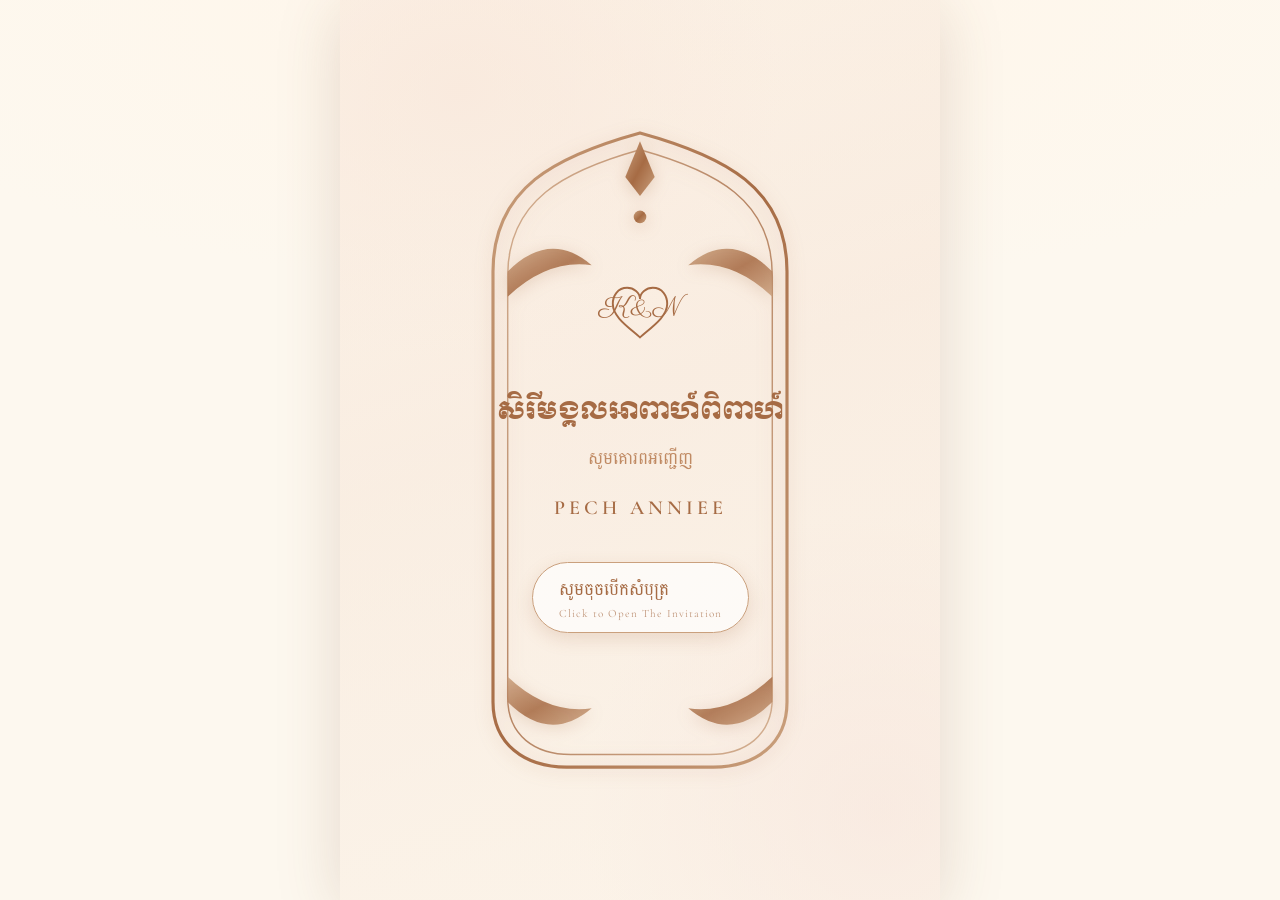
==== index.html @ 202571f9 "Initial commit" ====
<!DOCTYPE html>
<html lang="km">
<head>
  <meta charset="UTF-8" />
  <meta name="viewport" content="width=device-width, initial-scale=1.0, maximum-scale=1.0, user-scalable=no" />
  <title id="page-title">សិរីមង្គលអាពាហ៍ពិពាហ៍ — សូមគោរពអញ្ជើញ</title>
  <meta name="description" content="Khmer digital wedding invitation" />

  <!-- Open Graph (nice link previews on Messenger / Telegram) -->
  <meta property="og:type" content="website" />
  <meta property="og:title" id="og-title" content="Khemra & Neath — Wedding Invitation" />
  <meta property="og:description" content="We respectfully invite you to our wedding." />
  <meta property="og:image" content="assets/img/hero.svg" />

  <link rel="icon" type="image/svg+xml" href="assets/img/favicon.svg" />

  <!-- Khmer + Latin fonts. Swap for local @font-face files to run fully offline. -->
  <link rel="preconnect" href="https://fonts.googleapis.com" />
  <link rel="preconnect" href="https://fonts.gstatic.com" crossorigin />
  <link href="https://fonts.googleapis.com/css2?family=Moul&family=Battambang:wght@400;700&family=Noto+Serif+Khmer:wght@400;600&family=Parisienne&family=Cormorant+Garamond:ital,wght@0,400;0,500;1,400&display=swap" rel="stylesheet" />

  <link rel="stylesheet" href="css/style.css" />
</head>
<body>

<!-- ============ Card frame: the whole invitation lives in a centered 600px column ============ -->
<div class="card">

  <!-- Ambient background (looping video optional; animated gradient + petals as fallback) -->
  <div class="ambient" id="ambient">
    <video class="ambient-video" id="ambient-video" muted loop playsinline preload="none"></video>
    <div class="petals" id="petals" aria-hidden="true"></div>
  </div>

  <!-- ============================= COVER / ENVELOPE ============================= -->
  <section class="cover" id="cover">
    <div class="cover-frame">
      <!-- Ornate Khmer pointed-arch frame (inline SVG so it scales crisply) -->
      <svg class="frame-svg" viewBox="0 0 400 640" preserveAspectRatio="xMidYMid meet" aria-hidden="true">
        <defs>
          <linearGradient id="gold" x1="0" y1="0" x2="1" y2="1">
            <stop offset="0" stop-color="#caa07d"/><stop offset="0.5" stop-color="#a66b44"/><stop offset="1" stop-color="#caa07d"/>
          </linearGradient>
        </defs>
        <path d="M200 18 C120 40 60 70 60 150 L60 560 C60 600 90 622 130 622
                 L270 622 C310 622 340 600 340 560 L340 150 C340 70 280 40 200 18 Z"
              fill="none" stroke="url(#gold)" stroke-width="3"/>
        <path d="M200 34 C128 54 74 82 74 154 L74 556 C74 592 100 610 134 610
                 L266 610 C300 610 326 592 326 556 L326 154 C326 82 272 54 200 34 Z"
              fill="none" stroke="url(#gold)" stroke-width="1.4" opacity="0.8"/>
        <!-- top pinnacle ornament -->
        <path d="M200 26 L214 60 L200 78 L186 60 Z" fill="url(#gold)"/>
        <circle cx="200" cy="98" r="6" fill="url(#gold)"/>
        <!-- corner flourishes -->
        <path d="M74 150 q40 -40 80 -6 q-42 -6 -80 30 Z" fill="url(#gold)" opacity="0.85"/>
        <path d="M326 150 q-40 -40 -80 -6 q42 -6 80 30 Z" fill="url(#gold)" opacity="0.85"/>
        <path d="M74 560 q40 40 80 6 q-42 6 -80 -30 Z" fill="url(#gold)" opacity="0.85"/>
        <path d="M326 560 q-40 40 -80 6 q42 6 80 -30 Z" fill="url(#gold)" opacity="0.85"/>
      </svg>

      <div class="cover-inner">
        <div class="cover-monogram">
          <svg viewBox="0 0 120 120" aria-hidden="true">
            <path d="M60 40 C60 32 52 26 44 26 C32 26 26 36 26 46 C26 62 44 74 60 88
                     C76 74 94 62 94 46 C94 36 88 26 76 26 C68 26 60 32 60 40 Z"
                  fill="none" stroke="#a66b44" stroke-width="2.4"/>
            <text x="60" y="60" text-anchor="middle" font-family="Parisienne, cursive" font-size="34" fill="#a66b44">K&amp;N</text>
          </svg>
        </div>
        <h2 class="cover-kh-title">សិរីមង្គលអាពាហ៍ពិពាហ៍</h2>
        <p class="cover-kh-sub">សូមគោរពអញ្ជើញ</p>
        <p class="cover-album" id="cover-album">PECH ANNIEE</p>

        <button class="btn-open zoom-in-out-box" id="btn-open" type="button">
          <span class="btn-open-kh">សូមចុចបើកសំបុត្រ</span>
          <span class="btn-open-en">Click to Open The Invitation</span>
        </button>
      </div>
    </div>
  </section>

  <!-- ============================= OPEN INTRO (cinematic overlay) ============================= -->
  <div class="intro" id="intro" aria-hidden="true">
    <video class="intro-video" id="intro-video" muted playsinline preload="none"></video>
    <div class="intro-fallback" id="intro-fallback">
      <div class="intro-petals" aria-hidden="true"></div>
      <div class="intro-names">
        <span class="intro-amp-top" id="intro-groom">Khemra</span>
        <span class="intro-amp">&amp;</span>
        <span class="intro-amp-bottom" id="intro-bride">Neath</span>
      </div>
      <div class="intro-date" id="intro-date">01 · FEBRUARY · 2027</div>
      <div class="intro-skip">tap to continue</div>
    </div>
  </div>

  <!-- ============================= INVITATION CONTENT (hidden until opened) ============================= -->
  <main class="content" id="content" hidden>

    <!-- swipe-up hint -->
    <div class="swipe-hint" id="swipe-hint"><span>អូសឡើងទៅលើ</span><i>⌃</i></div>

    <!-- ---------- 1. Invitation detail ---------- -->
    <section class="sec sec-event" id="event">
      <div class="hero js-scroll fade-in">
        <img src="assets/img/hero.svg" alt="Couple photo" />
      </div>
      <div class="invite-card js-scroll fade-in-bottom">
        <div class="parents">
          <div class="parent"><span class="p-label">GROOM'S PARENTS</span><span class="p-name" id="groom-parents">Mr. … &amp; Mrs. Ros Samoun</span></div>
          <span class="parent-amp">✦</span>
          <div class="parent"><span class="p-label">BRIDE'S PARENTS</span><span class="p-name" id="bride-parents">Mr. … &amp; Mrs. Vong Phanny</span></div>
        </div>

        <h1 class="invite-title">WEDDING INVITATION</h1>
        <div class="ornament">❧ ⚜ ❧</div>
        <p class="invite-request">
          cordially request the honor of your presence on the auspicious occasion of the wedding of our children
        </p>

        <div class="couple-row">
          <div class="couple-col">
            <span class="c-label">GROOM</span>
            <span class="c-name" id="groom-en">KIM KHEMRA</span>
            <span class="c-name-kh" id="groom-kh">គីម ខេមរ៉ា</span>
          </div>
          <span class="couple-amp">&amp;</span>
          <div class="couple-col">
            <span class="c-label">BRIDE</span>
            <span class="c-name" id="bride-en">SAY SOPHEAKNEATH</span>
            <span class="c-name-kh" id="bride-kh">សាយ សុភ័ក្រនាថ</span>
          </div>
        </div>

        <p class="invite-when" id="invite-when">ON 01 FEBRUARY 2027, AT 5:00 PM.</p>
        <p class="invite-where" id="invite-where">AT THE PREMIER CENTER SEN SOK (BUILDING H), PHNOM PENH. THANK YOU.</p>

        <button class="btn-pill" id="btn-save-date">
          <span class="pill-kh">ចុចរក្សាទុកថ្ងៃកម្មវិធី</span><span class="pill-en">Save The Date</span>
        </button>
      </div>
    </section>

    <!-- ---------- 2. Countdown ---------- -->
    <section class="sec sec-countdown" id="countdown">
      <div class="sec-head center js-scroll fade-in-bottom">
        <h3 class="kh">ចំនួនថ្ងៃរាប់ថយក្រោយ</h3>
        <span class="deco-line"></span>
        <h4 class="en">EVENT COUNTDOWN</h4>
      </div>
      <div class="countdown-grid js-scroll fade-in-bottom" id="countdown-grid">
        <div class="cd-cell"><span class="cd-num" data-cd="days">--</span><span class="cd-lbl">Days</span></div>
        <div class="cd-cell"><span class="cd-num" data-cd="hours">--</span><span class="cd-lbl">Hours</span></div>
        <div class="cd-cell"><span class="cd-num" data-cd="minutes">--</span><span class="cd-lbl">Minutes</span></div>
        <div class="cd-cell"><span class="cd-num" data-cd="seconds">--</span><span class="cd-lbl">Seconds</span></div>
      </div>
    </section>

    <!-- ---------- 3. Agenda ---------- -->
    <section class="sec sec-agenda" id="agenda">
      <div class="sec-head js-scroll slide-right">
        <span class="line"></span>
        <div><h3 class="kh">របៀបវារៈកម្មវិធី</h3><h4 class="en">/ EVENT AGENDA</h4></div>
      </div>
      <p class="agenda-date js-scroll fade-in" id="agenda-date">ថ្ងៃអាទិត្យ ត្រូវនឹងថ្ងៃទី ០១ ខែកុម្ភៈ ឆ្នាំ២០២៧</p>
      <ul class="timeline" id="timeline"><!-- built from CONFIG.agenda --></ul>
    </section>

    <!-- ---------- 4. Location ---------- -->
    <section class="sec sec-location" id="location">
      <div class="sec-head js-scroll slide-left">
        <span class="line"></span>
        <div><h3 class="kh">ទីតាំងកម្មវិធី</h3><h4 class="en">/ LOCATION</h4></div>
      </div>
      <p class="venue-kh js-scroll fade-in" id="venue-kh">នៅ ព្រីមៀ សេនធ័រ សែនសុខ (អគារ H) ភ្នំពេញ</p>
      <p class="venue-en js-scroll fade-in" id="venue-en">AT THE PREMIER CENTER SEN SOK (BUILDING H), PHNOM PENH</p>
      <a class="map-illustration js-scroll fade-in-bottom lightbox-item" href="assets/img/map.svg" data-caption="Venue map">
        <img src="assets/img/map.svg" alt="Map to the venue" />
      </a>
      <div class="qr-block js-scroll fade-in-bottom">
        <img src="assets/img/map-qr.svg" alt="Scan for Google Maps" />
        <span>ស្កេនបញ្ជាក់ទីតាំង · GOOGLE MAPS</span>
      </div>
      <button class="btn-pill center-pill" id="btn-location">
        <span class="pill-kh">បើកមើលទីតាំង</span><span class="pill-en">View Location</span>
      </button>
    </section>

    <!-- ---------- 5. Gallery ---------- -->
    <section class="sec sec-gallery" id="gallery">
      <div class="sec-head js-scroll slide-right">
        <span class="line"></span>
        <div><h3 class="kh">វិចិត្រសាល</h3><h4 class="en">/ PHOTO GALLERY</h4></div>
      </div>
      <div class="gallery-grid" id="gallery-grid"><!-- built from CONFIG.gallery --></div>
    </section>

    <!-- ---------- 6. Gratitude ---------- -->
    <section class="sec sec-gratitude" id="gratitude">
      <div class="sec-head center js-scroll fade-in-bottom">
        <h3 class="kh">សេចក្តីថ្លែងអំណរគុណ</h3>
        <span class="deco-line"></span>
        <h4 class="en">OUR GRATITUDE</h4>
      </div>
      <p class="gratitude-kh js-scroll fade-in" id="gratitude-kh"></p>
      <div class="ornament js-scroll fade-in">❧ ⚜ ❧</div>
      <p class="gratitude-en js-scroll fade-in" id="gratitude-en"></p>
    </section>

    <!-- ---------- 7. Greeting / Wishes wall ---------- -->
    <section class="sec sec-wish" id="wish">
      <div class="sec-head js-scroll slide-left">
        <span class="line"></span>
        <div><h3 class="kh">សារជូនពរ</h3><h4 class="en">/ GREETING MESSAGE</h4></div>
      </div>
      <form class="wish-form js-scroll fade-in-bottom" id="wish-form" autocomplete="off">
        <input type="text" id="wish-name" name="name" placeholder="ឈ្មោះ · Name" required maxlength="60" />
        <textarea id="wish-msg" name="message" placeholder="សារជូនពរ · Comment" required maxlength="300" rows="3"></textarea>
        <button class="btn-pill" type="submit">
          <span class="pill-kh">ចុចផ្ញើសារជូនពរ</span><span class="pill-en">Send Greeting</span>
        </button>
        <div class="form-msg" id="wish-alert" role="status"></div>
      </form>
      <div class="wish-list" id="wish-list" aria-live="polite"></div>
    </section>

    <!-- ---------- 8. Footer ---------- -->
    <footer class="site-footer">
      <p class="footer-brand">E-Invitation Template</p>
      <p class="footer-tagline">Make your invitation come alive</p>
      <p class="footer-contact">Telegram : <span id="footer-telegram">081 711 611</span></p>
      <div class="footer-social" id="footer-social"></div>
    </footer>

    <div class="content-bottom-space"></div>
  </main>

  <!-- ============================= FIXED BOTTOM NAV ============================= -->
  <nav class="nav-footer" id="nav-footer" hidden>
    <button class="audio-toggle" id="audio-toggle" title="Music on/off" aria-label="Toggle music">
      <svg class="ic on" viewBox="0 0 24 24"><path d="M3 10v4h4l5 5V5L7 10H3z" fill="currentColor"/><path d="M16 8c1.5 1 1.5 7 0 8M18.5 6c3 2 3 10 0 12" fill="none" stroke="currentColor" stroke-width="1.6" stroke-linecap="round"/></svg>
      <svg class="ic off" viewBox="0 0 24 24"><path d="M3 10v4h4l5 5V5L7 10H3z" fill="currentColor"/><path d="M16 9l6 6M22 9l-6 6" fill="none" stroke="currentColor" stroke-width="1.6" stroke-linecap="round"/></svg>
    </button>
    <ul class="nav-links">
      <li><button data-target="agenda" aria-label="Agenda"><svg viewBox="0 0 24 24"><rect x="3" y="4" width="18" height="17" rx="2" fill="none" stroke="currentColor" stroke-width="1.7"/><path d="M3 9h18M8 2v4M16 2v4" stroke="currentColor" stroke-width="1.7" fill="none"/></svg></button></li>
      <li><button data-target="location" aria-label="Location"><svg viewBox="0 0 24 24"><path d="M12 22s7-6.4 7-12a7 7 0 10-14 0c0 5.6 7 12 7 12z" fill="none" stroke="currentColor" stroke-width="1.7"/><circle cx="12" cy="10" r="2.5" fill="currentColor"/></svg></button></li>
      <li><button data-target="gallery" aria-label="Gallery"><svg viewBox="0 0 24 24"><rect x="3" y="5" width="18" height="14" rx="2" fill="none" stroke="currentColor" stroke-width="1.7"/><circle cx="8.5" cy="10" r="1.6" fill="currentColor"/><path d="M4 18l5-5 4 4 3-3 4 4" fill="none" stroke="currentColor" stroke-width="1.7"/></svg></button></li>
      <li><button data-target="wish" aria-label="Greeting"><svg viewBox="0 0 24 24"><path d="M4 5h16v11H9l-4 4V5z" fill="none" stroke="currentColor" stroke-width="1.7" stroke-linejoin="round"/><path d="M8 9h8M8 12h5" stroke="currentColor" stroke-width="1.6"/></svg></button></li>
    </ul>
  </nav>

  <!-- Background music. Drop a file at assets/audio/song.mp3 (path set in CONFIG). -->
  <audio id="song" loop preload="none"></audio>

  <!-- ============================= LIGHTBOX ============================= -->
  <div class="lightbox" id="lightbox" hidden>
    <button class="lb-close" id="lb-close" aria-label="Close">&times;</button>
    <button class="lb-prev" id="lb-prev" aria-label="Previous">&#8249;</button>
    <img id="lb-img" alt="" />
    <button class="lb-next" id="lb-next" aria-label="Next">&#8250;</button>
    <div class="lb-caption" id="lb-caption"></div>
  </div>

</div>

<script src="js/app.js"></script>
</body>
</html>
---- css/style.css ----
/* ===================================================================
   Khmer Animated Wedding Invitation — theme + layout + motion
   Re-theme by editing the :root variables (also mirrored in app.js CONFIG).
   =================================================================== */

:root{
  --main-color:#a66b44;        /* rose-gold / terracotta — titles, text, accents */
  --main-soft:#c08a63;
  --title-color:#a66b44;
  --ink:#6b4a34;
  --bg-color:#fdf8ef;          /* cream / ivory page */
  --card-bg:#fbf2e4;           /* inner card wash */
  --panel-bg:rgba(255,255,255,0.42);
  --gold:#caa07d;
  --line:#e4cdb4;

  --font-khmer:'Battambang','Noto Serif Khmer',sans-serif;
  --font-khmer-title:'Moul','Noto Serif Khmer',serif;
  --font-serif:'Cormorant Garamond','Times New Roman',Georgia,serif;
  --font-script:'Parisienne',cursive;

  --card-w:600px;
}

*{box-sizing:border-box;}
html{scroll-behavior:smooth;}
html,body{height:100%;margin:0;}
body{
  background:var(--bg-color);
  color:var(--ink);
  font-family:var(--font-serif);
  /* soft field behind the standing card */
  background-image:radial-gradient(120% 60% at 50% 0%,#fff6ea 0%,var(--bg-color) 55%);
  -webkit-font-smoothing:antialiased;
}
img{max-width:100%;display:block;}
button{font-family:inherit;cursor:pointer;}

/* ---------- The centered card ---------- */
.card{
  position:relative;
  width:var(--card-w);
  max-width:100%;
  height:100vh;
  margin:0 auto;
  overflow:hidden;
  background:var(--card-bg);
  box-shadow:0 10px 60px rgba(120,80,50,0.18);
}

/* ---------- Ambient background ---------- */
.ambient{position:absolute;inset:0;z-index:0;overflow:hidden;
  background:
    radial-gradient(90% 50% at 20% 10%,#f7e2d4 0%,transparent 60%),
    radial-gradient(90% 60% at 90% 90%,#f3d9cf 0%,transparent 55%),
    linear-gradient(160deg,#fbeee1,#f6e4d6 45%,#f9ecdf);
  animation:bg-drift 18s ease-in-out infinite alternate;
}
@keyframes bg-drift{0%{filter:hue-rotate(0deg) saturate(1);}100%{filter:hue-rotate(-6deg) saturate(1.05);}}
.ambient-video{position:absolute;inset:0;width:100%;height:100%;object-fit:cover;opacity:0.5;}
.petals{position:absolute;inset:0;pointer-events:none;}
.petal{position:absolute;top:-6%;color:#e8b9a3;opacity:.7;will-change:transform;animation:petal-fall linear infinite;}
@keyframes petal-fall{
  0%{transform:translateY(-10vh) translateX(0) rotate(0deg);opacity:0;}
  10%{opacity:.75;}
  100%{transform:translateY(110vh) translateX(40px) rotate(360deg);opacity:0;}
}

/* =================================================================
   COVER / ENVELOPE
   ================================================================= */
.cover{position:absolute;inset:0;z-index:20;display:flex;align-items:center;justify-content:center;
  padding:24px;text-align:center;
  background:linear-gradient(180deg,rgba(253,248,239,.35),rgba(253,248,239,.6));}
.cover-frame{position:relative;width:100%;max-width:420px;height:88vh;max-height:680px;display:flex;align-items:center;justify-content:center;}
.frame-svg{position:absolute;inset:0;width:100%;height:100%;filter:drop-shadow(0 3px 8px rgba(166,107,68,.25));}
.cover-inner{position:relative;z-index:2;padding:0 40px;display:flex;flex-direction:column;align-items:center;gap:6px;}
.cover-monogram svg{width:96px;height:96px;animation:float-soft 4s ease-in-out infinite;}
@keyframes float-soft{0%,100%{transform:translateY(0);}50%{transform:translateY(-6px);}}
.cover-kh-title{font-family:var(--font-khmer-title);color:var(--main-color);font-size:1.55rem;line-height:1.9;margin:14px 0 2px;font-weight:400;}
.cover-kh-sub{font-family:var(--font-khmer);color:var(--main-soft);font-size:1.05rem;margin:0 0 10px;}
.cover-album{font-family:var(--font-serif);letter-spacing:4px;font-weight:600;color:var(--main-color);font-size:1.25rem;margin:6px 0 0;}
.btn-open{margin-top:36px;border:1px solid var(--gold);background:rgba(255,255,255,.7);
  border-radius:40px;padding:12px 26px;color:var(--main-color);box-shadow:0 6px 18px rgba(166,107,68,.18);
  display:flex;flex-direction:column;gap:2px;}
.btn-open-kh{font-family:var(--font-khmer);font-size:1.05rem;}
.btn-open-en{font-size:.7rem;letter-spacing:1px;opacity:.7;}

/* =================================================================
   OPEN INTRO (cinematic overlay)
   ================================================================= */
.intro{position:absolute;inset:0;z-index:40;background:#241611;display:none;align-items:center;justify-content:center;overflow:hidden;}
.intro.show{display:flex;}
.intro-video{position:absolute;inset:0;width:100%;height:100%;object-fit:cover;}
.intro-fallback{position:relative;width:100%;height:100%;display:flex;flex-direction:column;align-items:center;justify-content:center;
  background:
    radial-gradient(70% 50% at 50% 42%,rgba(255,236,220,.16),transparent 70%),
    linear-gradient(160deg,#3a241a,#5a3826 60%,#3a241a);
  text-align:center;color:#f6e5d5;}
.intro-names{display:flex;flex-direction:column;line-height:1;}
.intro-amp-top,.intro-amp-bottom{font-family:var(--font-script);font-size:4.6rem;color:#f3ddc7;opacity:0;}
.intro-amp{font-family:var(--font-serif);font-size:2rem;color:var(--gold);margin:2px 0;opacity:0;}
.intro-amp-top{animation:intro-in .9s ease .3s forwards;}
.intro-amp{animation:intro-in .9s ease .7s forwards;}
.intro-amp-bottom{animation:intro-in .9s ease 1.1s forwards;}
.intro-date{margin-top:26px;letter-spacing:6px;font-size:1rem;opacity:0;animation:intro-in 1s ease 1.7s forwards;}
.intro-skip{position:absolute;bottom:34px;font-size:.72rem;letter-spacing:2px;opacity:.55;animation:pulse-dim 2s ease infinite;}
@keyframes intro-in{0%{opacity:0;transform:translateY(18px);}100%{opacity:1;transform:translateY(0);}}
@keyframes pulse-dim{0%,100%{opacity:.35;}50%{opacity:.8;}}

/* =================================================================
   CONTENT (scroll container)
   ================================================================= */
.content{position:absolute;inset:0;z-index:10;height:100%;overflow-y:auto;overflow-x:hidden;
  -webkit-overflow-scrolling:touch;padding-bottom:0;scrollbar-width:thin;}
.content::-webkit-scrollbar{width:0;}
.content[hidden]{display:none;}

.swipe-hint{position:fixed;left:50%;bottom:96px;transform:translateX(-50%);z-index:15;
  color:var(--main-color);text-align:center;font-family:var(--font-khmer);font-size:.9rem;
  background:rgba(255,255,255,.65);padding:6px 16px;border-radius:20px;box-shadow:0 3px 10px rgba(166,107,68,.15);
  transition:opacity .5s;}
.swipe-hint i{display:block;font-size:1.1rem;animation:hint-bounce 1.4s ease infinite;}
@keyframes hint-bounce{0%,100%{transform:translateY(0);}50%{transform:translateY(-6px);}}

/* Section shell */
.sec{position:relative;padding:44px 26px;}
.sec::before{content:"";position:absolute;inset:14px;background:var(--panel-bg);border-radius:18px;z-index:-1;
  backdrop-filter:blur(1px);box-shadow:inset 0 0 0 1px rgba(255,255,255,.5);}
.center{text-align:center;}

/* Bilingual section headers */
.sec-head{display:flex;align-items:center;gap:14px;margin-bottom:22px;}
.sec-head.center{flex-direction:column;gap:6px;text-align:center;}
.sec-head .line{display:inline-block;width:52px;height:1.6px;background:var(--main-color);flex:none;}
.sec-head .kh{font-family:var(--font-khmer-title);color:var(--title-color);font-size:1.25rem;margin:0;font-weight:400;}
.sec-head .en{font-family:var(--font-serif);color:var(--title-color);font-size:1.05rem;letter-spacing:2px;margin:0;font-weight:500;}
.deco-line{width:180px;height:12px;margin:6px auto;
  background:radial-gradient(circle at center,var(--gold) 0 3px,transparent 3px) center/22px 100% repeat-x;
  opacity:.7;}

.ornament{color:var(--gold);text-align:center;letter-spacing:6px;margin:14px 0;font-size:1rem;}

/* ---------- Invitation detail ---------- */
.hero{border-radius:16px;overflow:hidden;box-shadow:0 8px 26px rgba(120,80,50,.18);margin-bottom:26px;}
.hero img{width:100%;}
.invite-card{text-align:center;padding:8px 6px 4px;}
.parents{display:flex;align-items:center;justify-content:center;gap:14px;margin-bottom:20px;}
.parent{display:flex;flex-direction:column;gap:3px;flex:1;}
.p-label{font-size:.62rem;letter-spacing:2px;color:var(--main-soft);}
.p-name{font-family:var(--font-khmer);color:var(--ink);font-size:.95rem;}
.parent-amp{color:var(--gold);}
.invite-title{font-family:var(--font-serif);letter-spacing:4px;color:var(--main-color);font-size:1.5rem;font-weight:600;margin:6px 0;}
.invite-request{font-family:var(--font-serif);font-style:italic;color:var(--ink);max-width:82%;margin:6px auto 20px;line-height:1.6;font-size:1.02rem;}
.couple-row{display:flex;align-items:center;justify-content:center;gap:16px;margin:14px 0 20px;}
.couple-col{display:flex;flex-direction:column;gap:4px;flex:1;}
.c-label{font-size:.62rem;letter-spacing:3px;color:var(--main-soft);}
.c-name{font-family:var(--font-serif);font-weight:600;letter-spacing:1px;color:var(--main-color);font-size:1.08rem;}
.c-name-kh{font-family:var(--font-khmer);color:var(--ink);font-size:1rem;}
.couple-amp{font-family:var(--font-script);font-size:2.2rem;color:var(--gold);}
.invite-when,.invite-where{font-family:var(--font-serif);letter-spacing:1px;color:var(--ink);margin:3px 0;font-size:.95rem;}
.invite-where{opacity:.85;}

/* Pill buttons */
.btn-pill{margin:22px auto 4px;display:flex;flex-direction:column;align-items:center;gap:1px;
  border:1px solid var(--gold);background:rgba(255,255,255,.72);border-radius:30px;padding:9px 26px;
  color:var(--main-color);box-shadow:0 5px 14px rgba(166,107,68,.16);transition:transform .2s,background .2s;}
.btn-pill:hover{transform:translateY(-2px);background:#fff;}
.pill-kh{font-family:var(--font-khmer);font-size:.95rem;}
.pill-en{font-size:.66rem;letter-spacing:1.5px;opacity:.7;}
.center-pill{margin-left:auto;margin-right:auto;}

/* ---------- Countdown ---------- */
.sec-countdown::before{background:linear-gradient(180deg,rgba(255,255,255,.5),rgba(230,210,190,.35)),var(--panel-bg);}
.countdown-grid{display:grid;grid-template-columns:repeat(4,1fr);gap:10px;margin-top:8px;}
.cd-cell{background:rgba(166,107,68,.9);color:#fff;border-radius:12px;padding:14px 4px;text-align:center;
  box-shadow:0 6px 14px rgba(166,107,68,.25);}
.cd-num{display:block;font-family:var(--font-serif);font-size:2rem;font-weight:600;line-height:1;}
.cd-lbl{display:block;font-size:.66rem;letter-spacing:1px;margin-top:6px;opacity:.9;}
.countdown-grid.ended{display:block;text-align:center;}
.countdown-grid.ended .cd-ended{background:rgba(166,107,68,.9);color:#fff;border-radius:14px;padding:22px;
  font-family:var(--font-serif);font-size:1.3rem;letter-spacing:1px;}

/* ---------- Agenda timeline ---------- */
.agenda-date{font-family:var(--font-khmer);text-align:center;color:var(--main-soft);line-height:1.9;margin:0 0 22px;font-size:.98rem;}
.timeline{list-style:none;margin:0;padding:0;position:relative;}
.timeline::before{content:"";position:absolute;left:31px;top:6px;bottom:6px;width:2px;background:var(--line);}
.tl-item{display:flex;gap:16px;align-items:flex-start;padding:10px 0;position:relative;}
.tl-icon{flex:none;width:46px;height:46px;border-radius:50%;background:#fff;border:2px solid var(--gold);
  display:flex;align-items:center;justify-content:center;color:var(--main-color);z-index:1;box-shadow:0 3px 8px rgba(166,107,68,.15);}
.tl-icon svg{width:24px;height:24px;}
.tl-body{padding-top:3px;}
.tl-time{font-family:var(--font-khmer);color:var(--main-color);font-size:1rem;font-weight:700;}
.tl-label{font-family:var(--font-khmer);color:var(--ink);font-size:.95rem;line-height:1.5;}

/* ---------- Location ---------- */
.venue-kh{font-family:var(--font-khmer);text-align:center;color:var(--main-color);font-size:1.1rem;margin:0 0 2px;}
.venue-en{font-family:var(--font-serif);text-align:center;color:var(--ink);letter-spacing:1px;font-size:.9rem;margin:0 0 18px;opacity:.85;}
.map-illustration{display:block;border-radius:14px;overflow:hidden;box-shadow:0 6px 18px rgba(120,80,50,.16);cursor:zoom-in;}
.qr-block{display:flex;flex-direction:column;align-items:center;gap:8px;margin:22px 0 6px;}
.qr-block img{width:150px;height:150px;background:#fff;padding:8px;border-radius:12px;box-shadow:0 4px 12px rgba(120,80,50,.15);}
.qr-block span{font-family:var(--font-khmer);font-size:.82rem;color:var(--main-soft);letter-spacing:1px;}

/* ---------- Gallery ---------- */
.gallery-grid{columns:2;column-gap:12px;}
.gallery-grid .g-item{break-inside:avoid;margin-bottom:12px;border-radius:12px;overflow:hidden;cursor:zoom-in;
  box-shadow:0 5px 14px rgba(120,80,50,.15);border:3px solid #fff;}
.gallery-grid .g-item img{width:100%;transition:transform .5s;}
.gallery-grid .g-item:hover img{transform:scale(1.05);}

/* ---------- Gratitude ---------- */
.gratitude-kh{font-family:var(--font-khmer);text-align:center;line-height:2;color:var(--ink);font-size:1rem;margin:6px auto;max-width:92%;}
.gratitude-en{font-family:var(--font-serif);text-align:center;font-style:italic;line-height:1.7;color:var(--main-soft);max-width:92%;margin:6px auto;}

/* ---------- Wishes wall ---------- */
.wish-form{display:flex;flex-direction:column;gap:10px;max-width:420px;margin:0 auto 24px;}
.wish-form input,.wish-form textarea{font-family:var(--font-khmer);font-size:1rem;color:var(--ink);
  background:rgba(255,255,255,.8);border:1px solid var(--line);border-radius:12px;padding:12px 14px;outline:none;resize:vertical;}
.wish-form input:focus,.wish-form textarea:focus{border-color:var(--main-color);box-shadow:0 0 0 3px rgba(166,107,68,.12);}
.wish-form .btn-pill{margin-top:4px;}
.form-msg{min-height:1.2em;text-align:center;font-size:.85rem;color:#3f7a4f;}
.wish-list{max-width:440px;margin:0 auto;max-height:340px;overflow:auto;padding-right:4px;}
.wish-item{display:flex;gap:12px;margin-bottom:14px;align-items:flex-start;}
.wish-avatar{flex:none;width:42px;height:42px;border-radius:50%;background:var(--main-color);color:#fff;
  display:flex;align-items:center;justify-content:center;font-family:var(--font-serif);font-weight:600;font-size:1.05rem;box-shadow:0 1px 3px rgba(0,0,0,.2);}
.wish-bubble{flex:1;background:#fffdfa;border-radius:12px;padding:10px 12px;box-shadow:0 1px 3px rgba(120,80,50,.14);position:relative;}
.wish-bubble::before{content:"";position:absolute;left:-7px;top:12px;border:7px solid transparent;border-right-color:#fffdfa;border-left:0;}
.wish-who{font-family:var(--font-serif);font-weight:600;color:var(--main-color);font-size:.95rem;}
.wish-text{font-family:var(--font-khmer);color:var(--ink);font-size:.92rem;line-height:1.5;margin:2px 0;}
.wish-time{font-size:.7rem;color:#b09a86;}

/* ---------- Footer ---------- */
.site-footer{text-align:center;padding:36px 20px 30px;color:var(--main-soft);}
.footer-brand{font-family:var(--font-serif);letter-spacing:3px;font-weight:600;color:var(--main-color);font-size:1.2rem;margin:0;}
.footer-tagline{font-size:.72rem;letter-spacing:2px;margin:4px 0 14px;opacity:.8;}
.footer-contact{font-size:.82rem;margin:4px 0;}
.footer-social{display:flex;justify-content:center;gap:16px;margin-top:10px;}
.footer-social a{color:var(--main-color);}
.footer-social svg{width:22px;height:22px;}
.content-bottom-space{height:90px;}

/* =================================================================
   FIXED BOTTOM NAV
   ================================================================= */
.nav-footer{position:absolute;left:0;right:0;bottom:0;z-index:30;height:72px;
  display:flex;align-items:center;justify-content:space-between;padding:0 18px;
  background:linear-gradient(180deg,rgba(251,242,228,.2),rgba(251,242,228,.96));
  border-top:1px solid rgba(202,160,125,.4);}
.nav-footer[hidden]{display:none;}
.audio-toggle{width:40px;height:40px;border:none;background:transparent;color:var(--main-color);display:flex;align-items:center;justify-content:center;}
.audio-toggle svg{width:26px;height:26px;}
.audio-toggle .off{display:none;}
.audio-toggle.muted .on{display:none;}
.audio-toggle.muted .off{display:block;}
.nav-links{list-style:none;display:flex;gap:6px;margin:0;padding:0;}
.nav-links button{width:46px;height:46px;border:none;background:transparent;color:var(--main-color);border-radius:12px;display:flex;align-items:center;justify-content:center;transition:background .2s,transform .2s;}
.nav-links button:hover{background:rgba(166,107,68,.12);transform:translateY(-2px);}
.nav-links svg{width:24px;height:24px;}

/* =================================================================
   SCROLL-REVEAL ANIMATIONS
   ================================================================= */
.js-scroll{opacity:0;transition:opacity .5s;}
.js-scroll.scrolled{opacity:1;}
.scrolled.fade-in{animation:fade-in .6s ease-in-out both;}
.scrolled.fade-in-bottom{animation:fade-in-bottom 1s ease-in-out both;}
.scrolled.slide-left{animation:slide-in-left .9s ease-in-out both;}
.scrolled.slide-right{animation:slide-in-right .9s ease-in-out both;}
@keyframes fade-in{0%{opacity:0;}100%{opacity:1;}}
@keyframes fade-in-bottom{0%{transform:translateY(50px);opacity:0;}100%{transform:translateY(0);opacity:1;}}
@keyframes slide-in-left{0%{transform:translateX(-90px);opacity:0;}100%{transform:translateX(0);opacity:1;}}
@keyframes slide-in-right{0%{transform:translateX(90px);opacity:0;}100%{transform:translateX(0);opacity:1;}}
.zoom-in-out-box{animation:zoom-in-zoom-out 2s ease infinite;}
@keyframes zoom-in-zoom-out{0%{transform:scale(.92);}50%{transform:scale(1);}100%{transform:scale(.92);}}

/* =================================================================
   LIGHTBOX
   ================================================================= */
.lightbox{position:fixed;inset:0;z-index:120;background:rgba(30,18,12,.92);display:flex;align-items:center;justify-content:center;}
.lightbox[hidden]{display:none;}
.lightbox img{max-width:90%;max-height:82vh;border-radius:6px;box-shadow:0 10px 40px rgba(0,0,0,.5);}
.lb-close,.lb-prev,.lb-next{position:absolute;background:rgba(255,255,255,.14);border:none;color:#fff;
  width:46px;height:46px;border-radius:50%;font-size:1.6rem;line-height:1;display:flex;align-items:center;justify-content:center;}
.lb-close{top:20px;right:20px;}
.lb-prev{left:16px;top:50%;transform:translateY(-50%);}
.lb-next{right:16px;top:50%;transform:translateY(-50%);}
.lb-caption{position:absolute;bottom:26px;left:0;right:0;text-align:center;color:#f3e6d8;font-family:var(--font-serif);letter-spacing:1px;}

/* =================================================================
   RESPONSIVE
   ================================================================= */
@media (max-width:640px){
  .card{width:100%;box-shadow:none;}
  .cover-kh-title{font-size:1.35rem;}
  .invite-title{font-size:1.3rem;letter-spacing:3px;}
  .cd-num{font-size:1.7rem;}
  .intro-amp-top,.intro-amp-bottom{font-size:3.6rem;}
}
@media (min-width:641px){
  body{padding:0;}
}

/* Respect reduced motion */
@media (prefers-reduced-motion:reduce){
  *,*::before,*::after{animation-duration:.01ms !important;animation-iteration-count:1 !important;transition-duration:.01ms !important;}
  .js-scroll{opacity:1;}
}
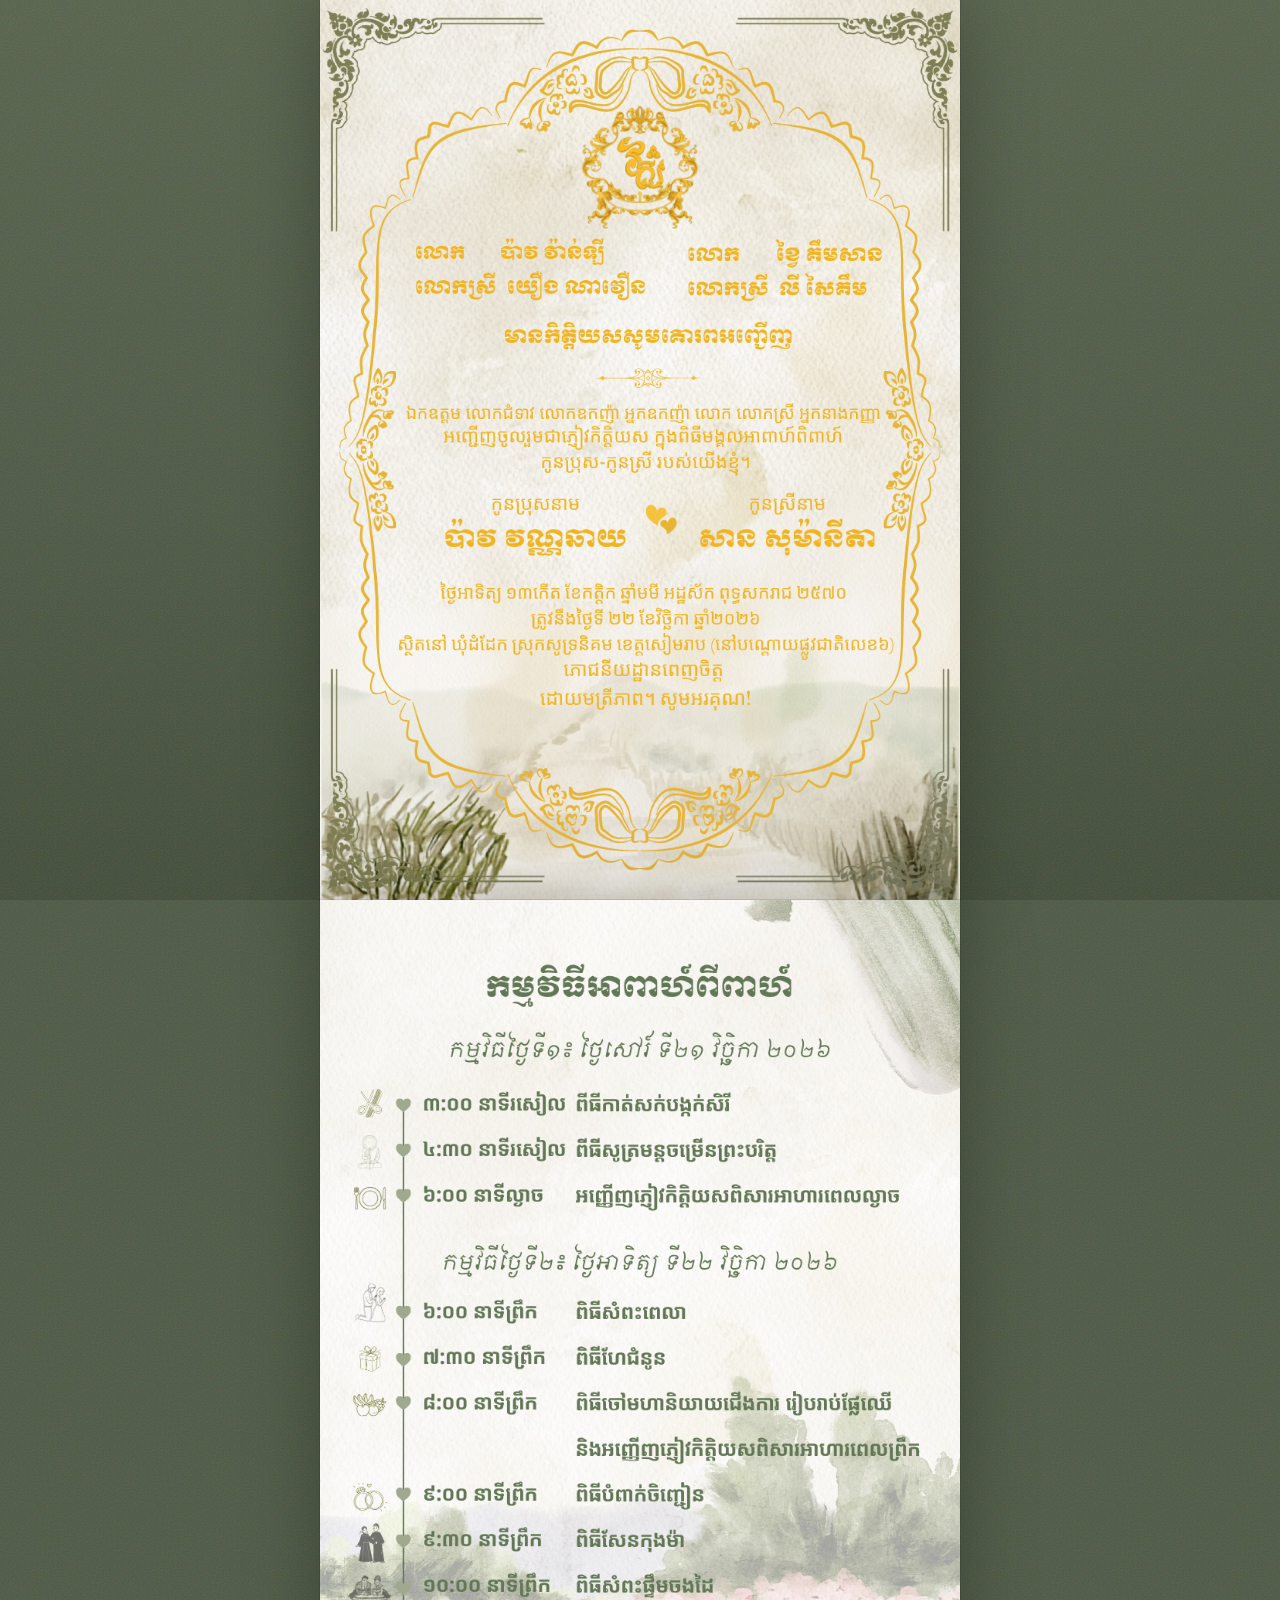
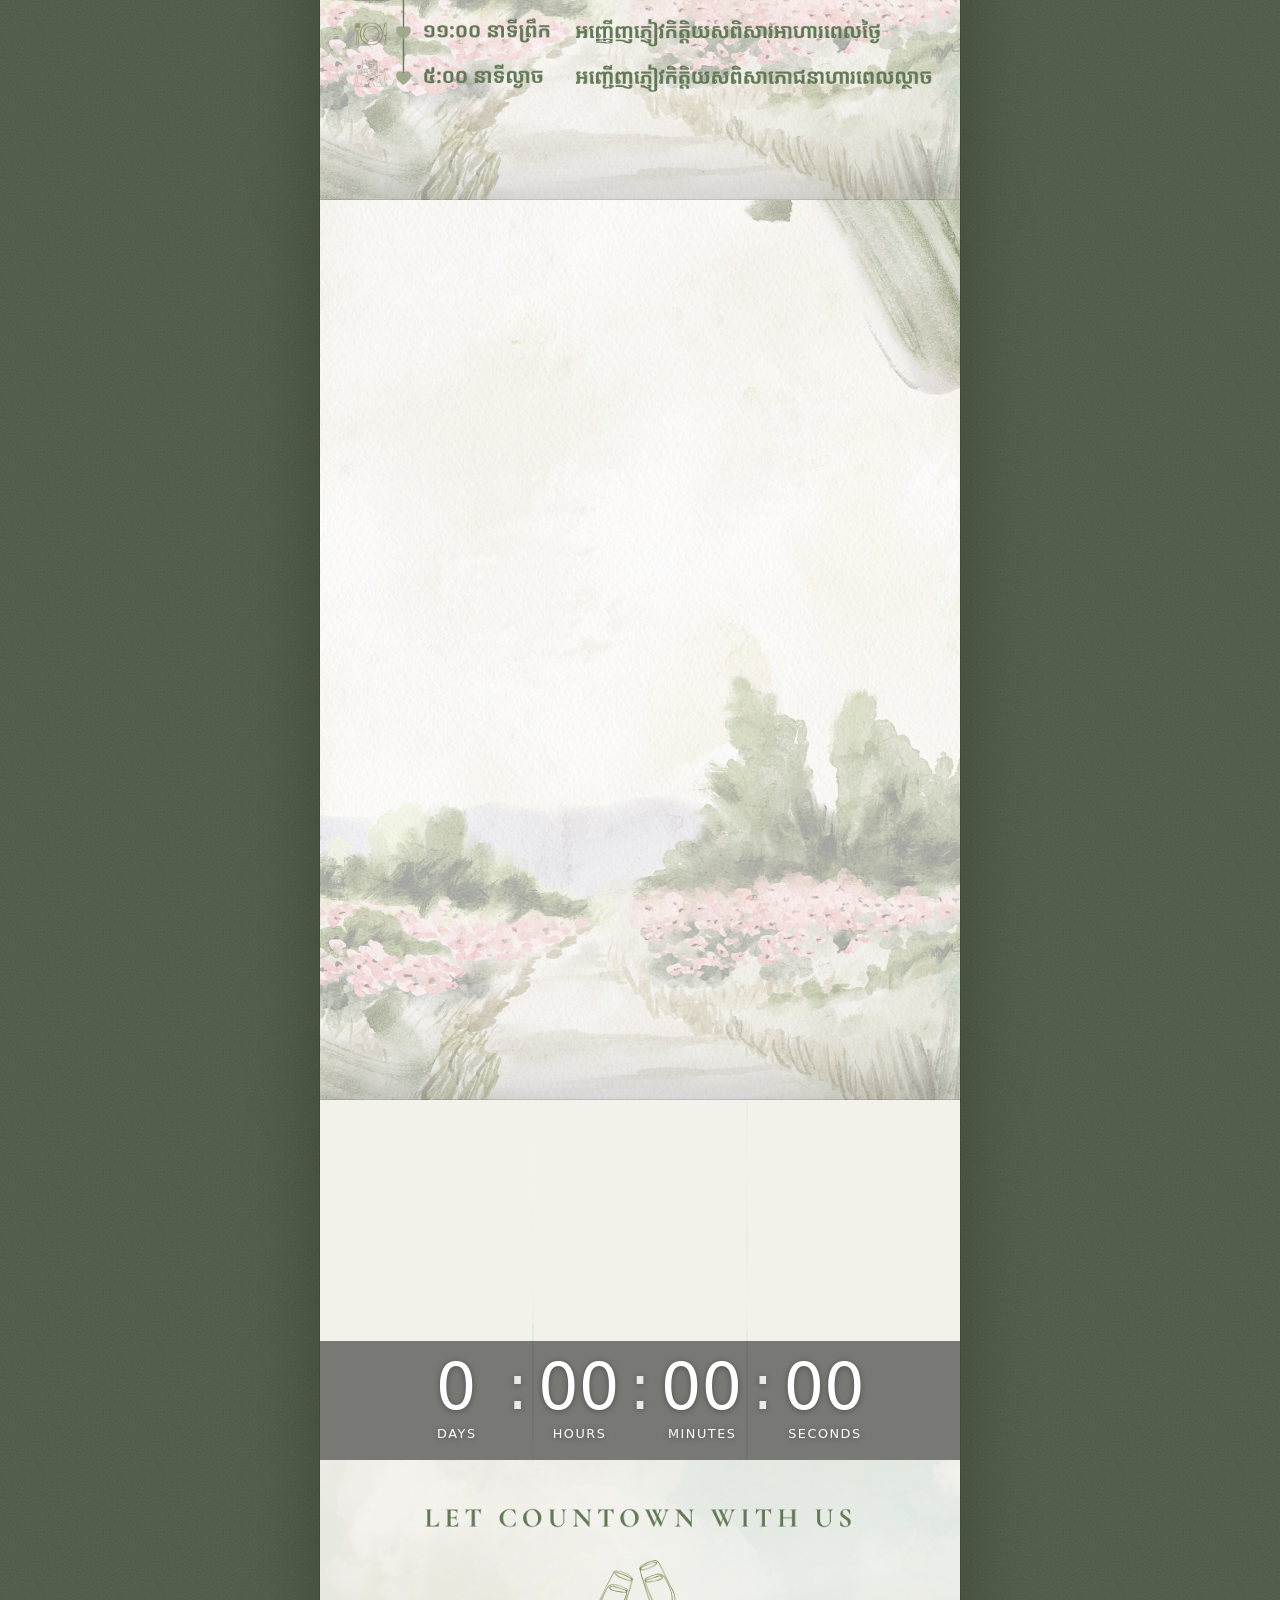
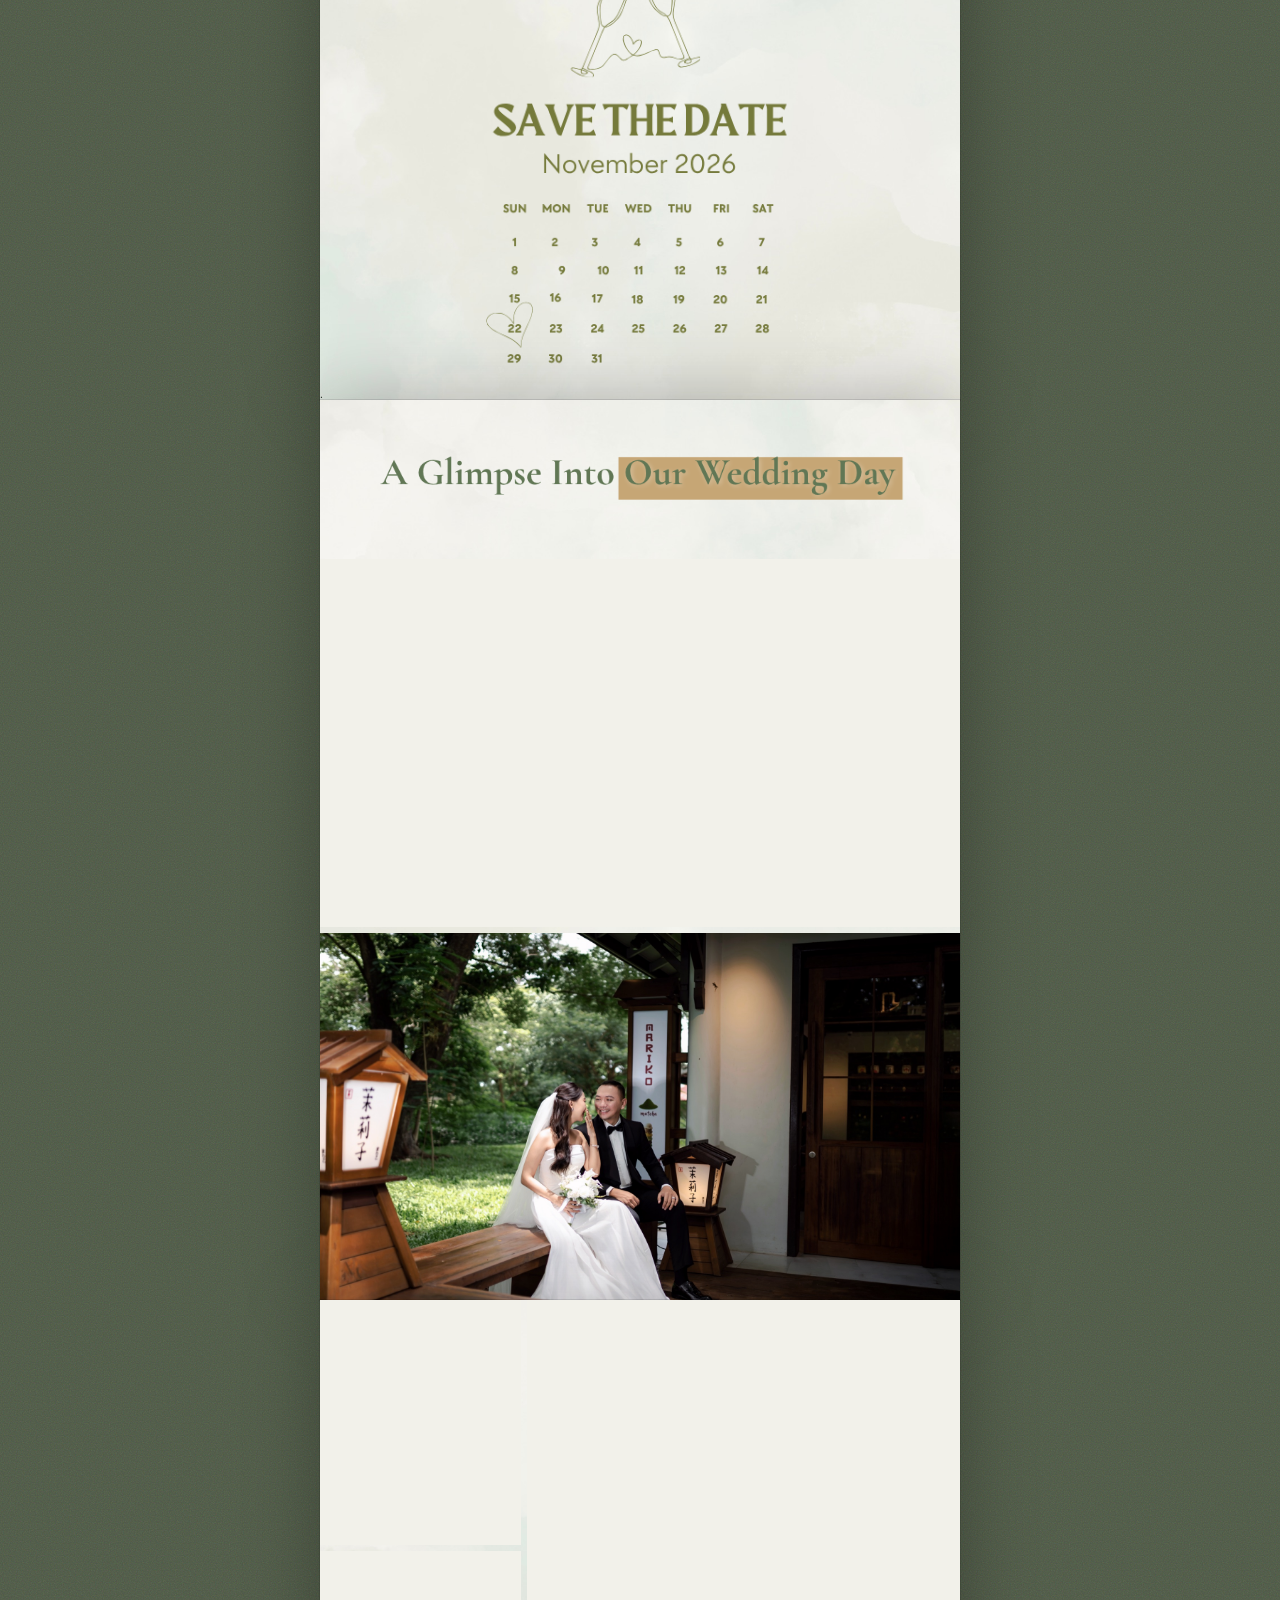
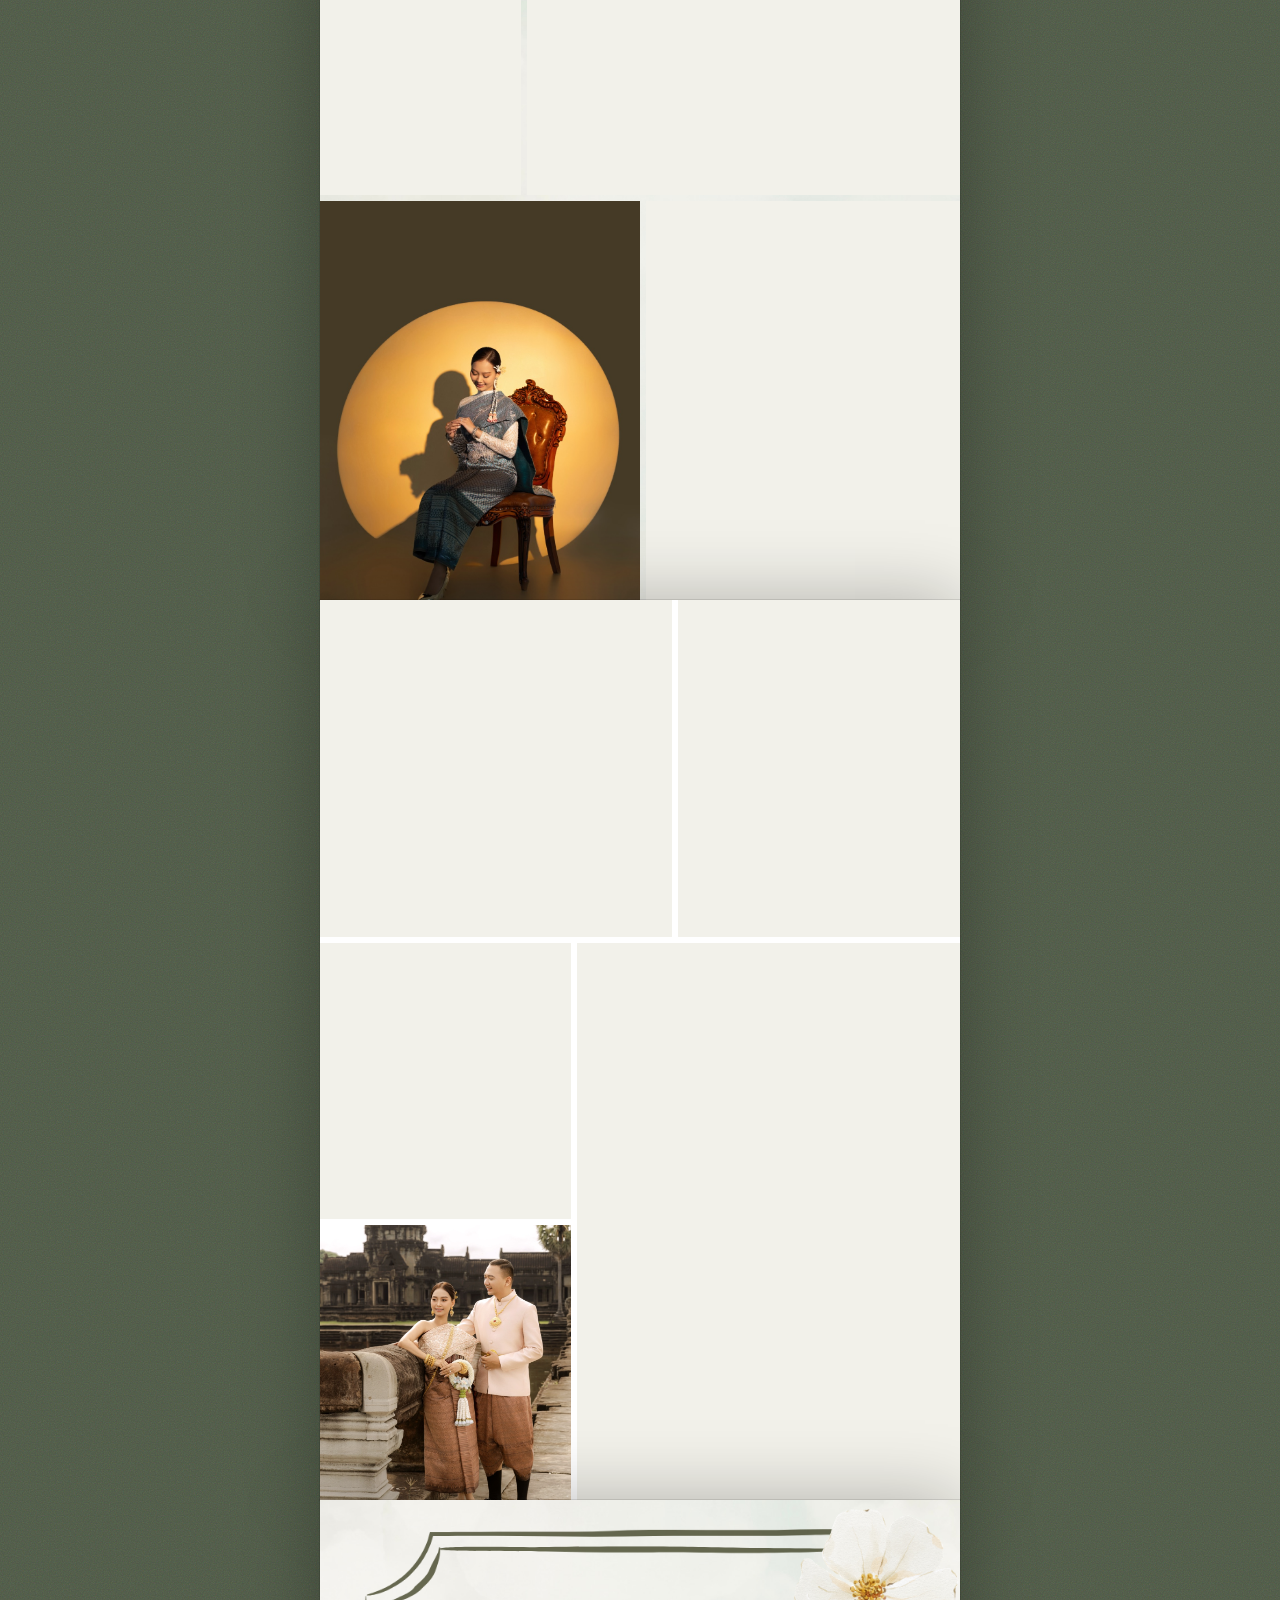
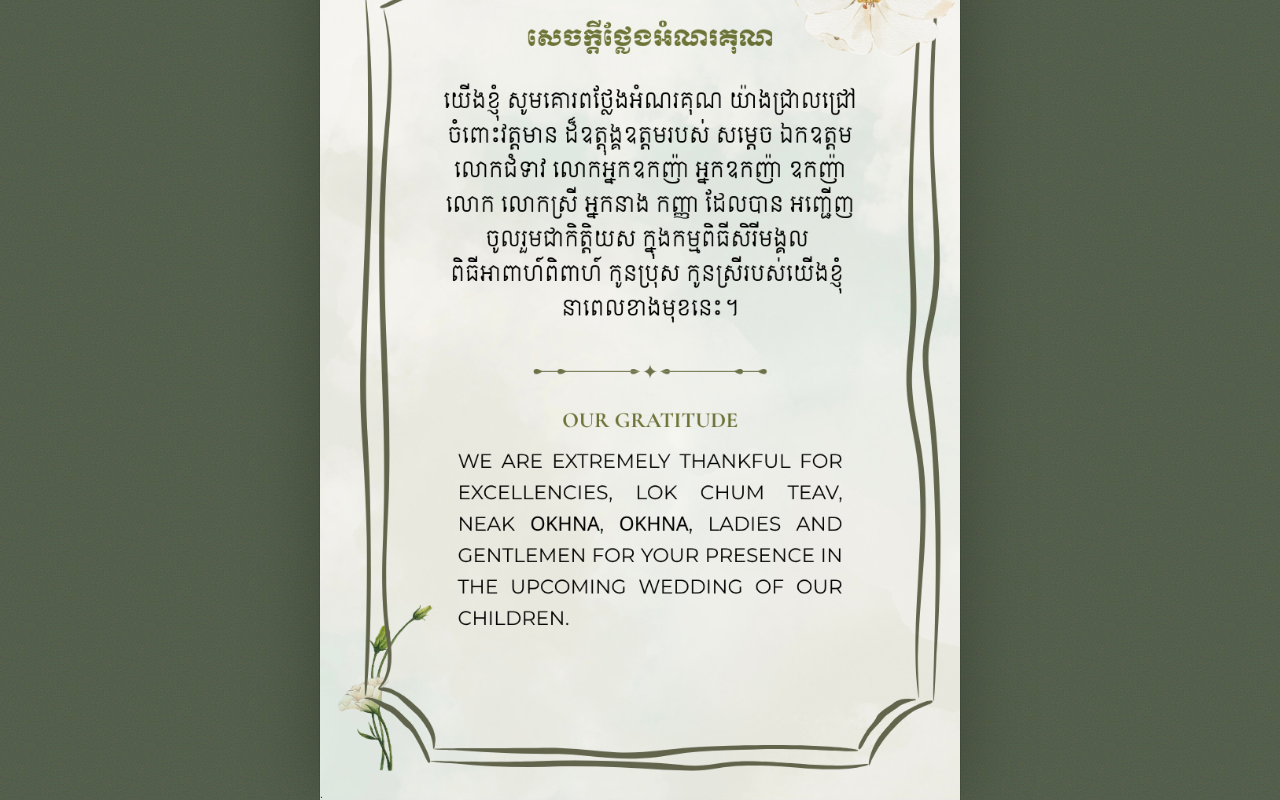
==== commit c9df5927: "feat: rebuild as 8 full-screen sections from the Canva PDF Replaces the previous single-page layout " ====
--- a/index.html
+++ b/index.html
@@ -1,267 +1,142 @@
 <!DOCTYPE html>
 <html lang="km">
 <head>
-  <meta charset="UTF-8" />
-  <meta name="viewport" content="width=device-width, initial-scale=1.0, maximum-scale=1.0, user-scalable=no" />
-  <title id="page-title">សិរីមង្គលអាពាហ៍ពិពាហ៍ — សូមគោរពអញ្ជើញ</title>
-  <meta name="description" content="Khmer digital wedding invitation" />
-
-  <!-- Open Graph (nice link previews on Messenger / Telegram) -->
-  <meta property="og:type" content="website" />
-  <meta property="og:title" id="og-title" content="Khemra & Neath — Wedding Invitation" />
-  <meta property="og:description" content="We respectfully invite you to our wedding." />
-  <meta property="og:image" content="assets/img/hero.svg" />
-
-  <link rel="icon" type="image/svg+xml" href="assets/img/favicon.svg" />
-
-  <!-- Khmer + Latin fonts. Swap for local @font-face files to run fully offline. -->
-  <link rel="preconnect" href="https://fonts.googleapis.com" />
-  <link rel="preconnect" href="https://fonts.gstatic.com" crossorigin />
-  <link href="https://fonts.googleapis.com/css2?family=Moul&family=Battambang:wght@400;700&family=Noto+Serif+Khmer:wght@400;600&family=Parisienne&family=Cormorant+Garamond:ital,wght@0,400;0,500;1,400&display=swap" rel="stylesheet" />
-
-  <link rel="stylesheet" href="css/style.css" />
+<meta charset="utf-8">
+<meta name="viewport" content="width=device-width, initial-scale=1, viewport-fit=cover">
+<title>Wedding Invitation</title>
+<link rel="stylesheet" href="css/style.css">
 </head>
 <body>
 
-<!-- ============ Card frame: the whole invitation lives in a centered 600px column ============ -->
-<div class="card">
+<main class="deck">
 
-  <!-- Ambient background (looping video optional; animated gradient + petals as fallback) -->
-  <div class="ambient" id="ambient">
-    <video class="ambient-video" id="ambient-video" muted loop playsinline preload="none"></video>
-    <div class="petals" id="petals" aria-hidden="true"></div>
-  </div>
-
-  <!-- ============================= COVER / ENVELOPE ============================= -->
-  <section class="cover" id="cover">
-    <div class="cover-frame">
-      <!-- Ornate Khmer pointed-arch frame (inline SVG so it scales crisply) -->
-      <svg class="frame-svg" viewBox="0 0 400 640" preserveAspectRatio="xMidYMid meet" aria-hidden="true">
-        <defs>
-          <linearGradient id="gold" x1="0" y1="0" x2="1" y2="1">
-            <stop offset="0" stop-color="#caa07d"/><stop offset="0.5" stop-color="#a66b44"/><stop offset="1" stop-color="#caa07d"/>
-          </linearGradient>
-        </defs>
-        <path d="M200 18 C120 40 60 70 60 150 L60 560 C60 600 90 622 130 622
-                 L270 622 C310 622 340 600 340 560 L340 150 C340 70 280 40 200 18 Z"
-              fill="none" stroke="url(#gold)" stroke-width="3"/>
-        <path d="M200 34 C128 54 74 82 74 154 L74 556 C74 592 100 610 134 610
-                 L266 610 C300 610 326 592 326 556 L326 154 C326 82 272 54 200 34 Z"
-              fill="none" stroke="url(#gold)" stroke-width="1.4" opacity="0.8"/>
-        <!-- top pinnacle ornament -->
-        <path d="M200 26 L214 60 L200 78 L186 60 Z" fill="url(#gold)"/>
-        <circle cx="200" cy="98" r="6" fill="url(#gold)"/>
-        <!-- corner flourishes -->
-        <path d="M74 150 q40 -40 80 -6 q-42 -6 -80 30 Z" fill="url(#gold)" opacity="0.85"/>
-        <path d="M326 150 q-40 -40 -80 -6 q42 -6 80 30 Z" fill="url(#gold)" opacity="0.85"/>
-        <path d="M74 560 q40 40 80 6 q-42 6 -80 -30 Z" fill="url(#gold)" opacity="0.85"/>
-        <path d="M326 560 q-40 40 -80 6 q42 6 80 -30 Z" fill="url(#gold)" opacity="0.85"/>
-      </svg>
-
-      <div class="cover-inner">
-        <div class="cover-monogram">
-          <svg viewBox="0 0 120 120" aria-hidden="true">
-            <path d="M60 40 C60 32 52 26 44 26 C32 26 26 36 26 46 C26 62 44 74 60 88
-                     C76 74 94 62 94 46 C94 36 88 26 76 26 C68 26 60 32 60 40 Z"
-                  fill="none" stroke="#a66b44" stroke-width="2.4"/>
-            <text x="60" y="60" text-anchor="middle" font-family="Parisienne, cursive" font-size="34" fill="#a66b44">K&amp;N</text>
-          </svg>
-        </div>
-        <h2 class="cover-kh-title">សិរីមង្គលអាពាហ៍ពិពាហ៍</h2>
-        <p class="cover-kh-sub">សូមគោរពអញ្ជើញ</p>
-        <p class="cover-album" id="cover-album">PECH ANNIEE</p>
-
-        <button class="btn-open zoom-in-out-box" id="btn-open" type="button">
-          <span class="btn-open-kh">សូមចុចបើកសំបុត្រ</span>
-          <span class="btn-open-en">Click to Open The Invitation</span>
-        </button>
+  <!-- ============ 1 · INVITATION ============ -->
+  <section class="page" id="p1">
+    <div class="frame">
+      <div class="slot slot--bg" data-slot="p1-bg.jpg"><img fetchpriority="high" decoding="async" src="assets/img/p1-bg.jpg" alt=""></div>
+      <div class="frame__body body--center">
+        <div class="slot slot--fit p1__card" data-slot="p1-content.png"><img fetchpriority="high" decoding="async" src="assets/img/p1-content.png" alt=""></div>
       </div>
     </div>
   </section>
 
-  <!-- ============================= OPEN INTRO (cinematic overlay) ============================= -->
-  <div class="intro" id="intro" aria-hidden="true">
-    <video class="intro-video" id="intro-video" muted playsinline preload="none"></video>
-    <div class="intro-fallback" id="intro-fallback">
-      <div class="intro-petals" aria-hidden="true"></div>
-      <div class="intro-names">
-        <span class="intro-amp-top" id="intro-groom">Khemra</span>
-        <span class="intro-amp">&amp;</span>
-        <span class="intro-amp-bottom" id="intro-bride">Neath</span>
+  <!-- ============ 2 · AGENDA ============ -->
+  <section class="page" id="p2">
+    <div class="frame">
+      <div class="slot slot--bg" data-slot="p2-bg.jpg"><img loading="lazy" decoding="async" src="assets/img/p2-bg.jpg" alt=""></div>
+      <div class="frame__body body--center">
+        <div class="slot slot--fit p2__card" data-slot="p2-content.png"><img loading="lazy" decoding="async" src="assets/img/p2-content.png" alt=""></div>
       </div>
-      <div class="intro-date" id="intro-date">01 · FEBRUARY · 2027</div>
-      <div class="intro-skip">tap to continue</div>
     </div>
-  </div>
+  </section>
 
-  <!-- ============================= INVITATION CONTENT (hidden until opened) ============================= -->
-  <main class="content" id="content" hidden>
 
-    <!-- swipe-up hint -->
-    <div class="swipe-hint" id="swipe-hint"><span>អូសឡើងទៅលើ</span><i>⌃</i></div>
+  <!-- ============ 3 · Location ============ -->
+  <section class="page" id="p3">
+    <div class="frame">
+      <div class="slot slot--bg" data-slot="p3-bg.jpg"><img loading="lazy" decoding="async" src="assets/img/p2-bg.jpg" alt=""></div>
+      <div class="frame__body body--center">
+        <a class="p3__tap" href="#" data-map-link>
+          <div class="slot slot--fit p3__card" data-slot="p3-content.png"><img loading="lazy" decoding="async" src="assets/img/p3-content.png" alt=""></div>
+        </a>
+      </div>
+    </div>
+  </section>
 
-    <!-- ---------- 1. Invitation detail ---------- -->
-    <section class="sec sec-event" id="event">
-      <div class="hero js-scroll fade-in">
-        <img src="assets/img/hero.svg" alt="Couple photo" />
+  <!-- ============ 3 · LOCATION ============ -->
+  <!-- <section class="page" id="p3">
+    <div class="frame">
+      <div class="slot slot--bg" data-slot="p3-bg.jpg"><img loading="lazy" decoding="async" src="assets/img/p3-bg.png" alt=""></div>
+      <div class="frame__body p3__stack">
+        <div class="slot slot--fit p3__heading" data-slot="p3-heading.png"><img loading="lazy" decoding="async" src="assets/img/p3-heading.png" alt=""></div>
+        <div class="slot slot--fit p3__map" data-slot="p3-map.png"><img loading="lazy" decoding="async" src="assets/img/p3-map.png" alt=""></div>
+        <a class="p3__link" href="#" data-map-link>
+          <div class="slot slot--fit p3__cta" data-slot="p3-cta.png"><img loading="lazy" decoding="async" src="assets/img/p3-cta.png" alt=""></div>
+        </a>
+        <div class="slot slot--fit p3__qr" data-slot="p3-qr.png"><img loading="lazy" decoding="async" src="assets/img/p3-qr.png" alt=""></div>
       </div>
-      <div class="invite-card js-scroll fade-in-bottom">
-        <div class="parents">
-          <div class="parent"><span class="p-label">GROOM'S PARENTS</span><span class="p-name" id="groom-parents">Mr. … &amp; Mrs. Ros Samoun</span></div>
-          <span class="parent-amp">✦</span>
-          <div class="parent"><span class="p-label">BRIDE'S PARENTS</span><span class="p-name" id="bride-parents">Mr. … &amp; Mrs. Vong Phanny</span></div>
-        </div>
+    </div>
+  </section> -->
 
-        <h1 class="invite-title">WEDDING INVITATION</h1>
-        <div class="ornament">❧ ⚜ ❧</div>
-        <p class="invite-request">
-          cordially request the honor of your presence on the auspicious occasion of the wedding of our children
-        </p>
+  <!-- ============ 4 · COUNTDOWN ============ -->
+  <section class="page" id="p4">
+    <div class="frame">
+      <div class="slot slot--bg" data-slot="p4-bg.jpg"><img loading="lazy" decoding="async" src="assets/img/p4-bg.jpg" alt=""></div>
+      <div class="frame__body p4__stack">
 
-        <div class="couple-row">
-          <div class="couple-col">
-            <span class="c-label">GROOM</span>
-            <span class="c-name" id="groom-en">KIM KHEMRA</span>
-            <span class="c-name-kh" id="groom-kh">គីម ខេមរ៉ា</span>
-          </div>
-          <span class="couple-amp">&amp;</span>
-          <div class="couple-col">
-            <span class="c-label">BRIDE</span>
-            <span class="c-name" id="bride-en">SAY SOPHEAKNEATH</span>
-            <span class="c-name-kh" id="bride-kh">សាយ សុភ័ក្រនាថ</span>
+        <div class="p4__strip">
+          <div class="slot p4__photo" data-slot="p4-photo-1.jpg"><img loading="lazy" decoding="async" src="assets/img/p4-photo-1.jpg" alt=""></div>
+          <div class="slot p4__photo" data-slot="p4-photo-2.jpg"><img loading="lazy" decoding="async" src="assets/img/p4-photo-2.jpg" alt=""></div>
+          <div class="slot p4__photo" data-slot="p4-photo-3.jpg"><img loading="lazy" decoding="async" src="assets/img/p4-photo-3.jpg" alt=""></div>
+
+          <div class="countdown" data-countdown>
+            <div class="countdown__unit"><span class="countdown__num" data-cd="days">--</span><span class="countdown__label">DAYS</span></div>
+            <span class="countdown__sep">:</span>
+            <div class="countdown__unit"><span class="countdown__num" data-cd="hours">--</span><span class="countdown__label">HOURS</span></div>
+            <span class="countdown__sep">:</span>
+            <div class="countdown__unit"><span class="countdown__num" data-cd="minutes">--</span><span class="countdown__label">MINUTES</span></div>
+            <span class="countdown__sep">:</span>
+            <div class="countdown__unit"><span class="countdown__num" data-cd="seconds">--</span><span class="countdown__label">SECONDS</span></div>
           </div>
         </div>
 
-        <p class="invite-when" id="invite-when">ON 01 FEBRUARY 2027, AT 5:00 PM.</p>
-        <p class="invite-where" id="invite-where">AT THE PREMIER CENTER SEN SOK (BUILDING H), PHNOM PENH. THANK YOU.</p>
+        <div class="slot slot--fit p4__tagline" data-slot="p4-tagline.png"><img loading="lazy" decoding="async" src="assets/img/p4-tagline.png" alt=""></div>
+        <div class="slot slot--fit p4__card" data-slot="p4-content.png"><img loading="lazy" decoding="async" src="assets/img/p4-content.png" alt=""></div>
+      </div>
+    </div>
+  </section>
 
-        <button class="btn-pill" id="btn-save-date">
-          <span class="pill-kh">ចុចរក្សាទុកថ្ងៃកម្មវិធី</span><span class="pill-en">Save The Date</span>
-        </button>
+  <!-- ============ 5 · GALLERY A ============ -->
+  <section class="page" id="p5">
+    <div class="frame frame--plain">
+      <div class="slot slot--bg" data-slot="p5-bg.jpg"><img loading="lazy" decoding="async" src="assets/img/p4-bg.jpg" alt=""></div>
+      <div class="frame__body p5__stack">
+        <div class="slot slot--fit p5__heading" data-slot="p5-heading.png"><img loading="lazy" decoding="async" src="assets/img/p5-heading.png" alt=""></div>
+        <div class="slot p5__photo" data-slot="p5-photo-1.jpg"><img loading="lazy" decoding="async" src="assets/img/p5-photo-1-1.jpg" alt=""></div>
+        <div class="slot p5__photo" data-slot="p5-photo-2.jpg"><img loading="lazy" decoding="async" src="assets/img/p5-photo-2.jpg" alt=""></div>
       </div>
-    </section>
+    </div>
+  </section>
 
-    <!-- ---------- 2. Countdown ---------- -->
-    <section class="sec sec-countdown" id="countdown">
-      <div class="sec-head center js-scroll fade-in-bottom">
-        <h3 class="kh">ចំនួនថ្ងៃរាប់ថយក្រោយ</h3>
-        <span class="deco-line"></span>
-        <h4 class="en">EVENT COUNTDOWN</h4>
+  <!-- ============ 6 · GALLERY B ============ -->
+  <section class="page" id="p6">
+    <div class="frame frame--plain">
+      <div class="slot slot--bg" data-slot="p6-bg.jpg"><img loading="lazy" decoding="async" src="assets/img/p4-bg.jpg" alt=""></div>
+      <div class="frame__body p6__grid">
+        <div class="slot g6-a" data-slot="p6-photo-1.jpg"><img loading="lazy" decoding="async" src="assets/img/p6-photo-1.jpg" alt=""></div>
+        <div class="slot g6-b" data-slot="p6-photo-2.jpg"><img loading="lazy" decoding="async" src="assets/img/p6-photo-2.jpg" alt=""></div>
+        <div class="slot g6-c" data-slot="p6-photo-3.jpg"><img loading="lazy" decoding="async" src="assets/img/p6-photo-3.jpg" alt=""></div>
+        <div class="slot g6-d" data-slot="p6-photo-4.jpg"><img loading="lazy" decoding="async" src="assets/img/p6-photo-4.jpg" alt=""></div>
+        <div class="slot g6-e" data-slot="p6-photo-5.jpg"><img loading="lazy" decoding="async" src="assets/img/p6-photo-5.jpg" alt=""></div>
       </div>
-      <div class="countdown-grid js-scroll fade-in-bottom" id="countdown-grid">
-        <div class="cd-cell"><span class="cd-num" data-cd="days">--</span><span class="cd-lbl">Days</span></div>
-        <div class="cd-cell"><span class="cd-num" data-cd="hours">--</span><span class="cd-lbl">Hours</span></div>
-        <div class="cd-cell"><span class="cd-num" data-cd="minutes">--</span><span class="cd-lbl">Minutes</span></div>
-        <div class="cd-cell"><span class="cd-num" data-cd="seconds">--</span><span class="cd-lbl">Seconds</span></div>
+    </div>
+  </section>
+
+  <!-- ============ 7 · GALLERY C ============ -->
+  <section class="page" id="p7">
+    <div class="frame frame--plain">
+      <div class="frame__body p7__grid">
+        <div class="slot g7-a" data-slot="p7-photo-1.jpg"><img loading="lazy" decoding="async" src="assets/img/p7-photo-1.jpg" alt=""></div>
+        <div class="slot g7-b" data-slot="p7-photo-2.jpg"><img loading="lazy" decoding="async" src="assets/img/p7-photo-2.jpg" alt=""></div>
+        <div class="slot g7-c" data-slot="p7-photo-3.jpg"><img loading="lazy" decoding="async" src="assets/img/p7-photo-3-1.jpg" alt=""></div>
+        <div class="slot g7-d" data-slot="p7-photo-4.jpg"><img loading="lazy" decoding="async" src="assets/img/p7-photo-4.jpg" alt=""></div>
+        <div class="slot g7-e" data-slot="p7-photo-5.jpg"><img loading="lazy" decoding="async" src="assets/img/p7-photo-5.jpg" alt=""></div>
       </div>
-    </section>
+    </div>
+  </section>
 
-    <!-- ---------- 3. Agenda ---------- -->
-    <section class="sec sec-agenda" id="agenda">
-      <div class="sec-head js-scroll slide-right">
-        <span class="line"></span>
-        <div><h3 class="kh">របៀបវារៈកម្មវិធី</h3><h4 class="en">/ EVENT AGENDA</h4></div>
+  <!-- ============ 8 · THANK YOU ============ -->
+  <section class="page" id="p8">
+    <div class="frame">
+      <div class="slot slot--bg" data-slot="p8-bg.jpg"><img loading="lazy" decoding="async" src="assets/img/p4-bg.jpg" alt=""></div>
+      <div class="slot slot--fit p8__floral" data-slot="p8-floral.png"><img loading="lazy" decoding="async" src="assets/img/p8-floral.png" alt=""></div>
+      <div class="frame__body body--center">
+        <div class="slot slot--fit p8__card" data-slot="p8-content.png"><img loading="lazy" decoding="async" src="assets/img/p8-content-1.png" alt=""></div>
       </div>
-      <p class="agenda-date js-scroll fade-in" id="agenda-date">ថ្ងៃអាទិត្យ ត្រូវនឹងថ្ងៃទី ០១ ខែកុម្ភៈ ឆ្នាំ២០២៧</p>
-      <ul class="timeline" id="timeline"><!-- built from CONFIG.agenda --></ul>
-    </section>
+    </div>
+  </section>
 
-    <!-- ---------- 4. Location ---------- -->
-    <section class="sec sec-location" id="location">
-      <div class="sec-head js-scroll slide-left">
-        <span class="line"></span>
-        <div><h3 class="kh">ទីតាំងកម្មវិធី</h3><h4 class="en">/ LOCATION</h4></div>
-      </div>
-      <p class="venue-kh js-scroll fade-in" id="venue-kh">នៅ ព្រីមៀ សេនធ័រ សែនសុខ (អគារ H) ភ្នំពេញ</p>
-      <p class="venue-en js-scroll fade-in" id="venue-en">AT THE PREMIER CENTER SEN SOK (BUILDING H), PHNOM PENH</p>
-      <a class="map-illustration js-scroll fade-in-bottom lightbox-item" href="assets/img/map.svg" data-caption="Venue map">
-        <img src="assets/img/map.svg" alt="Map to the venue" />
-      </a>
-      <div class="qr-block js-scroll fade-in-bottom">
-        <img src="assets/img/map-qr.svg" alt="Scan for Google Maps" />
-        <span>ស្កេនបញ្ជាក់ទីតាំង · GOOGLE MAPS</span>
-      </div>
-      <button class="btn-pill center-pill" id="btn-location">
-        <span class="pill-kh">បើកមើលទីតាំង</span><span class="pill-en">View Location</span>
-      </button>
-    </section>
-
-    <!-- ---------- 5. Gallery ---------- -->
-    <section class="sec sec-gallery" id="gallery">
-      <div class="sec-head js-scroll slide-right">
-        <span class="line"></span>
-        <div><h3 class="kh">វិចិត្រសាល</h3><h4 class="en">/ PHOTO GALLERY</h4></div>
-      </div>
-      <div class="gallery-grid" id="gallery-grid"><!-- built from CONFIG.gallery --></div>
-    </section>
-
-    <!-- ---------- 6. Gratitude ---------- -->
-    <section class="sec sec-gratitude" id="gratitude">
-      <div class="sec-head center js-scroll fade-in-bottom">
-        <h3 class="kh">សេចក្តីថ្លែងអំណរគុណ</h3>
-        <span class="deco-line"></span>
-        <h4 class="en">OUR GRATITUDE</h4>
-      </div>
-      <p class="gratitude-kh js-scroll fade-in" id="gratitude-kh"></p>
-      <div class="ornament js-scroll fade-in">❧ ⚜ ❧</div>
-      <p class="gratitude-en js-scroll fade-in" id="gratitude-en"></p>
-    </section>
-
-    <!-- ---------- 7. Greeting / Wishes wall ---------- -->
-    <section class="sec sec-wish" id="wish">
-      <div class="sec-head js-scroll slide-left">
-        <span class="line"></span>
-        <div><h3 class="kh">សារជូនពរ</h3><h4 class="en">/ GREETING MESSAGE</h4></div>
-      </div>
-      <form class="wish-form js-scroll fade-in-bottom" id="wish-form" autocomplete="off">
-        <input type="text" id="wish-name" name="name" placeholder="ឈ្មោះ · Name" required maxlength="60" />
-        <textarea id="wish-msg" name="message" placeholder="សារជូនពរ · Comment" required maxlength="300" rows="3"></textarea>
-        <button class="btn-pill" type="submit">
-          <span class="pill-kh">ចុចផ្ញើសារជូនពរ</span><span class="pill-en">Send Greeting</span>
-        </button>
-        <div class="form-msg" id="wish-alert" role="status"></div>
-      </form>
-      <div class="wish-list" id="wish-list" aria-live="polite"></div>
-    </section>
-
-    <!-- ---------- 8. Footer ---------- -->
-    <footer class="site-footer">
-      <p class="footer-brand">E-Invitation Template</p>
-      <p class="footer-tagline">Make your invitation come alive</p>
-      <p class="footer-contact">Telegram : <span id="footer-telegram">081 711 611</span></p>
-      <div class="footer-social" id="footer-social"></div>
-    </footer>
-
-    <div class="content-bottom-space"></div>
-  </main>
-
-  <!-- ============================= FIXED BOTTOM NAV ============================= -->
-  <nav class="nav-footer" id="nav-footer" hidden>
-    <button class="audio-toggle" id="audio-toggle" title="Music on/off" aria-label="Toggle music">
-      <svg class="ic on" viewBox="0 0 24 24"><path d="M3 10v4h4l5 5V5L7 10H3z" fill="currentColor"/><path d="M16 8c1.5 1 1.5 7 0 8M18.5 6c3 2 3 10 0 12" fill="none" stroke="currentColor" stroke-width="1.6" stroke-linecap="round"/></svg>
-      <svg class="ic off" viewBox="0 0 24 24"><path d="M3 10v4h4l5 5V5L7 10H3z" fill="currentColor"/><path d="M16 9l6 6M22 9l-6 6" fill="none" stroke="currentColor" stroke-width="1.6" stroke-linecap="round"/></svg>
-    </button>
-    <ul class="nav-links">
-      <li><button data-target="agenda" aria-label="Agenda"><svg viewBox="0 0 24 24"><rect x="3" y="4" width="18" height="17" rx="2" fill="none" stroke="currentColor" stroke-width="1.7"/><path d="M3 9h18M8 2v4M16 2v4" stroke="currentColor" stroke-width="1.7" fill="none"/></svg></button></li>
-      <li><button data-target="location" aria-label="Location"><svg viewBox="0 0 24 24"><path d="M12 22s7-6.4 7-12a7 7 0 10-14 0c0 5.6 7 12 7 12z" fill="none" stroke="currentColor" stroke-width="1.7"/><circle cx="12" cy="10" r="2.5" fill="currentColor"/></svg></button></li>
-      <li><button data-target="gallery" aria-label="Gallery"><svg viewBox="0 0 24 24"><rect x="3" y="5" width="18" height="14" rx="2" fill="none" stroke="currentColor" stroke-width="1.7"/><circle cx="8.5" cy="10" r="1.6" fill="currentColor"/><path d="M4 18l5-5 4 4 3-3 4 4" fill="none" stroke="currentColor" stroke-width="1.7"/></svg></button></li>
-      <li><button data-target="wish" aria-label="Greeting"><svg viewBox="0 0 24 24"><path d="M4 5h16v11H9l-4 4V5z" fill="none" stroke="currentColor" stroke-width="1.7" stroke-linejoin="round"/><path d="M8 9h8M8 12h5" stroke="currentColor" stroke-width="1.6"/></svg></button></li>
-    </ul>
-  </nav>
-
-  <!-- Background music. Drop a file at assets/audio/song.mp3 (path set in CONFIG). -->
-  <audio id="song" loop preload="none"></audio>
-
-  <!-- ============================= LIGHTBOX ============================= -->
-  <div class="lightbox" id="lightbox" hidden>
-    <button class="lb-close" id="lb-close" aria-label="Close">&times;</button>
-    <button class="lb-prev" id="lb-prev" aria-label="Previous">&#8249;</button>
-    <img id="lb-img" alt="" />
-    <button class="lb-next" id="lb-next" aria-label="Next">&#8250;</button>
-    <div class="lb-caption" id="lb-caption"></div>
-  </div>
-
-</div>
+</main>
 
 <script src="js/app.js"></script>
 </body>
--- a/css/style.css
+++ b/css/style.css
@@ -1,307 +1,388 @@
-/* ===================================================================
-   Khmer Animated Wedding Invitation — theme + layout + motion
-   Re-theme by editing the :root variables (also mirrored in app.js CONFIG).
-   =================================================================== */
+/* ============================================================
+   Wedding invitation — 8 sections, one per PDF page.
+   Mobile-first. Desktop centers a portrait card (414 x 582).
+   Every image is a replaceable slot; see README for the list.
+   ============================================================ */
 
 :root{
-  --main-color:#a66b44;        /* rose-gold / terracotta — titles, text, accents */
-  --main-soft:#c08a63;
-  --title-color:#a66b44;
-  --ink:#6b4a34;
-  --bg-color:#fdf8ef;          /* cream / ivory page */
-  --card-bg:#fbf2e4;           /* inner card wash */
-  --panel-bg:rgba(255,255,255,0.42);
-  --gold:#caa07d;
-  --line:#e4cdb4;
-
-  --font-khmer:'Battambang','Noto Serif Khmer',sans-serif;
-  --font-khmer-title:'Moul','Noto Serif Khmer',serif;
-  --font-serif:'Cormorant Garamond','Times New Roman',Georgia,serif;
-  --font-script:'Parisienne',cursive;
-
-  --card-w:600px;
-}
-
-*{box-sizing:border-box;}
-html{scroll-behavior:smooth;}
-html,body{height:100%;margin:0;}
+  --wall:       #4e5946;   /* the "wall" the invitation hangs on (desktop) */
+  --wall-top:   #57624c;   /* lighter at the top, so the wall has depth */
+  --card-w:     60vw;      /* desktop card width — 60% of the window, 20% each side */
+  --card-pad:   0px;       /* space above/below the card — 0 = card meets both edges */
+  --card-ratio: 414 / 582; /* PDF page aspect ratio */
+  --gutter:     4.5%;      /* inner padding of each page */
+  --gap:        6px;       /* gallery gutter */
+  --slot-bg:    #f2f1ea;   /* empty-placeholder fill */
+  --slot-line:  rgba(74,82,64,.30);
+  --slot-text:  rgba(74,82,64,.55);
+}
+
+*,*::before,*::after{ box-sizing:border-box; }
+
+html{ -webkit-text-size-adjust:100%; }
+
 body{
-  background:var(--bg-color);
-  color:var(--ink);
-  font-family:var(--font-serif);
-  /* soft field behind the standing card */
-  background-image:radial-gradient(120% 60% at 50% 0%,#fff6ea 0%,var(--bg-color) 55%);
+  margin:0;
+  background:var(--wall);   /* also what iOS shows on overscroll bounce */
+  color:#4a5240;
+  font-family:"Noto Sans Khmer","Hanuman",system-ui,-apple-system,"Segoe UI",sans-serif;
   -webkit-font-smoothing:antialiased;
 }
-img{max-width:100%;display:block;}
-button{font-family:inherit;cursor:pointer;}
-
-/* ---------- The centered card ---------- */
-.card{
-  position:relative;
-  width:var(--card-w);
-  max-width:100%;
-  height:100vh;
-  margin:0 auto;
+
+img{ display:block; max-width:100%; }
+
+/* ---------- page shell ------------------------------------ */
+
+.page{
+  position:relative;
+  width:100%;
+}
+
+.frame{
+  position:relative;
   overflow:hidden;
-  background:var(--card-bg);
-  box-shadow:0 10px 60px rgba(120,80,50,0.18);
-}
-
-/* ---------- Ambient background ---------- */
-.ambient{position:absolute;inset:0;z-index:0;overflow:hidden;
-  background:
-    radial-gradient(90% 50% at 20% 10%,#f7e2d4 0%,transparent 60%),
-    radial-gradient(90% 60% at 90% 90%,#f3d9cf 0%,transparent 55%),
-    linear-gradient(160deg,#fbeee1,#f6e4d6 45%,#f9ecdf);
-  animation:bg-drift 18s ease-in-out infinite alternate;
-}
-@keyframes bg-drift{0%{filter:hue-rotate(0deg) saturate(1);}100%{filter:hue-rotate(-6deg) saturate(1.05);}}
-.ambient-video{position:absolute;inset:0;width:100%;height:100%;object-fit:cover;opacity:0.5;}
-.petals{position:absolute;inset:0;pointer-events:none;}
-.petal{position:absolute;top:-6%;color:#e8b9a3;opacity:.7;will-change:transform;animation:petal-fall linear infinite;}
-@keyframes petal-fall{
-  0%{transform:translateY(-10vh) translateX(0) rotate(0deg);opacity:0;}
-  10%{opacity:.75;}
-  100%{transform:translateY(110vh) translateX(40px) rotate(360deg);opacity:0;}
-}
-
-/* =================================================================
-   COVER / ENVELOPE
-   ================================================================= */
-.cover{position:absolute;inset:0;z-index:20;display:flex;align-items:center;justify-content:center;
-  padding:24px;text-align:center;
-  background:linear-gradient(180deg,rgba(253,248,239,.35),rgba(253,248,239,.6));}
-.cover-frame{position:relative;width:100%;max-width:420px;height:88vh;max-height:680px;display:flex;align-items:center;justify-content:center;}
-.frame-svg{position:absolute;inset:0;width:100%;height:100%;filter:drop-shadow(0 3px 8px rgba(166,107,68,.25));}
-.cover-inner{position:relative;z-index:2;padding:0 40px;display:flex;flex-direction:column;align-items:center;gap:6px;}
-.cover-monogram svg{width:96px;height:96px;animation:float-soft 4s ease-in-out infinite;}
-@keyframes float-soft{0%,100%{transform:translateY(0);}50%{transform:translateY(-6px);}}
-.cover-kh-title{font-family:var(--font-khmer-title);color:var(--main-color);font-size:1.55rem;line-height:1.9;margin:14px 0 2px;font-weight:400;}
-.cover-kh-sub{font-family:var(--font-khmer);color:var(--main-soft);font-size:1.05rem;margin:0 0 10px;}
-.cover-album{font-family:var(--font-serif);letter-spacing:4px;font-weight:600;color:var(--main-color);font-size:1.25rem;margin:6px 0 0;}
-.btn-open{margin-top:36px;border:1px solid var(--gold);background:rgba(255,255,255,.7);
-  border-radius:40px;padding:12px 26px;color:var(--main-color);box-shadow:0 6px 18px rgba(166,107,68,.18);
-  display:flex;flex-direction:column;gap:2px;}
-.btn-open-kh{font-family:var(--font-khmer);font-size:1.05rem;}
-.btn-open-en{font-size:.7rem;letter-spacing:1px;opacity:.7;}
-
-/* =================================================================
-   OPEN INTRO (cinematic overlay)
-   ================================================================= */
-.intro{position:absolute;inset:0;z-index:40;background:#241611;display:none;align-items:center;justify-content:center;overflow:hidden;}
-.intro.show{display:flex;}
-.intro-video{position:absolute;inset:0;width:100%;height:100%;object-fit:cover;}
-.intro-fallback{position:relative;width:100%;height:100%;display:flex;flex-direction:column;align-items:center;justify-content:center;
-  background:
-    radial-gradient(70% 50% at 50% 42%,rgba(255,236,220,.16),transparent 70%),
-    linear-gradient(160deg,#3a241a,#5a3826 60%,#3a241a);
-  text-align:center;color:#f6e5d5;}
-.intro-names{display:flex;flex-direction:column;line-height:1;}
-.intro-amp-top,.intro-amp-bottom{font-family:var(--font-script);font-size:4.6rem;color:#f3ddc7;opacity:0;}
-.intro-amp{font-family:var(--font-serif);font-size:2rem;color:var(--gold);margin:2px 0;opacity:0;}
-.intro-amp-top{animation:intro-in .9s ease .3s forwards;}
-.intro-amp{animation:intro-in .9s ease .7s forwards;}
-.intro-amp-bottom{animation:intro-in .9s ease 1.1s forwards;}
-.intro-date{margin-top:26px;letter-spacing:6px;font-size:1rem;opacity:0;animation:intro-in 1s ease 1.7s forwards;}
-.intro-skip{position:absolute;bottom:34px;font-size:.72rem;letter-spacing:2px;opacity:.55;animation:pulse-dim 2s ease infinite;}
-@keyframes intro-in{0%{opacity:0;transform:translateY(18px);}100%{opacity:1;transform:translateY(0);}}
-@keyframes pulse-dim{0%,100%{opacity:.35;}50%{opacity:.8;}}
-
-/* =================================================================
-   CONTENT (scroll container)
-   ================================================================= */
-.content{position:absolute;inset:0;z-index:10;height:100%;overflow-y:auto;overflow-x:hidden;
-  -webkit-overflow-scrolling:touch;padding-bottom:0;scrollbar-width:thin;}
-.content::-webkit-scrollbar{width:0;}
-.content[hidden]{display:none;}
-
-.swipe-hint{position:fixed;left:50%;bottom:96px;transform:translateX(-50%);z-index:15;
-  color:var(--main-color);text-align:center;font-family:var(--font-khmer);font-size:.9rem;
-  background:rgba(255,255,255,.65);padding:6px 16px;border-radius:20px;box-shadow:0 3px 10px rgba(166,107,68,.15);
-  transition:opacity .5s;}
-.swipe-hint i{display:block;font-size:1.1rem;animation:hint-bounce 1.4s ease infinite;}
-@keyframes hint-bounce{0%,100%{transform:translateY(0);}50%{transform:translateY(-6px);}}
-
-/* Section shell */
-.sec{position:relative;padding:44px 26px;}
-.sec::before{content:"";position:absolute;inset:14px;background:var(--panel-bg);border-radius:18px;z-index:-1;
-  backdrop-filter:blur(1px);box-shadow:inset 0 0 0 1px rgba(255,255,255,.5);}
-.center{text-align:center;}
-
-/* Bilingual section headers */
-.sec-head{display:flex;align-items:center;gap:14px;margin-bottom:22px;}
-.sec-head.center{flex-direction:column;gap:6px;text-align:center;}
-.sec-head .line{display:inline-block;width:52px;height:1.6px;background:var(--main-color);flex:none;}
-.sec-head .kh{font-family:var(--font-khmer-title);color:var(--title-color);font-size:1.25rem;margin:0;font-weight:400;}
-.sec-head .en{font-family:var(--font-serif);color:var(--title-color);font-size:1.05rem;letter-spacing:2px;margin:0;font-weight:500;}
-.deco-line{width:180px;height:12px;margin:6px auto;
-  background:radial-gradient(circle at center,var(--gold) 0 3px,transparent 3px) center/22px 100% repeat-x;
-  opacity:.7;}
-
-.ornament{color:var(--gold);text-align:center;letter-spacing:6px;margin:14px 0;font-size:1rem;}
-
-/* ---------- Invitation detail ---------- */
-.hero{border-radius:16px;overflow:hidden;box-shadow:0 8px 26px rgba(120,80,50,.18);margin-bottom:26px;}
-.hero img{width:100%;}
-.invite-card{text-align:center;padding:8px 6px 4px;}
-.parents{display:flex;align-items:center;justify-content:center;gap:14px;margin-bottom:20px;}
-.parent{display:flex;flex-direction:column;gap:3px;flex:1;}
-.p-label{font-size:.62rem;letter-spacing:2px;color:var(--main-soft);}
-.p-name{font-family:var(--font-khmer);color:var(--ink);font-size:.95rem;}
-.parent-amp{color:var(--gold);}
-.invite-title{font-family:var(--font-serif);letter-spacing:4px;color:var(--main-color);font-size:1.5rem;font-weight:600;margin:6px 0;}
-.invite-request{font-family:var(--font-serif);font-style:italic;color:var(--ink);max-width:82%;margin:6px auto 20px;line-height:1.6;font-size:1.02rem;}
-.couple-row{display:flex;align-items:center;justify-content:center;gap:16px;margin:14px 0 20px;}
-.couple-col{display:flex;flex-direction:column;gap:4px;flex:1;}
-.c-label{font-size:.62rem;letter-spacing:3px;color:var(--main-soft);}
-.c-name{font-family:var(--font-serif);font-weight:600;letter-spacing:1px;color:var(--main-color);font-size:1.08rem;}
-.c-name-kh{font-family:var(--font-khmer);color:var(--ink);font-size:1rem;}
-.couple-amp{font-family:var(--font-script);font-size:2.2rem;color:var(--gold);}
-.invite-when,.invite-where{font-family:var(--font-serif);letter-spacing:1px;color:var(--ink);margin:3px 0;font-size:.95rem;}
-.invite-where{opacity:.85;}
-
-/* Pill buttons */
-.btn-pill{margin:22px auto 4px;display:flex;flex-direction:column;align-items:center;gap:1px;
-  border:1px solid var(--gold);background:rgba(255,255,255,.72);border-radius:30px;padding:9px 26px;
-  color:var(--main-color);box-shadow:0 5px 14px rgba(166,107,68,.16);transition:transform .2s,background .2s;}
-.btn-pill:hover{transform:translateY(-2px);background:#fff;}
-.pill-kh{font-family:var(--font-khmer);font-size:.95rem;}
-.pill-en{font-size:.66rem;letter-spacing:1.5px;opacity:.7;}
-.center-pill{margin-left:auto;margin-right:auto;}
-
-/* ---------- Countdown ---------- */
-.sec-countdown::before{background:linear-gradient(180deg,rgba(255,255,255,.5),rgba(230,210,190,.35)),var(--panel-bg);}
-.countdown-grid{display:grid;grid-template-columns:repeat(4,1fr);gap:10px;margin-top:8px;}
-.cd-cell{background:rgba(166,107,68,.9);color:#fff;border-radius:12px;padding:14px 4px;text-align:center;
-  box-shadow:0 6px 14px rgba(166,107,68,.25);}
-.cd-num{display:block;font-family:var(--font-serif);font-size:2rem;font-weight:600;line-height:1;}
-.cd-lbl{display:block;font-size:.66rem;letter-spacing:1px;margin-top:6px;opacity:.9;}
-.countdown-grid.ended{display:block;text-align:center;}
-.countdown-grid.ended .cd-ended{background:rgba(166,107,68,.9);color:#fff;border-radius:14px;padding:22px;
-  font-family:var(--font-serif);font-size:1.3rem;letter-spacing:1px;}
-
-/* ---------- Agenda timeline ---------- */
-.agenda-date{font-family:var(--font-khmer);text-align:center;color:var(--main-soft);line-height:1.9;margin:0 0 22px;font-size:.98rem;}
-.timeline{list-style:none;margin:0;padding:0;position:relative;}
-.timeline::before{content:"";position:absolute;left:31px;top:6px;bottom:6px;width:2px;background:var(--line);}
-.tl-item{display:flex;gap:16px;align-items:flex-start;padding:10px 0;position:relative;}
-.tl-icon{flex:none;width:46px;height:46px;border-radius:50%;background:#fff;border:2px solid var(--gold);
-  display:flex;align-items:center;justify-content:center;color:var(--main-color);z-index:1;box-shadow:0 3px 8px rgba(166,107,68,.15);}
-.tl-icon svg{width:24px;height:24px;}
-.tl-body{padding-top:3px;}
-.tl-time{font-family:var(--font-khmer);color:var(--main-color);font-size:1rem;font-weight:700;}
-.tl-label{font-family:var(--font-khmer);color:var(--ink);font-size:.95rem;line-height:1.5;}
-
-/* ---------- Location ---------- */
-.venue-kh{font-family:var(--font-khmer);text-align:center;color:var(--main-color);font-size:1.1rem;margin:0 0 2px;}
-.venue-en{font-family:var(--font-serif);text-align:center;color:var(--ink);letter-spacing:1px;font-size:.9rem;margin:0 0 18px;opacity:.85;}
-.map-illustration{display:block;border-radius:14px;overflow:hidden;box-shadow:0 6px 18px rgba(120,80,50,.16);cursor:zoom-in;}
-.qr-block{display:flex;flex-direction:column;align-items:center;gap:8px;margin:22px 0 6px;}
-.qr-block img{width:150px;height:150px;background:#fff;padding:8px;border-radius:12px;box-shadow:0 4px 12px rgba(120,80,50,.15);}
-.qr-block span{font-family:var(--font-khmer);font-size:.82rem;color:var(--main-soft);letter-spacing:1px;}
-
-/* ---------- Gallery ---------- */
-.gallery-grid{columns:2;column-gap:12px;}
-.gallery-grid .g-item{break-inside:avoid;margin-bottom:12px;border-radius:12px;overflow:hidden;cursor:zoom-in;
-  box-shadow:0 5px 14px rgba(120,80,50,.15);border:3px solid #fff;}
-.gallery-grid .g-item img{width:100%;transition:transform .5s;}
-.gallery-grid .g-item:hover img{transform:scale(1.05);}
-
-/* ---------- Gratitude ---------- */
-.gratitude-kh{font-family:var(--font-khmer);text-align:center;line-height:2;color:var(--ink);font-size:1rem;margin:6px auto;max-width:92%;}
-.gratitude-en{font-family:var(--font-serif);text-align:center;font-style:italic;line-height:1.7;color:var(--main-soft);max-width:92%;margin:6px auto;}
-
-/* ---------- Wishes wall ---------- */
-.wish-form{display:flex;flex-direction:column;gap:10px;max-width:420px;margin:0 auto 24px;}
-.wish-form input,.wish-form textarea{font-family:var(--font-khmer);font-size:1rem;color:var(--ink);
-  background:rgba(255,255,255,.8);border:1px solid var(--line);border-radius:12px;padding:12px 14px;outline:none;resize:vertical;}
-.wish-form input:focus,.wish-form textarea:focus{border-color:var(--main-color);box-shadow:0 0 0 3px rgba(166,107,68,.12);}
-.wish-form .btn-pill{margin-top:4px;}
-.form-msg{min-height:1.2em;text-align:center;font-size:.85rem;color:#3f7a4f;}
-.wish-list{max-width:440px;margin:0 auto;max-height:340px;overflow:auto;padding-right:4px;}
-.wish-item{display:flex;gap:12px;margin-bottom:14px;align-items:flex-start;}
-.wish-avatar{flex:none;width:42px;height:42px;border-radius:50%;background:var(--main-color);color:#fff;
-  display:flex;align-items:center;justify-content:center;font-family:var(--font-serif);font-weight:600;font-size:1.05rem;box-shadow:0 1px 3px rgba(0,0,0,.2);}
-.wish-bubble{flex:1;background:#fffdfa;border-radius:12px;padding:10px 12px;box-shadow:0 1px 3px rgba(120,80,50,.14);position:relative;}
-.wish-bubble::before{content:"";position:absolute;left:-7px;top:12px;border:7px solid transparent;border-right-color:#fffdfa;border-left:0;}
-.wish-who{font-family:var(--font-serif);font-weight:600;color:var(--main-color);font-size:.95rem;}
-.wish-text{font-family:var(--font-khmer);color:var(--ink);font-size:.92rem;line-height:1.5;margin:2px 0;}
-.wish-time{font-size:.7rem;color:#b09a86;}
-
-/* ---------- Footer ---------- */
-.site-footer{text-align:center;padding:36px 20px 30px;color:var(--main-soft);}
-.footer-brand{font-family:var(--font-serif);letter-spacing:3px;font-weight:600;color:var(--main-color);font-size:1.2rem;margin:0;}
-.footer-tagline{font-size:.72rem;letter-spacing:2px;margin:4px 0 14px;opacity:.8;}
-.footer-contact{font-size:.82rem;margin:4px 0;}
-.footer-social{display:flex;justify-content:center;gap:16px;margin-top:10px;}
-.footer-social a{color:var(--main-color);}
-.footer-social svg{width:22px;height:22px;}
-.content-bottom-space{height:90px;}
-
-/* =================================================================
-   FIXED BOTTOM NAV
-   ================================================================= */
-.nav-footer{position:absolute;left:0;right:0;bottom:0;z-index:30;height:72px;
-  display:flex;align-items:center;justify-content:space-between;padding:0 18px;
-  background:linear-gradient(180deg,rgba(251,242,228,.2),rgba(251,242,228,.96));
-  border-top:1px solid rgba(202,160,125,.4);}
-.nav-footer[hidden]{display:none;}
-.audio-toggle{width:40px;height:40px;border:none;background:transparent;color:var(--main-color);display:flex;align-items:center;justify-content:center;}
-.audio-toggle svg{width:26px;height:26px;}
-.audio-toggle .off{display:none;}
-.audio-toggle.muted .on{display:none;}
-.audio-toggle.muted .off{display:block;}
-.nav-links{list-style:none;display:flex;gap:6px;margin:0;padding:0;}
-.nav-links button{width:46px;height:46px;border:none;background:transparent;color:var(--main-color);border-radius:12px;display:flex;align-items:center;justify-content:center;transition:background .2s,transform .2s;}
-.nav-links button:hover{background:rgba(166,107,68,.12);transform:translateY(-2px);}
-.nav-links svg{width:24px;height:24px;}
-
-/* =================================================================
-   SCROLL-REVEAL ANIMATIONS
-   ================================================================= */
-.js-scroll{opacity:0;transition:opacity .5s;}
-.js-scroll.scrolled{opacity:1;}
-.scrolled.fade-in{animation:fade-in .6s ease-in-out both;}
-.scrolled.fade-in-bottom{animation:fade-in-bottom 1s ease-in-out both;}
-.scrolled.slide-left{animation:slide-in-left .9s ease-in-out both;}
-.scrolled.slide-right{animation:slide-in-right .9s ease-in-out both;}
-@keyframes fade-in{0%{opacity:0;}100%{opacity:1;}}
-@keyframes fade-in-bottom{0%{transform:translateY(50px);opacity:0;}100%{transform:translateY(0);opacity:1;}}
-@keyframes slide-in-left{0%{transform:translateX(-90px);opacity:0;}100%{transform:translateX(0);opacity:1;}}
-@keyframes slide-in-right{0%{transform:translateX(90px);opacity:0;}100%{transform:translateX(0);opacity:1;}}
-.zoom-in-out-box{animation:zoom-in-zoom-out 2s ease infinite;}
-@keyframes zoom-in-zoom-out{0%{transform:scale(.92);}50%{transform:scale(1);}100%{transform:scale(.92);}}
-
-/* =================================================================
-   LIGHTBOX
-   ================================================================= */
-.lightbox{position:fixed;inset:0;z-index:120;background:rgba(30,18,12,.92);display:flex;align-items:center;justify-content:center;}
-.lightbox[hidden]{display:none;}
-.lightbox img{max-width:90%;max-height:82vh;border-radius:6px;box-shadow:0 10px 40px rgba(0,0,0,.5);}
-.lb-close,.lb-prev,.lb-next{position:absolute;background:rgba(255,255,255,.14);border:none;color:#fff;
-  width:46px;height:46px;border-radius:50%;font-size:1.6rem;line-height:1;display:flex;align-items:center;justify-content:center;}
-.lb-close{top:20px;right:20px;}
-.lb-prev{left:16px;top:50%;transform:translateY(-50%);}
-.lb-next{right:16px;top:50%;transform:translateY(-50%);}
-.lb-caption{position:absolute;bottom:26px;left:0;right:0;text-align:center;color:#f3e6d8;font-family:var(--font-serif);letter-spacing:1px;}
-
-/* =================================================================
-   RESPONSIVE
-   ================================================================= */
-@media (max-width:640px){
-  .card{width:100%;box-shadow:none;}
-  .cover-kh-title{font-size:1.35rem;}
-  .invite-title{font-size:1.3rem;letter-spacing:3px;}
-  .cd-num{font-size:1.7rem;}
-  .intro-amp-top,.intro-amp-bottom{font-size:3.6rem;}
-}
-@media (min-width:641px){
-  body{padding:0;}
-}
-
-/* Respect reduced motion */
-@media (prefers-reduced-motion:reduce){
-  *,*::before,*::after{animation-duration:.01ms !important;animation-iteration-count:1 !important;transition-duration:.01ms !important;}
-  .js-scroll{opacity:1;}
-}
+  width:100%;
+  height:100svh;              /* definite height, so `fr` rows and % flex-basis */
+  height:100dvh;              /* below resolve against the screen, not the photos */
+  background:#fff;
+  isolation:isolate;
+  display:flex;
+  flex-direction:column;
+  container-type:inline-size;   /* 1cqw = 1% of the card width */
+}
+
+.frame__body{
+  position:relative;
+  z-index:1;
+  flex:1 1 auto;
+  min-height:0;
+  padding:var(--gutter) 0;    /* vertical only — artwork runs edge to edge */
+  display:flex;
+  flex-direction:column;
+}
+
+.body--center{ justify-content:center; align-items:center; }
+
+/* Gallery pages are edge-to-edge — no gutter. */
+.frame--plain .frame__body{ padding:0; }
+
+/* ---------- image slots ----------------------------------- */
+
+.slot{
+  position:relative;
+  overflow:hidden;
+  background:var(--slot-bg);
+  min-width:0;                /* grid/flex items default to min-*:auto, which */
+  min-height:0;               /* refuses to shrink below the image's own size */
+}
+
+.slot > img{
+  width:100%;
+  height:100%;
+  object-fit:cover;
+  object-position:center;
+}
+
+/* Artwork / cards: show the whole thing, never crop. */
+.slot--fit{ background:transparent; }
+.slot--fit > img{ object-fit:contain; }
+
+/* Full-bleed background layer. */
+.slot--bg{
+  position:absolute;
+  inset:0;
+  z-index:0;
+  background:transparent;
+}
+
+/* Empty state: dashed frame labelled with the filename to drop in. */
+.slot.is-empty{
+  background:var(--slot-bg);
+  border:1px dashed var(--slot-line);
+  border-radius:2px;
+}
+.slot.is-empty > img{ display:none; }
+.slot.is-empty::after{
+  content:attr(data-slot);
+  position:absolute;
+  inset:0;
+  display:grid;
+  place-items:center;
+  padding:4px;
+  text-align:center;
+  font:500 10px/1.35 ui-monospace,SFMono-Regular,Menlo,monospace;
+  letter-spacing:.02em;
+  color:var(--slot-text);
+  word-break:break-all;
+}
+.slot--bg.is-empty{ border:0; border-radius:0; }
+.slot--bg.is-empty::after{
+  font-size:11px;
+  place-content:end start;
+  padding:10px;
+}
+
+/* ============================================================
+   SCROLL REVEAL
+   Elements start hidden and fade up as their section comes into
+   view. The class is added by JS, so with JS off everything is
+   simply visible — nothing is ever stranded at opacity 0.
+
+   Two flavours:
+   · .reveal        fades up; used for the individual photos on the
+                    gallery pages, staggered by --i
+   · .reveal--fade  opacity only, applied to a whole .frame. Both
+                    `transform` and `opacity < 1` create a stacking
+                    context, which would cut section 8's artwork off
+                    from the background it multiplies against — so
+                    single-artwork pages fade as one layer instead.
+   ============================================================ */
+
+/* While priming, elements snap to the hidden state instead of animating
+   into it — otherwise the first paint shows them at full opacity and they
+   visibly fade OUT before fading in. */
+.is-priming .reveal{ transition:none !important; }
+
+@media (prefers-reduced-motion: no-preference){
+  .reveal{
+    opacity:0;
+    transform:translateY(18px);
+    transition:
+      opacity   .9s cubic-bezier(.22,.61,.36,1),
+      transform .9s cubic-bezier(.22,.61,.36,1);
+    transition-delay:calc(var(--i, 0) * 90ms);
+  }
+  .reveal--fade{ transform:none; }
+
+  .reveal.is-in{ opacity:1; transform:none; }
+}
+
+/* ============================================================
+   1 · INVITATION
+   ============================================================ */
+.p1__card{ width:100%; height:100%; }
+
+/* ============================================================
+   2 · AGENDA
+   ============================================================ */
+.p2__card{ width:100%; height:100%; }
+
+/* ============================================================
+   3 · LOCATION
+   ============================================================ */
+/* Single-image variant (one artwork for the whole page, like 1 and 2).
+   The whole card is the tap target: a guest reading this on their phone
+   cannot scan the QR code shown on that same phone, so tapping anywhere
+   on the page opens the venue in Maps instead. */
+.p3__card{ width:100%; height:100%; }
+.p3__tap{
+  display:block;
+  width:100%;
+  flex:1 1 auto;
+  min-height:0;
+  text-decoration:none;
+  -webkit-tap-highlight-color:rgba(0,0,0,.06);
+}
+
+/* Split variant — heading / map / button / QR as separate slots. */
+.p3__stack{ gap:2%; align-items:center; }
+.p3__heading{ width:100%;  flex:0 0 14%; }
+.p3__map{     width:100%;  flex:1 1 auto; min-height:0; }
+.p3__link{    width:62%;   flex:0 0 9%;  display:block; text-decoration:none; }
+.p3__cta{     width:100%;  height:100%; }
+.p3__qr{      width:42%;   flex:0 0 auto; aspect-ratio:1; margin-bottom:2%; }
+
+/* ============================================================
+   4 · COUNTDOWN
+   ============================================================ */
+.p4__stack{ padding:0; gap:0; }
+
+.p4__strip{
+  position:relative;
+  flex:0 0 40%;
+  display:grid;
+  grid-template-columns:repeat(3,1fr);
+  gap:2px;
+  min-height:0;
+}
+.p4__photo{ width:100%; height:100%; }
+
+/* Everything below sizes from .countdown's own font-size, so the whole
+   group scales as one block and stays centred. Fallback in px; the
+   container-query version below is what actually runs in modern browsers. */
+.countdown{
+  position:absolute;
+  left:0; right:0; bottom:0;      /* flush with the bottom of the photo strip */
+  z-index:2;
+  display:flex;
+  align-items:flex-start;
+  justify-content:center;
+  gap:0;
+  padding:.22em 0 .3em;
+  font-size:clamp(26px,8vw,40px);
+  pointer-events:none;
+  /* 50% black band so the white digits hold up over the bright photos —
+     the bride's dress in photo 3 was washing the seconds out entirely. */
+  background:rgba(0,0,0,.5);
+  text-shadow:0 1px 6px rgba(0,0,0,.35);
+}
+
+.countdown__unit{
+  display:flex;
+  flex-direction:column;
+  align-items:center;
+  min-width:1.5em;       /* 4 units + 3 separators ≈ 72% of the card */
+}
+
+.countdown__num{
+  font-size:1em;
+  font-weight:300;
+  line-height:1;
+  color:#fff;
+  font-variant-numeric:tabular-nums;
+}
+
+.countdown__label{
+  margin-top:.5em;
+  font-size:.2em;
+  letter-spacing:.12em;
+  text-indent:.12em;     /* re-centres against the trailing letter-space */
+  white-space:nowrap;
+  color:#fff;
+}
+
+.countdown__sep{
+  font-size:1em;
+  font-weight:300;
+  line-height:1;
+  color:#fff;
+  opacity:.85;
+  padding:0 .04em;
+}
+
+@supports (container-type:inline-size){
+  .countdown{ font-size:10cqw; }
+}
+
+.p4__tagline{ width:100%; flex:0 0 9%;  margin-top:3%; }
+.p4__card{    width:100%; flex:1 1 auto; min-height:0; padding:0 var(--gutter) var(--gutter); }
+
+/* ============================================================
+   5 · GALLERY A  —  heading band + 2 stacked photos
+   ============================================================ */
+.p5__stack{ gap:var(--gap); }
+.p5__heading{ width:100%; flex:0 0 17%; }
+.p5__photo{   width:100%; flex:1 1 0; min-height:0; }
+
+/* ============================================================
+   6 · GALLERY B  —  2 small stacked + 1 large, then 2 side-by-side
+   ============================================================ */
+.p6__grid{
+  display:grid;
+  grid-template-columns:32fr 18fr 50fr;   /* a/b = 32 · c = 68 · d = 50 · e = 50 */
+  grid-template-rows:27fr 27fr 44fr;
+  grid-template-areas:
+    "a c c"
+    "b c c"
+    "d d e";
+  gap:var(--gap);
+  padding:var(--gap);
+}
+.g6-a{ grid-area:a; }
+.g6-b{ grid-area:b; }
+.g6-c{ grid-area:c; }
+.g6-d{ grid-area:d; }
+.g6-e{ grid-area:e; }
+
+/* ============================================================
+   7 · GALLERY C  —  2 side-by-side, then 2 stacked + 1 large
+   ============================================================ */
+.p7__grid{
+  display:grid;
+  grid-template-columns:40fr 15fr 45fr;   /* a = 55 · b = 45 · c/d = 40 · e = 60 */
+  grid-template-rows:38fr 31fr 31fr;      /* row 1 taller: b is a portrait shot */
+  grid-template-areas:
+    "a a b"
+    "c e e"
+    "d e e";
+  gap:var(--gap);
+  padding:var(--gap);
+}
+.g7-a{ grid-area:a; }
+.g7-b{ grid-area:b; }
+/* Portrait photo in a landscape slot — bias the crop upward so heads stay in. */
+.g7-b > img{ object-position:center 30%; }
+.g7-c{ grid-area:c; }
+.g7-d{ grid-area:d; }
+.g7-e{ grid-area:e; }
+
+/* ============================================================
+   8 · THANK YOU
+   ============================================================ */
+/* p8-content.png is dark line art on an opaque white ground, sitting on a
+   watercolour background — `contain` left it as a hard-edged white rectangle.
+   `multiply` drops the white through to the wash while keeping the green ink,
+   so the two layers read as one page. Harmless if you later re-export the
+   artwork with a transparent background. */
+.p8__card{ width:100%; height:100%; }
+.p8__card > img{ mix-blend-mode:multiply; }
+/* .frame__body's z-index:1 makes it a stacking context, which would trap the
+   blend above and hide the background slot from it. Only this section needs
+   the body to share a layer with the background, so only this section opts out
+   — .frame's isolation:isolate still stops the blend reaching the page wall. */
+#p8 .frame__body{ z-index:auto; }
+.p8__floral{
+  position:absolute;
+  z-index:2;
+  top:0; right:0;
+  width:26%;
+  aspect-ratio:1;
+}
+
+/* ============================================================
+   DESKTOP — centre a portrait card, page background around it
+   ============================================================ */
+@media (min-width:768px){
+  /* Deep sage wall: the cream card reads as a physical invitation pinned to it,
+     and the gold/olive artwork keeps its contrast instead of dissolving into
+     a near-white page. Grain is a 120px SVG noise tile at 4% — invisible as a
+     pattern, but it stops the flat fill from looking like dead screen space. */
+  body{
+    background-color:var(--wall);
+    background-image:
+      url("data:image/svg+xml,%3Csvg xmlns='http://www.w3.org/2000/svg' width='120' height='120'%3E%3Cfilter id='n'%3E%3CfeTurbulence type='fractalNoise' baseFrequency='.85' numOctaves='3'/%3E%3C/filter%3E%3Crect width='120' height='120' filter='url(%23n)' opacity='.4'/%3E%3C/svg%3E"),
+      linear-gradient(180deg, var(--wall-top) 0%, var(--wall) 55%, #434d3b 100%);
+    background-size:120px 120px, 100% 100vh;
+    background-attachment:scroll, fixed;
+    background-blend-mode:soft-light, normal;
+  }
+
+  .page{
+    min-height:100dvh;
+    display:flex;
+    align-items:center;
+    justify-content:center;
+    padding:var(--card-pad) 0;
+  }
+
+  /* Height drives the size and aspect-ratio derives the width, so the card
+     always keeps the PDF's 414:582 proportions.
+
+     The two terms of the min() are the two limits:
+       · calc(var(--card-w) * 582 / 414)  — the height a 60%-wide card needs
+       · calc(100dvh - var(--card-pad)*2) — the height the window actually has
+
+     Whichever is smaller wins, so the card is 60% of the window width on a
+     tall screen and shrinks to fit on a short one. It never overflows. */
+  .frame{
+    width:auto;
+    min-height:0;
+    height:min(
+      calc(100dvh - var(--card-pad) * 2),
+      calc(var(--card-w) * 582 / 414)
+    );
+    aspect-ratio:var(--card-ratio);
+    border-radius:0;                                  /* square edges — it meets the viewport */
+    box-shadow:0 0 0 1px rgba(0,0,0,.10), 0 0 70px rgba(0,0,0,.28);
+  }
+}
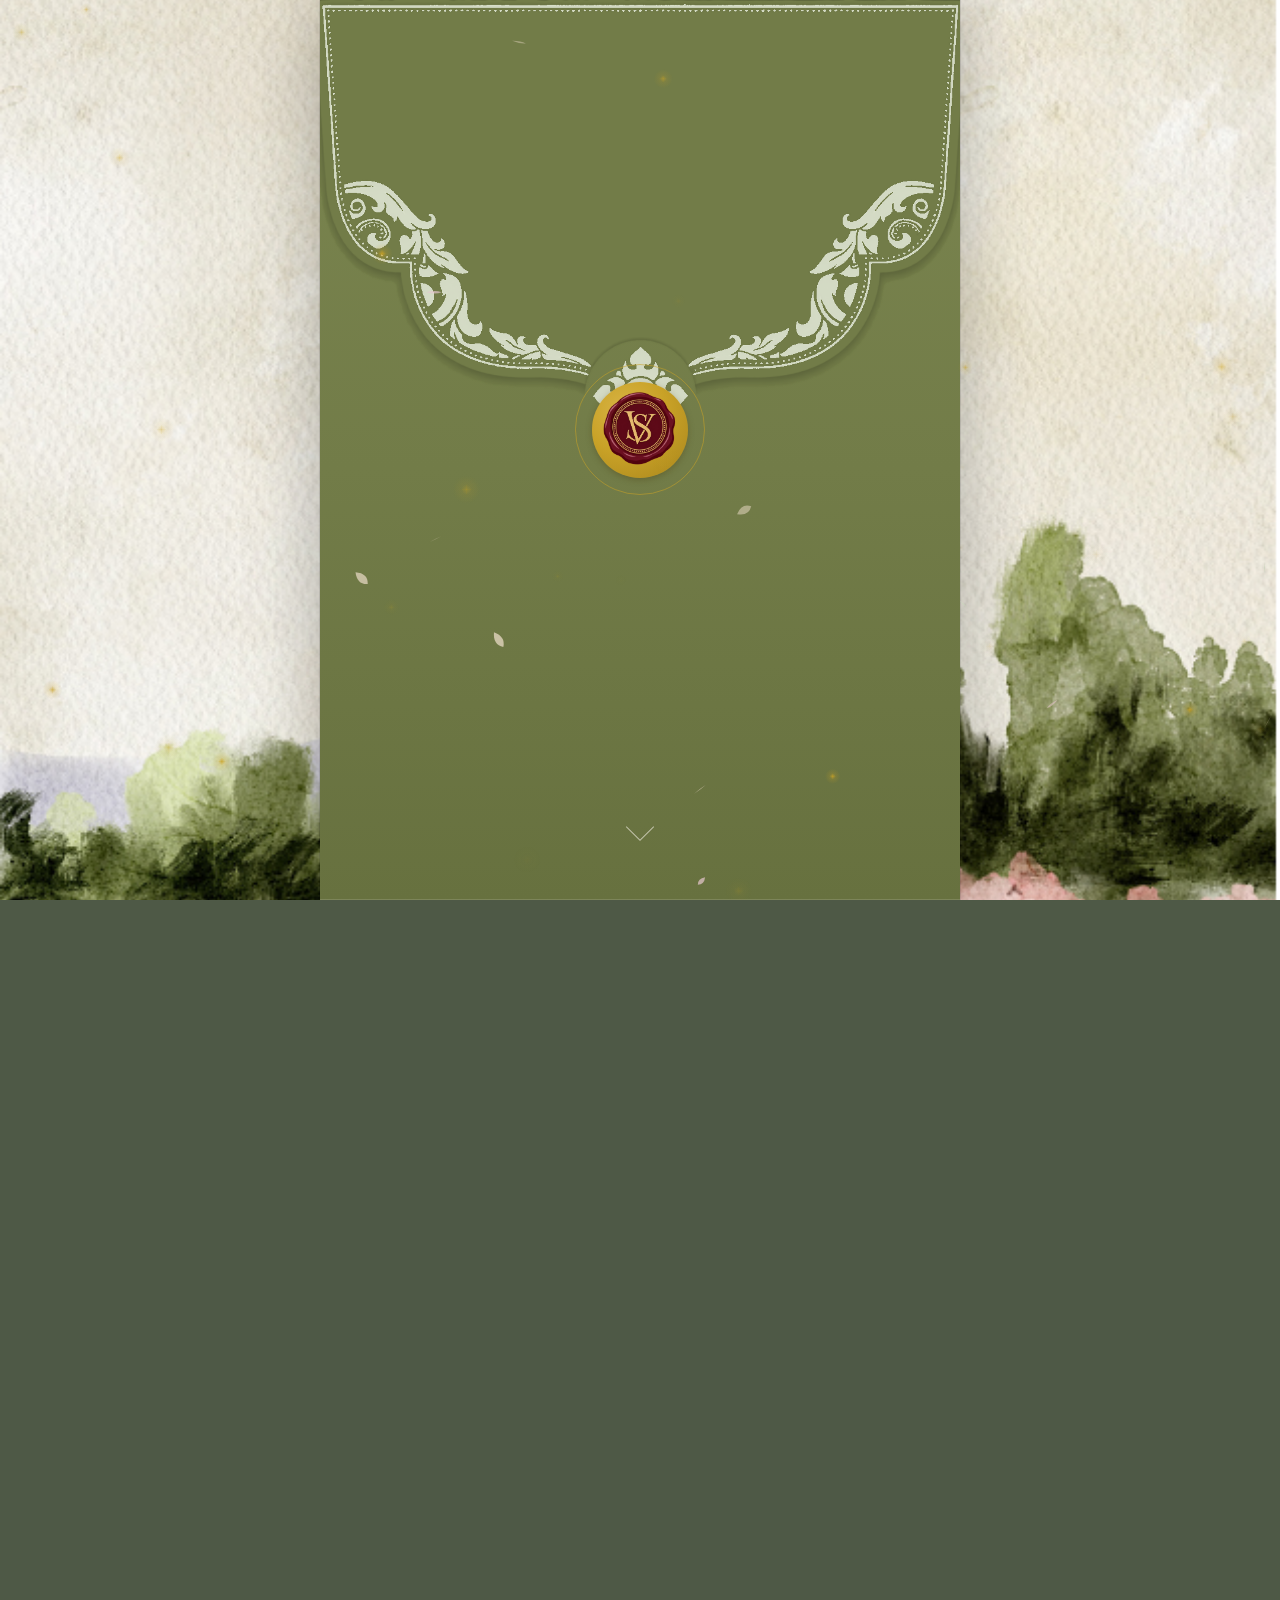
==== commit cf9233fe: "feat: envelope intro, save-the-date reveal, music and ambient effects Replaces the old section 0 wit" ====
--- a/index.html
+++ b/index.html
@@ -4,18 +4,66 @@
 <meta charset="utf-8">
 <meta name="viewport" content="width=device-width, initial-scale=1, viewport-fit=cover">
 <title>Wedding Invitation</title>
+<link rel="icon" href="data:image/svg+xml,%3Csvg xmlns='http://www.w3.org/2000/svg' viewBox='0 0 32 32'%3E%3Ccircle cx='16' cy='16' r='13' fill='%23c9a227'/%3E%3C/svg%3E">
 <link rel="stylesheet" href="css/style.css">
+<noscript>
+  <!-- Without JS the envelope can never be opened, so skip straight to the card. -->
+  <style>
+    #p05 .sd__cover{ display:none !important; }
+    #p05 .sd__stage,
+    #p05 .sd__line{ opacity:1 !important; transform:none !important; }
+  </style>
+</noscript>
 </head>
 <body>
 
 <main class="deck">
 
+  <!-- ============ 0.5 · SAVE THE DATE (envelope + zoom reveal) ============ -->
+  <!-- Opens closed. Tapping the seal opens the flap, the cover fades away and
+       the card zooms down into place, then the lines stagger in. Nothing
+       scrolls. Edit the text below — add or remove a <p class="sd__line">
+       and the cadence re-indexes itself. -->
+  <section class="page sd-ready" id="p05" data-no-reveal>
+    <div class="frame">
+      <div class="slot slot--bg slot--optional" data-slot="p05-bg.jpg"><img fetchpriority="high" decoding="async" src="assets/img/p4-bg.jpg" alt=""></div>
+
+      <!-- what gets revealed -->
+      <div class="sd__stage">
+        <div class="slot slot--fit slot--optional sd__floral" data-slot="p05-floral.png"><img decoding="async" src="assets/img/p8-floral.png" alt=""></div>
+        <div class="frame__body sd" data-savedate>
+          <p class="sd__line sd__eyebrow">Save <em>the</em> Date</p>
+          <p class="sd__line sd__names">Vanchhay<span class="sd__heart">&#9825;</span>Somanita</p>
+          <p class="sd__line sd__caps">Join us for our special day</p>
+          <p class="sd__line sd__body">Sunday 22<sup>nd</sup> November 2026</p>
+          <p class="sd__line sd__body">Pech Chet Restaurant<br>Dam Dek, Siem Reap</p>
+          <p class="sd__line sd__closing">With love, Will & Losie</p>
+        </div>
+      </div>
+
+      <!-- the cover: sits on top until opened -->
+      <div class="sd__cover">
+        <button class="envelope" type="button" data-envelope aria-label="Open invitation">
+          <span class="envelope__back"></span>
+          <!-- <span class="slot slot--fit envelope__card" data-slot="p0-card-1.png"><img fetchpriority="high" decoding="async" src="assets/img/p0-card-1.png" alt=""></span> -->
+          <span class="envelope__front"></span>
+          <span class="envelope__flap"></span>
+          <span class="envelope__seal">
+            <img fetchpriority="high" decoding="async" src="assets/img/p0-seal.png" alt="">
+            <!-- <span class="slot slot--fit slot--optional envelope__monogram" data-slot="p0-seal.png"><img decoding="async" src="assets/img/p0-seal.png" alt=""></span> -->
+          </span>
+        </button>
+        <span class="intro__hint" aria-hidden="true"></span>
+      </div>
+    </div>
+  </section>
+
   <!-- ============ 1 · INVITATION ============ -->
   <section class="page" id="p1">
     <div class="frame">
-      <div class="slot slot--bg" data-slot="p1-bg.jpg"><img fetchpriority="high" decoding="async" src="assets/img/p1-bg.jpg" alt=""></div>
-      <div class="frame__body body--center">
-        <div class="slot slot--fit p1__card" data-slot="p1-content.png"><img fetchpriority="high" decoding="async" src="assets/img/p1-content.png" alt=""></div>
+      <div class="slot slot--bg" data-slot="p1-bg.jpg"><img loading="lazy" decoding="async" src="assets/img/p1-bg.jpg" alt=""></div>
+      <div class="frame__body body--center">
+        <div class="slot slot--fit p1__card" data-slot="p1-content.png"><img loading="lazy" decoding="async" src="assets/img/p1-content.png" alt=""></div>
       </div>
     </div>
   </section>
@@ -138,6 +186,17 @@
 
 </main>
 
+<!-- Ambient petals and shimmer. One canvas for the whole site rather than
+     dozens of animated DOM nodes — 30-odd particles on a single compositor
+     layer instead of 30 layers. Purely decorative, never takes a click. -->
+<canvas class="ambient" data-ambient aria-hidden="true"></canvas>
+
+<!-- Music toggle. Stays hidden unless a track in TRACKS (js/app.js) actually
+     loads, so the site is unchanged if you never add audio. -->
+<button class="music" type="button" data-music aria-label="Toggle music" hidden>
+  <span class="music__bars" aria-hidden="true"><i></i><i></i><i></i></span>
+</button>
+
 <script src="js/app.js"></script>
 </body>
 </html>
--- a/css/style.css
+++ b/css/style.css
@@ -23,7 +23,14 @@
 
 body{
   margin:0;
-  background:var(--wall);   /* also what iOS shows on overscroll bounce */
+  /* The wall colour stays as the fallback: it paints instantly and is what
+     iOS shows on overscroll bounce, so there is never a white flash while
+     body-bg.jpg is still loading. */
+  background-color:var(--wall);
+  background-image:url('../assets/img/body-bg-1.png');
+  background-size:cover;
+  background-position:center center;
+  background-repeat:no-repeat;
   color:#4a5240;
   font-family:"Noto Sans Khmer","Hanuman",system-ui,-apple-system,"Segoe UI",sans-serif;
   -webkit-font-smoothing:antialiased;
@@ -72,6 +79,7 @@
   position:relative;
   overflow:hidden;
   background:var(--slot-bg);
+  display:block;              /* the envelope uses <span> slots inside a button */
   min-width:0;                /* grid/flex items default to min-*:auto, which */
   min-height:0;               /* refuses to shrink below the image's own size */
 }
@@ -116,6 +124,11 @@
   word-break:break-all;
 }
 .slot--bg.is-empty{ border:0; border-radius:0; }
+
+/* Optional slots (envelope seal, intro background): if the file isn't there,
+   show nothing at all rather than a dashed placeholder box. */
+.slot--optional.is-empty{ border:0; background:transparent; }
+.slot--optional.is-empty::after{ content:none; }
 .slot--bg.is-empty::after{
   font-size:11px;
   place-content:end start;
@@ -141,7 +154,10 @@
 /* While priming, elements snap to the hidden state instead of animating
    into it — otherwise the first paint shows them at full opacity and they
    visibly fade OUT before fading in. */
-.is-priming .reveal{ transition:none !important; }
+.is-priming .reveal,
+.is-priming .sd__line,
+.is-priming .sd__stage,
+.is-priming .sd__cover{ transition:none !important; }
 
 @media (prefers-reduced-motion: no-preference){
   .reveal{
@@ -156,6 +172,487 @@
 
   .reveal.is-in{ opacity:1; transform:none; }
 }
+
+/* ============================================================
+   0 · ENVELOPE (intro)
+
+   Drawn entirely in CSS so it needs no artwork and stays crisp at
+   any size. Sized in cqw, so it scales with the card exactly like
+   the countdown does.
+
+   Stacking, closed:  back < card < front < flap
+   The flap swaps to the bottom of the stack halfway through its
+   rotation, which is what sells it as opening rather than sliding.
+   ============================================================ */
+
+/* The cover the envelope sits on, before the card is revealed underneath. */
+.sd__cover{
+  position:absolute;
+  inset:0;
+  z-index:3;
+  display:grid;
+  place-items:center;
+  background:
+    radial-gradient(72% 52% at 50% 42%, #f6f3e9 0%, #ebeade 58%, #dfe2d2 100%);
+  transition:opacity .77s ease, transform 1.19s cubic-bezier(.22,.61,.36,1);
+}
+/* Lifts away toward the viewer as it fades, so the card beneath reads as
+   coming forward rather than the cover simply switching off. */
+#p05.is-on .sd__cover{
+  opacity:0;
+  transform:scale(1.08);
+  pointer-events:none;
+}
+
+.envelope{
+  position:relative;
+  /* The fold depth. At full bleed the frame is much taller than a real
+     envelope, so a deep flap reads as an hourglass rather than paper.
+     Everything below is derived from this one number. */
+  --flap-h:27%;
+  /* Fills the whole card. The section IS the envelope, so a tap anywhere
+     opens it. No drop shadow: nothing is floating on anything once it runs
+     edge to edge. */
+  width:100%;
+  height:100%;
+  margin:0;
+  padding:0;
+  border:0;
+  background:none;
+  cursor:pointer;
+  /* Short perspective on purpose. At 1800px over a ~390px element the fold
+     is nearly orthographic and reads as a vertical squash rather than paper
+     hinging away from you. */
+  perspective:760px;
+  perspective-origin:50% 0%;
+  -webkit-tap-highlight-color:transparent;
+  transition:transform .5s cubic-bezier(.22,.61,.36,1);
+}
+.envelope:active{ transform:scale(.995); }
+.envelope:focus-visible{ outline:2px solid var(--gold, #c9a227); outline-offset:8px; }
+
+.envelope > span{ position:absolute; display:block; }
+
+/* --- pocket ------------------------------------------------- */
+
+/* A shade deeper than the front, so there is depth behind the card as it
+   lifts rather than one flat field of colour. */
+.envelope__back{
+  inset:0;
+  z-index:1;
+  background:linear-gradient(180deg, #67713f 0%, #5c6537 100%);
+}
+
+/* Full-height front panel. A triangular flap can never cover the envelope's
+   top corners, so a short pocket left the card peeking out at the sides —
+   the front has to be the full rectangle, with the card hidden behind it. */
+.envelope__front{
+  inset:0;
+  z-index:3;
+  /* #727c48. The gradient is the same hue lightened at the top and deepened
+     at the foot, so the paper has a little form instead of reading as a flat
+     swatch; the top shade is the crease where the flap lands. */
+  background:
+    linear-gradient(180deg,
+      rgba(0,0,0,.10) 0,
+      rgba(0,0,0,0) 4%,
+      rgba(0,0,0,0) 100%),
+    linear-gradient(180deg, #7b8650 0%, #727c48 52%, #67713f 100%);
+}
+/* side and bottom seams, the way the paper actually folds */
+/* No drawn seams. The diagonal folds of a real envelope only read correctly
+   at roughly envelope proportions; stretched to a full phone screen they
+   turn into stacked triangles. A plain pocket with one shallow fold at the
+   bottom is honest at any size — and this is all replaced the moment real
+   envelope artwork goes in. */
+.envelope__front::after{
+  content:"";
+  position:absolute;
+  inset:auto 0 0 0;
+  height:1px;
+  background:rgba(255,255,255,.14);
+}
+
+/* --- flap --------------------------------------------------- */
+
+/* Real flap artwork. Its own 1080x725 ratio drives the height, so the
+   scalloped edge keeps its shape at every screen size instead of being
+   stretched to a fixed percentage. */
+.envelope__flap{
+  inset:0 0 auto 0;
+  height:auto;
+  aspect-ratio:1080 / 725;
+  z-index:4;
+  transform-origin:top center;
+  /* backface left visible on purpose: past 90deg you see the inside of the
+     flap standing up above the envelope, which is what makes it read as
+     opened rather than simply vanished. */
+  background:url('../assets/img/p0-envelope-flap.png') center / 100% 100% no-repeat;
+}
+
+/* --- wax seal ----------------------------------------------- */
+
+.envelope__seal{
+  left:50%;
+  top:calc(100cqw * 725 / 1080);   /* the flap artwork's own tip */
+  width:15%;
+  aspect-ratio:1;
+  z-index:5;
+  transform:translate(-50%,-50%);
+  border-radius:50%;
+  background:radial-gradient(circle at 34% 30%, #d8b445 0%, #c9a227 45%, #a8851c 100%);
+  box-shadow:0 2px 6px rgba(72,58,14,.34);
+  transition:opacity .35s ease, transform .35s ease;
+}
+.envelope__seal::after{           /* the "press me" pulse */
+  content:"";
+  position:absolute;
+  inset:-18%;
+  border-radius:50%;
+  border:1px solid rgba(201,162,39,.55);
+  animation:seal-pulse 2.6s ease-out infinite;
+}
+.envelope__monogram{ position:absolute; inset:14%; }
+
+@keyframes seal-pulse{
+  0%   { transform:scale(.9);  opacity:.9; }
+  70%  { transform:scale(1.5); opacity:0; }
+  100% { transform:scale(1.5); opacity:0; }
+}
+
+/* --- the card inside ---------------------------------------- */
+
+.envelope__card{
+  left:6%; bottom:4%;
+  width:88%;
+  aspect-ratio:414 / 582;
+  z-index:2;                      /* behind the front panel until it rises */
+  background:#fdfbf5;
+  border-radius:2px;
+  box-shadow:0 2px 10px rgba(60,52,30,.22);
+}
+
+/* --- opening ------------------------------------------------ */
+
+.envelope.is-open{ cursor:default; }
+.envelope.is-open .envelope__seal{ opacity:0; transform:translate(-50%,-50%) scale(.6); }
+.envelope.is-open .envelope__seal::after{ animation:none; }
+
+.envelope.is-open .envelope__flap{
+  animation:flap-open 1.15s cubic-bezier(.45,.05,.25,1) forwards;
+}
+/* Opens to just past edge-on and dissolves there, rather than folding the
+   full 176deg. The envelope is full bleed, so there is no room above the
+   hinge: anything past 90deg sits outside the frame and is clipped away,
+   which read as the flap vanishing mid-motion instead of opening. Ending at
+   the point where it is genuinely edge-on keeps every frame visible. */
+@keyframes flap-open{
+  0%   { transform:rotateX(0deg);   filter:brightness(1);   opacity:1; }
+  55%  {                            filter:brightness(.74); }
+  76%  {                                                    opacity:1; }
+  100% { transform:rotateX(-97deg); filter:brightness(.46);  opacity:0; }
+}
+
+.envelope.is-open .envelope__card{
+  animation:card-out 1.1s .5s cubic-bezier(.22,.61,.36,1) forwards;
+}
+@keyframes card-out{
+  /* Only a short lift. The envelope now fills the frame, so a full 58% would
+     just push the card off the top edge and get clipped. */
+  to{ transform:translateY(-14%) scale(1.02); }
+}
+
+/* --- tap hint ----------------------------------------------- */
+
+.intro__hint{
+  position:absolute;
+  left:50%; bottom:7%;
+  width:3.2cqw; height:3.2cqw;
+  border-right:1.5px solid rgba(245,242,230,.62);
+  border-bottom:1.5px solid rgba(245,242,230,.62);
+  transform:translateX(-50%) rotate(45deg);
+  animation:hint-bob 2.2s ease-in-out infinite;
+}
+@keyframes hint-bob{
+  0%,100%{ transform:translate(-50%,0) rotate(45deg);      opacity:.45; }
+  50%    { transform:translate(-50%,.9cqw) rotate(45deg);  opacity:.9; }
+}
+.envelope.is-open ~ .intro__hint{ opacity:0; animation:none; transition:opacity .4s; }
+
+/* Scroll is held on the intro until the envelope is opened. */
+/* iOS Safari ignores overflow:hidden on html/body for touch scrolling, so the
+   page still moved under your finger. position:fixed is the part that actually
+   holds it. Safe here because the intro is the first section, so there is no
+   scroll offset to preserve and restore. */
+.intro-locked,
+.intro-locked body{
+  overflow:hidden;
+  height:100%;
+  overscroll-behavior:none;
+}
+.intro-locked body{
+  position:fixed;
+  top:0; left:0;
+  width:100%;
+}
+
+@media (prefers-reduced-motion: reduce){
+  .envelope__seal::after,
+  .intro__hint{ animation:none; }
+}
+
+/* ============================================================
+   KEN BURNS
+
+   A very slow drift on the watercolour backgrounds so the static
+   pages breathe. `alternate` means it eases back the way it came
+   instead of snapping to the start, and each section is given a
+   different duration and origin so they never move in lockstep.
+
+   Paused by default and only run while the section is on screen —
+   eight large images holding composited layers at once is real
+   memory on a cheap phone, for motion nobody can see.
+   ============================================================ */
+
+@media (prefers-reduced-motion: no-preference){
+  .slot--bg > img{
+    animation:ken-burns 26s ease-in-out infinite alternate;
+    animation-play-state:paused;
+    transform-origin:50% 45%;
+  }
+  .page.kb-live .slot--bg > img{ animation-play-state:running; }
+
+  @keyframes ken-burns{
+    from{ transform:scale(1.005); }
+    to  { transform:scale(1.075) translate(-1.2%, -1.6%); }
+  }
+
+  /* out of phase with each other */
+  #p1 .slot--bg > img{ animation-duration:26s; animation-delay:-3s;  transform-origin:48% 40%; }
+  #p2 .slot--bg > img{ animation-duration:31s; animation-delay:-11s; transform-origin:55% 55%; }
+  #p3 .slot--bg > img{ animation-duration:28s; animation-delay:-7s;  transform-origin:42% 50%; }
+  #p4 .slot--bg > img{ animation-duration:34s; animation-delay:-17s; transform-origin:50% 60%; }
+  #p8 .slot--bg > img{ animation-duration:30s; animation-delay:-5s;  transform-origin:58% 45%; }
+}
+
+/* ============================================================
+   AMBIENT LAYER
+
+   Sits above the sections so petals drift over the card, and below
+   the music button so that stays clickable. pointer-events:none
+   means it can never swallow a tap on the envelope or the map link.
+   ============================================================ */
+
+.ambient{
+  position:fixed;
+  inset:0;
+  z-index:40;
+  width:100%;
+  height:100%;
+  pointer-events:none;
+  display:block;
+}
+
+/* Nothing to animate if the guest asked for stillness. JS skips the whole
+   loop too — this is just belt and braces. */
+@media (prefers-reduced-motion: reduce){
+  .ambient{ display:none; }
+}
+
+/* ============================================================
+   MUSIC TOGGLE
+
+   Fixed, small, and wordless — three bars that animate while a
+   track plays and rest flat when paused. Starts muted-looking and
+   only appears once a track has actually loaded.
+   ============================================================ */
+
+.music{
+  position:fixed;
+  right:max(16px, env(safe-area-inset-right));
+  bottom:max(16px, env(safe-area-inset-bottom));
+  z-index:50;
+  width:44px; height:44px;
+  display:grid;
+  place-items:center;
+  padding:0;
+  border:0;
+  border-radius:50%;
+  cursor:pointer;
+  background:rgba(78,89,70,.82);
+  backdrop-filter:blur(6px);
+  -webkit-backdrop-filter:blur(6px);
+  box-shadow:0 3px 14px rgba(40,48,34,.3);
+  -webkit-tap-highlight-color:transparent;
+  transition:transform .25s cubic-bezier(.22,.61,.36,1), opacity .25s ease;
+}
+.music[hidden]{ display:none; }
+.music:active{ transform:scale(.92); }
+.music:focus-visible{ outline:2px solid #c9a227; outline-offset:3px; }
+
+.music__bars{ display:flex; align-items:flex-end; gap:3px; height:16px; }
+.music__bars i{
+  display:block;
+  width:3px;
+  height:5px;
+  border-radius:1px;
+  background:#eee9da;
+  transform-origin:bottom;
+}
+
+/* Playing: the bars dance. Paused: they settle flat. */
+.music.is-playing .music__bars i{ animation:eq .95s ease-in-out infinite; }
+.music.is-playing .music__bars i:nth-child(2){ animation-delay:.22s; }
+.music.is-playing .music__bars i:nth-child(3){ animation-delay:.44s; }
+
+@keyframes eq{
+  0%,100%{ height:5px;  opacity:.75; }
+  50%    { height:16px; opacity:1; }
+}
+
+.music:not(.is-playing){ background:rgba(78,89,70,.55); }
+.music:not(.is-playing) .music__bars i{ height:5px; opacity:.6; }
+
+@media (prefers-reduced-motion: reduce){
+  .music.is-playing .music__bars i{ animation:none; height:11px; }
+}
+
+/* ============================================================
+   0.5 · SAVE THE DATE
+
+   A staggered line-by-line reveal. Every timing knob is a custom
+   property below, so the whole cadence is three numbers.
+
+   The lines are hidden only once JS has added .sd-ready — if the
+   script never runs, the text is simply visible rather than stuck
+   at opacity 0.
+   ============================================================ */
+
+/* Drop a .woff2 at this path to get the real script face. Until then
+   the stack falls through to whatever cursive the system has, so the
+   layout is never broken by a missing file. */
+@font-face{
+  font-family:'Wedding Script';
+  src:url('../assets/fonts/script.woff2') format('woff2');
+  font-display:swap;
+}
+
+#p05{
+  --sd-start:.77s;   /* pause after the zoom begins, before line 1 */
+  --sd-step:1.45s;   /* gap between lines */
+  --sd-fade:1.02s;   /* how long each line takes to arrive */
+}
+
+#p05 .frame{ background:#fbfaf4; }
+
+.sd{
+  justify-content:flex-end;
+  padding:0 9cqw 16cqw;
+  text-align:left;
+  color:#5b6450;
+}
+
+.sd__floral{
+  position:absolute;
+  top:0; right:0;
+  width:78%;
+  z-index:1;
+}
+
+.sd__line{
+  position:relative;
+  z-index:2;
+  margin:0 0 3.2cqw;
+  line-height:1.35;
+}
+.sd__line:last-child{ margin-bottom:0; }
+
+.sd__eyebrow{
+  font-family:Georgia, 'Times New Roman', serif;
+  font-size:3.4cqw;
+  letter-spacing:.42em;
+  text-transform:uppercase;
+  color:#7b8570;
+}
+.sd__eyebrow em{ font-style:italic; text-transform:lowercase; letter-spacing:.12em; }
+
+.sd__names{
+  font-family:'Wedding Script','Snell Roundhand','Apple Chancery','Segoe Script',cursive;
+  /* Scales down as the names get longer instead of running off the card.
+     Wrapping happens at the heart, never mid-name. */
+  font-size:clamp(1rem, 11cqw, 11cqw);
+  line-height:1.12;
+  margin-bottom:4cqw;
+  max-width:100%;
+  color:#4e5847;
+}
+.sd__names--long{ font-size:8.5cqw; }
+.sd__heart{
+  display:inline-block;
+  font-size:.42em;
+  vertical-align:middle;
+  margin:0 .3em;
+  color:#8a9479;
+}
+
+.sd__caps{
+  font-family:Georgia, 'Times New Roman', serif;
+  font-size:3.1cqw;
+  letter-spacing:.26em;
+  text-transform:uppercase;
+}
+
+.sd__body{
+  font-family:Georgia, 'Times New Roman', serif;
+  font-size:3.9cqw;
+  line-height:1.5;
+}
+.sd__body sup{ font-size:.6em; }
+
+.sd__closing{
+  font-family:Georgia, 'Times New Roman', serif;
+  font-style:italic;
+  font-size:3.2cqw;
+  color:#7b8570;
+}
+
+/* --- the reveal --------------------------------------------- */
+
+/* Everything that gets revealed lives in one layer, so the zoom is a single
+   transform on the stage rather than each child animating separately. */
+.sd__stage{
+  position:absolute;
+  inset:0;
+  z-index:1;
+  display:flex;
+  flex-direction:column;
+}
+
+#p05.sd-ready .sd__stage{
+  opacity:0;
+  transform:scale(1.16);
+}
+#p05.sd-ready .sd__line{
+  opacity:0;
+  transform:translateY(16px);
+}
+
+@media (prefers-reduced-motion: no-preference){
+  #p05.sd-ready .sd__line{
+    transition:
+      opacity   var(--sd-fade) ease,
+      transform var(--sd-fade) cubic-bezier(.22,.61,.36,1);
+    transition-delay:calc(var(--sd-start) + var(--i, 0) * var(--sd-step));
+  }
+  #p05.sd-ready .sd__stage{
+    transition:
+      opacity   1.28s ease,
+      transform 2.04s cubic-bezier(.22,.61,.36,1);
+  }
+}
+
+#p05.is-on .sd__stage{ opacity:1; transform:none; }
+#p05.is-on .sd__line{ opacity:1; transform:none; }
 
 /* ============================================================
    1 · INVITATION
@@ -343,18 +840,12 @@
    DESKTOP — centre a portrait card, page background around it
    ============================================================ */
 @media (min-width:768px){
-  /* Deep sage wall: the cream card reads as a physical invitation pinned to it,
-     and the gold/olive artwork keeps its contrast instead of dissolving into
-     a near-white page. Grain is a 120px SVG noise tile at 4% — invisible as a
-     pattern, but it stops the flat fill from looking like dead screen space. */
+  /* The wall image holds still while the sections scroll past it, so the card
+     reads as moving across a fixed backdrop rather than dragging it along.
+     Only on desktop: background-attachment:fixed is janky or ignored on iOS,
+     and mobile barely shows the wall anyway. */
   body{
-    background-color:var(--wall);
-    background-image:
-      url("data:image/svg+xml,%3Csvg xmlns='http://www.w3.org/2000/svg' width='120' height='120'%3E%3Cfilter id='n'%3E%3CfeTurbulence type='fractalNoise' baseFrequency='.85' numOctaves='3'/%3E%3C/filter%3E%3Crect width='120' height='120' filter='url(%23n)' opacity='.4'/%3E%3C/svg%3E"),
-      linear-gradient(180deg, var(--wall-top) 0%, var(--wall) 55%, #434d3b 100%);
-    background-size:120px 120px, 100% 100vh;
-    background-attachment:scroll, fixed;
-    background-blend-mode:soft-light, normal;
+    background-attachment:fixed;
   }
 
   .page{
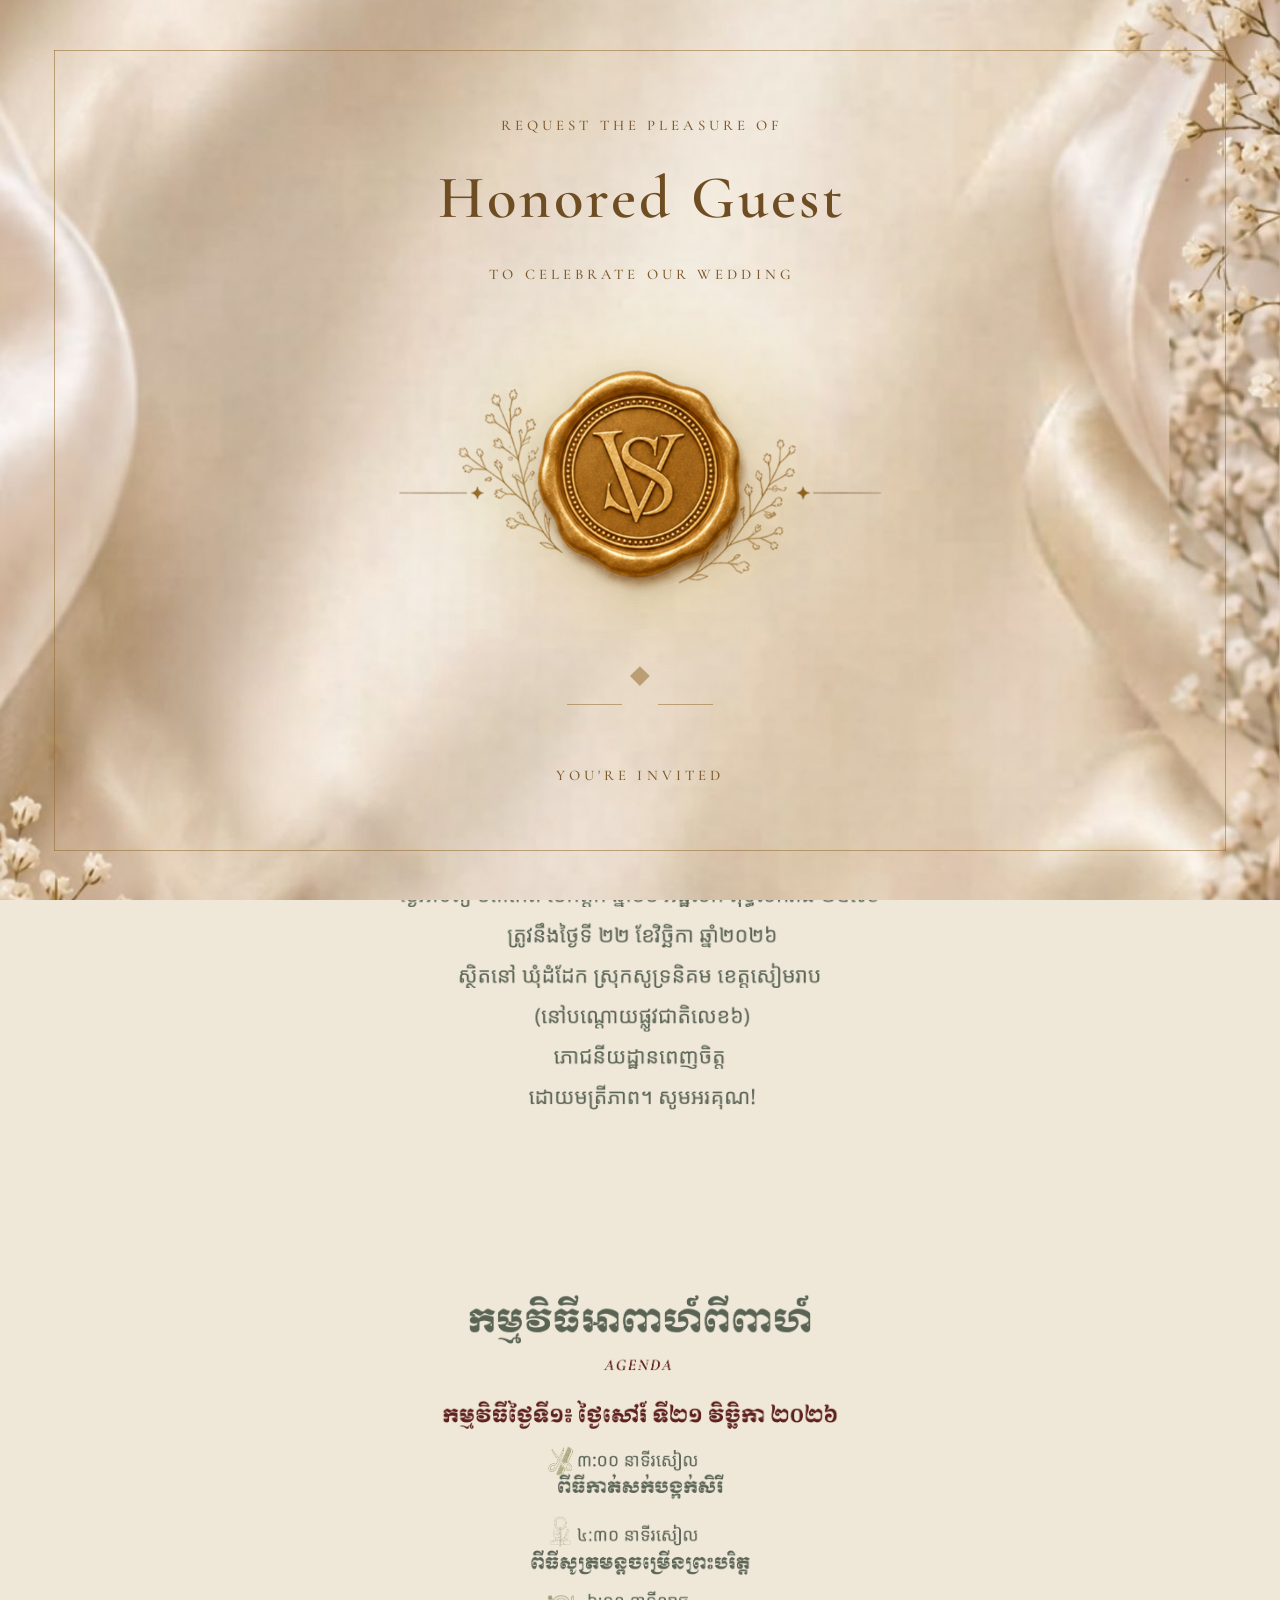
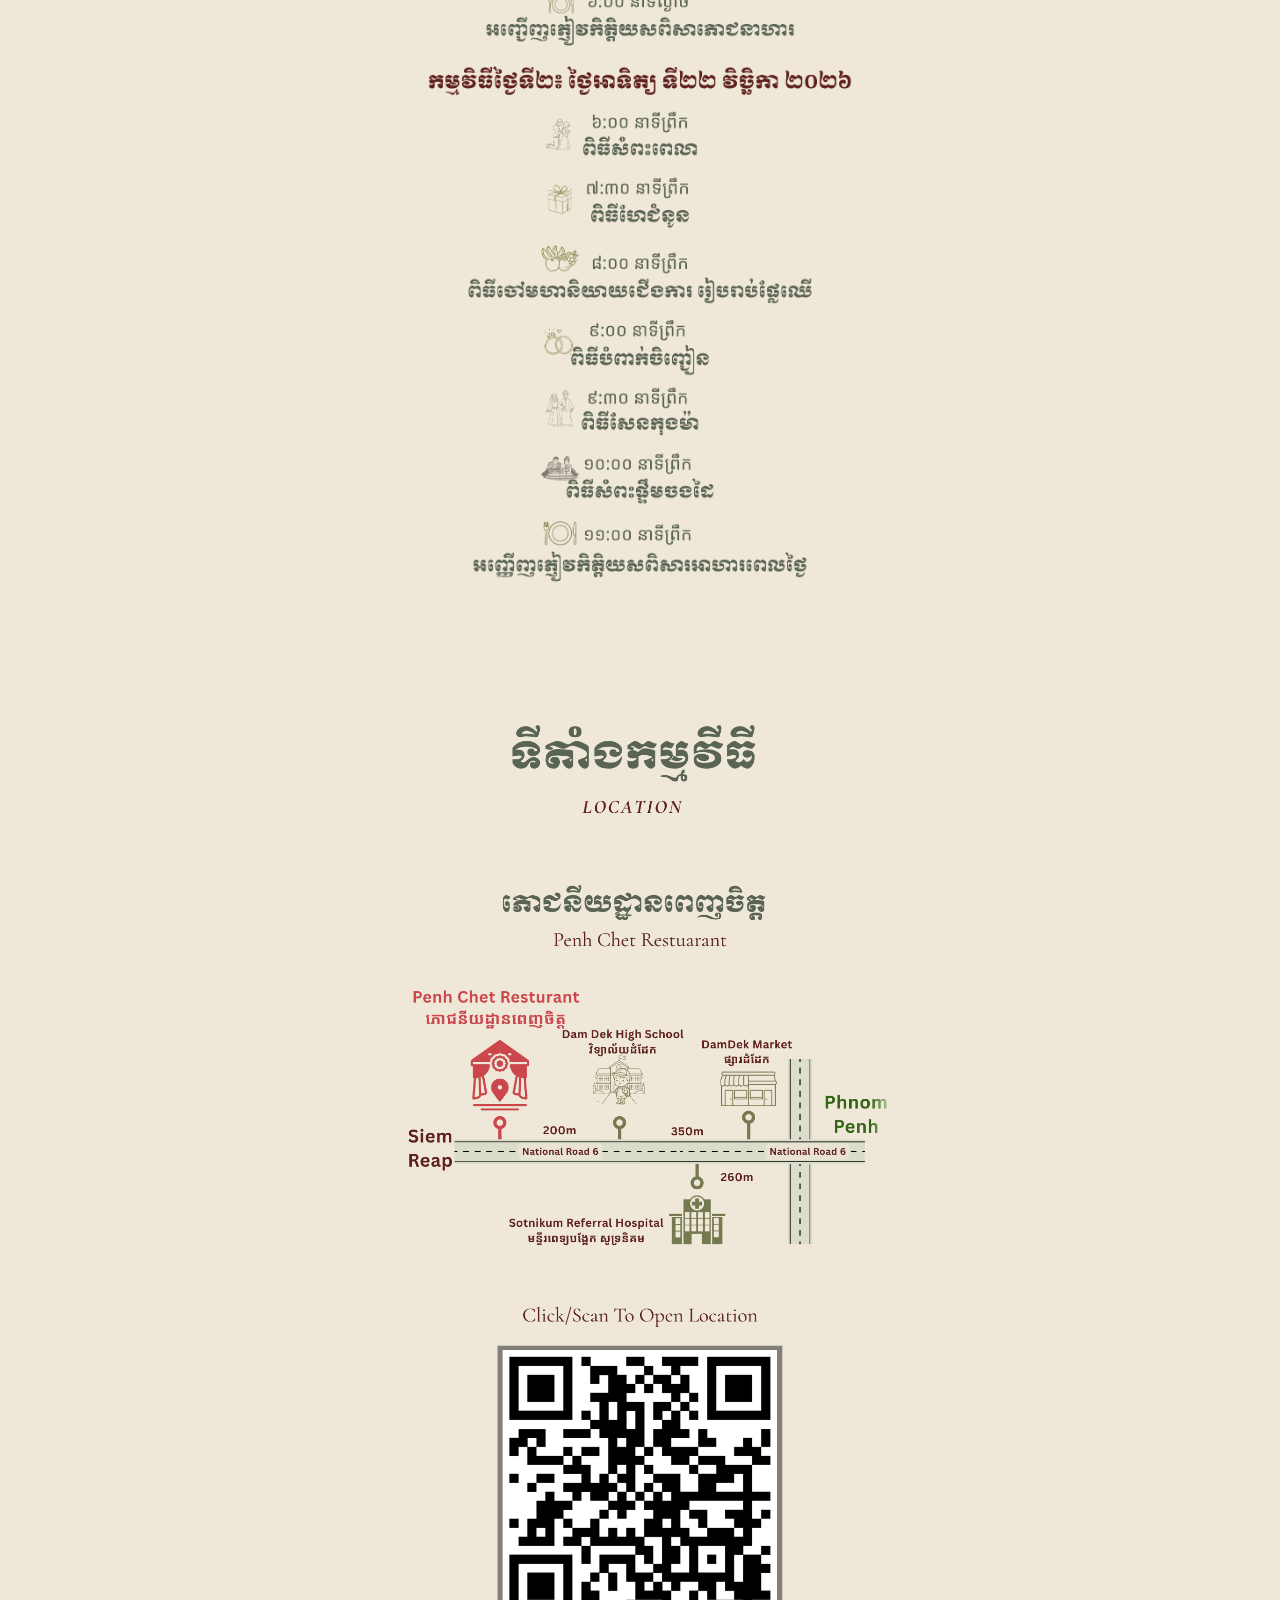
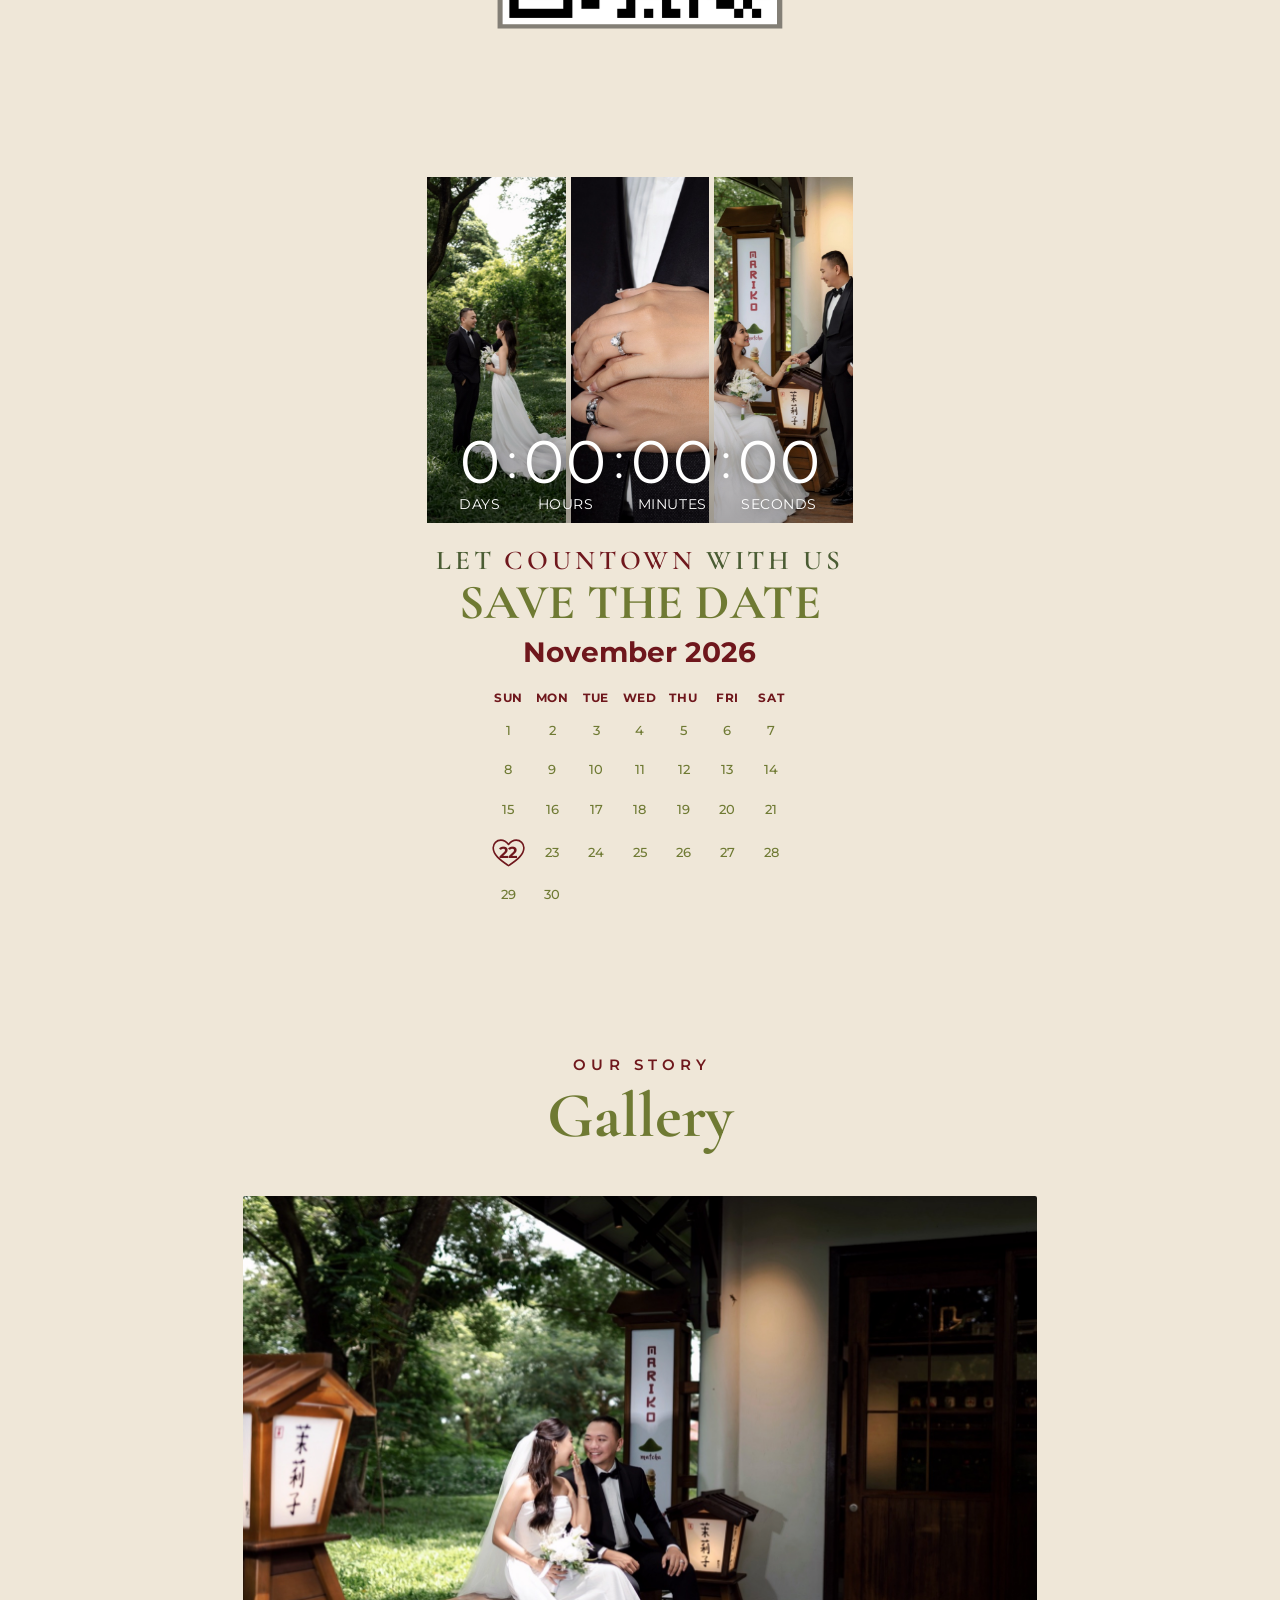
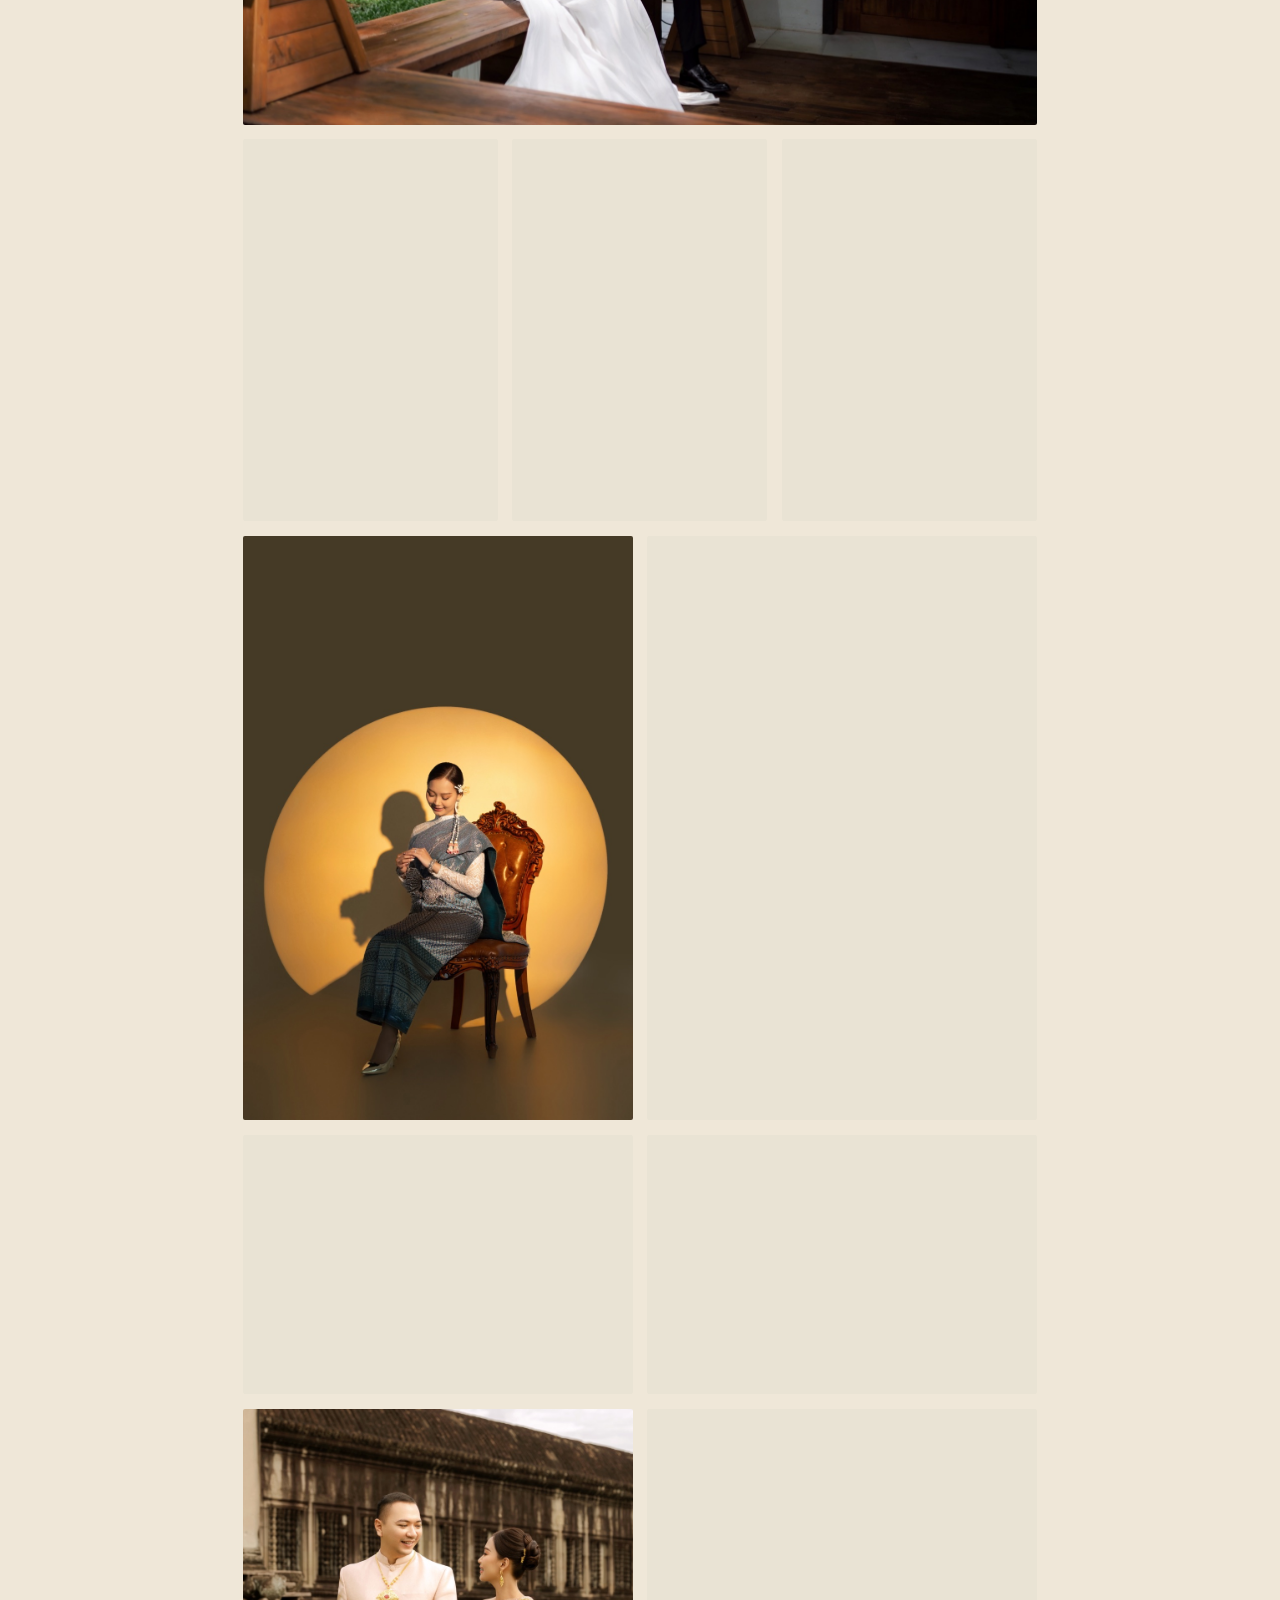
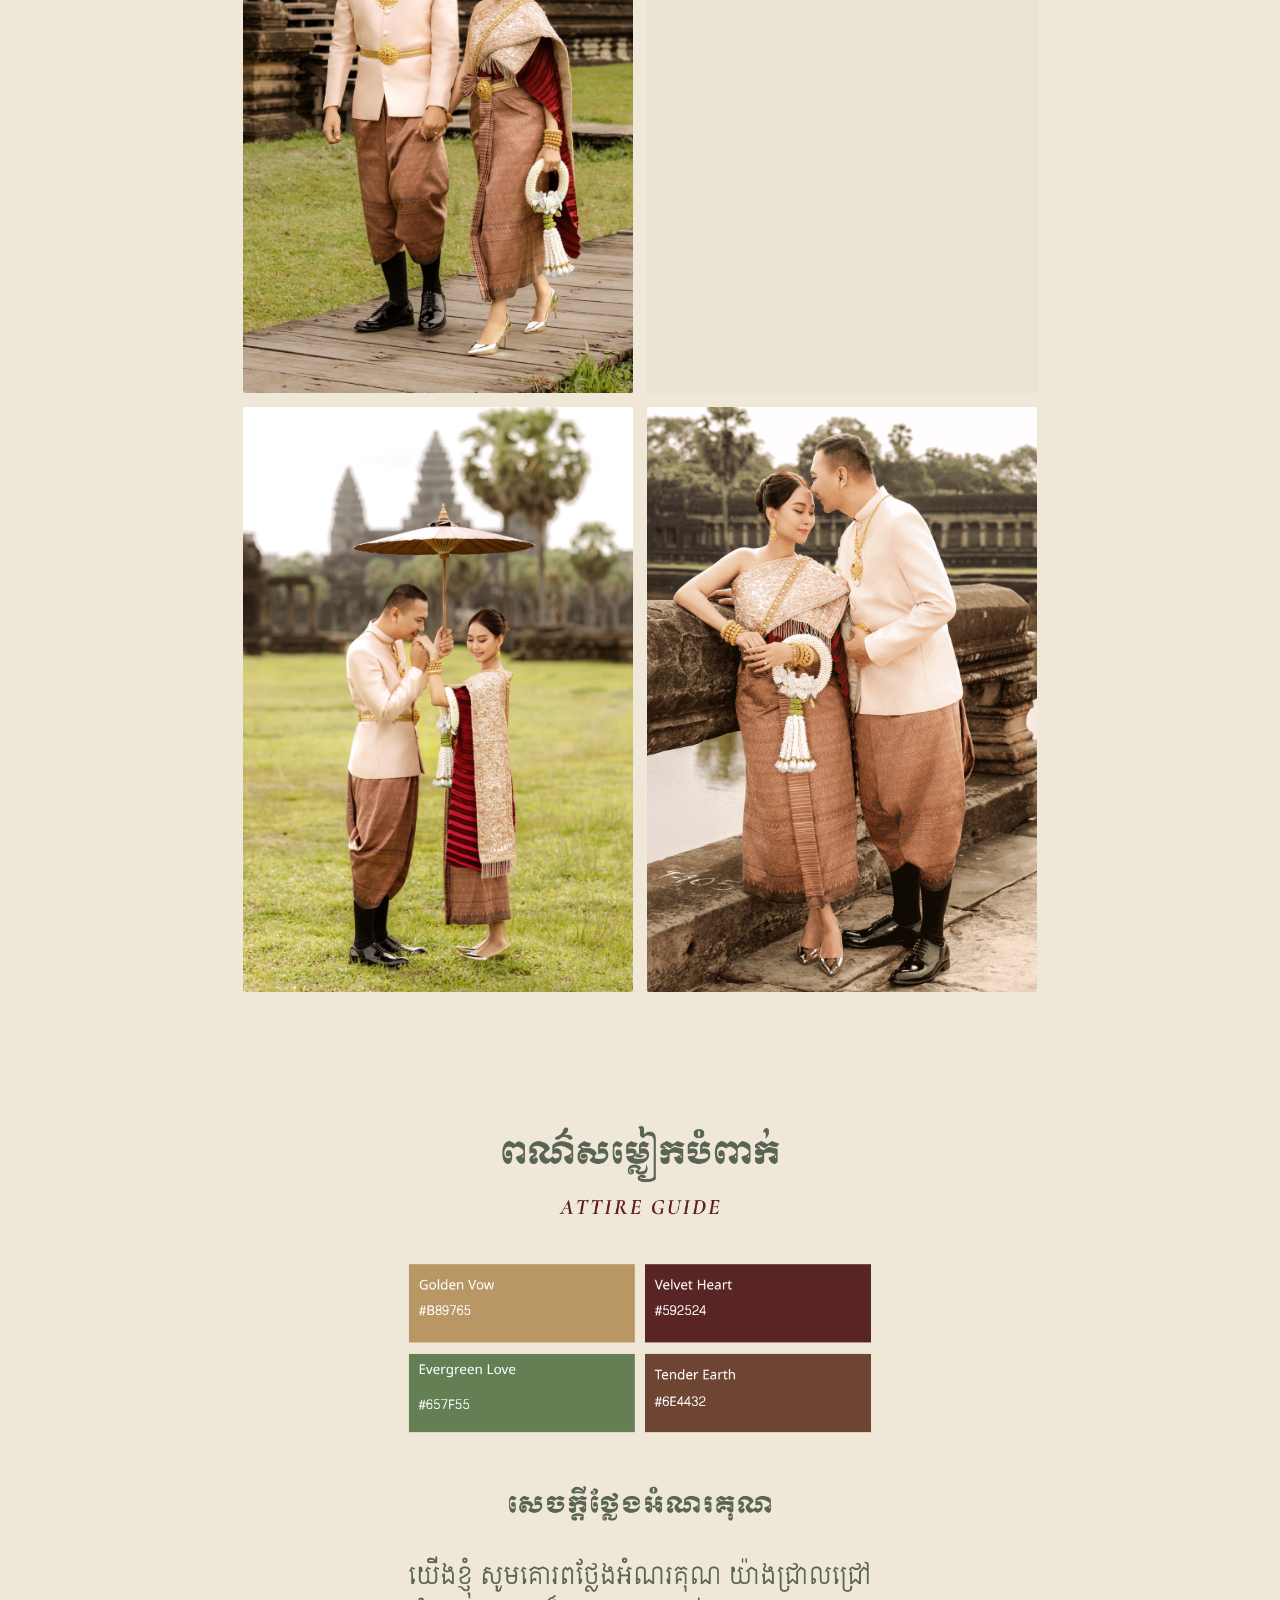
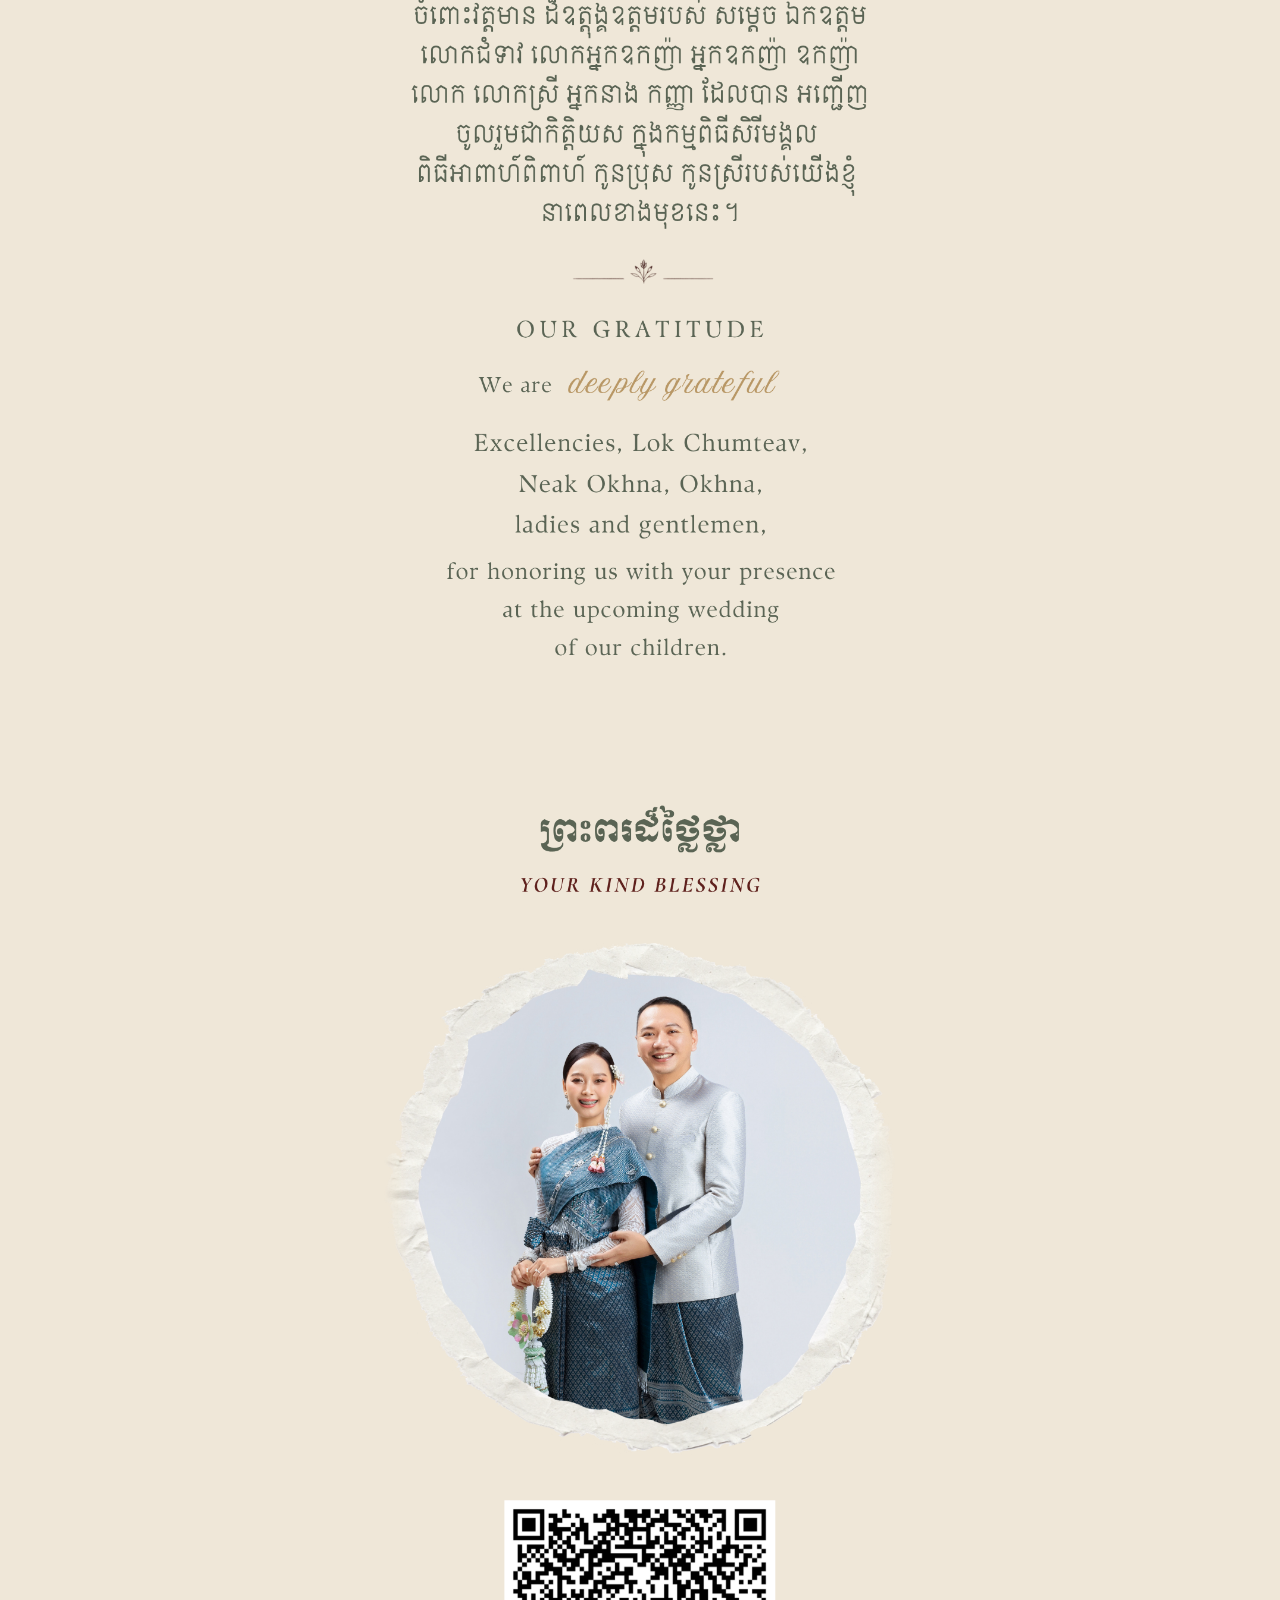
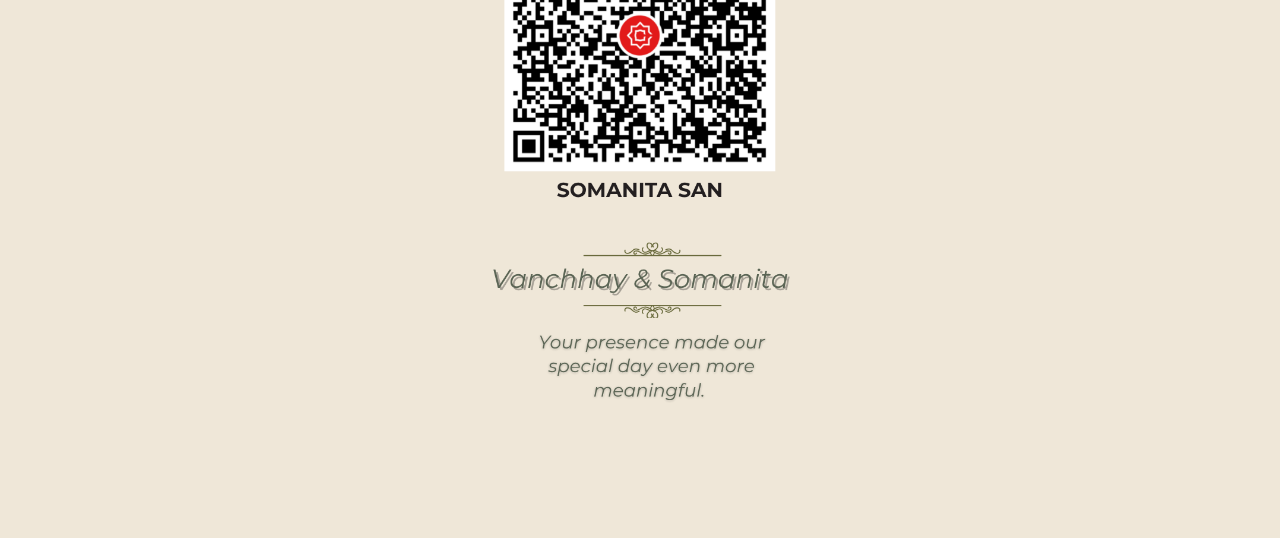
==== commit 5b75e630: "completion" ====
--- a/index.html
+++ b/index.html
@@ -4,199 +4,336 @@
 <meta charset="utf-8">
 <meta name="viewport" content="width=device-width, initial-scale=1, viewport-fit=cover">
 <title>Wedding Invitation</title>
-<link rel="icon" href="data:image/svg+xml,%3Csvg xmlns='http://www.w3.org/2000/svg' viewBox='0 0 32 32'%3E%3Ccircle cx='16' cy='16' r='13' fill='%23c9a227'/%3E%3C/svg%3E">
-<link rel="stylesheet" href="css/style.css">
-<noscript>
-  <!-- Without JS the envelope can never be opened, so skip straight to the card. -->
-  <style>
-    #p05 .sd__cover{ display:none !important; }
-    #p05 .sd__stage,
-    #p05 .sd__line{ opacity:1 !important; transform:none !important; }
-  </style>
-</noscript>
+<link rel="icon" href="data:image/svg+xml,%3Csvg xmlns='http://www.w3.org/2000/svg' viewBox='0 0 32 32'%3E%3Ccircle cx='16' cy='16' r='13' fill='%23727c48'/%3E%3C/svg%3E">
+<link rel="preconnect" href="https://fonts.googleapis.com">
+<link rel="preconnect" href="https://fonts.gstatic.com" crossorigin>
+<link rel="stylesheet" href="https://fonts.googleapis.com/css2?family=Cormorant+Garamond:wght@500;600;700&family=Montserrat:wght@400;500;600;700&display=swap">
+<link rel="stylesheet" href="css/simple.css">
 </head>
 <body>
 
+<!-- The curtains are fixed to the viewport, so they genuinely never move.
+     A pair inside each section scrolls with that section, which reads as the
+     whole page sliding rather than just the content. One frame, once. -->
+<!-- Ambient drift: gold flecks, bubble lights and petals. One canvas
+     rather than a few dozen animated elements — the same motion costs a
+     single composited layer instead of thirty, which is what keeps it
+     honest on a phone. Sits above the designs but below the curtains, so
+     the drapes stay in front and the whole thing reads as depth. -->
+<canvas class="ambient" id="ambient" aria-hidden="true"></canvas>
+
+<div class="curtains" aria-hidden="true">
+  <span class="curtain curtain--l slot slot--optional" data-slot="n-curtain-left.png"><img fetchpriority="high" decoding="async" src="assets/img/NITA-curtains-left.png" alt=""></span>
+  <span class="curtain curtain--r slot slot--optional" data-slot="n-curtain-right.png"><img fetchpriority="high" decoding="async" src="assets/img/NITA-curtains-right.png" alt=""></span>
+</div>
+
+<!-- A fixed haze across the top. Content scrolling up meets it and dissolves
+     into the paper before it can reach the screen edge, instead of sliding off
+     as a hard-edged rectangle. Sits under the curtains, so those stay sharp.
+     Mobile only — see the breakpoint in css/simple.css. -->
+<!-- <div class="veil veil--t" aria-hidden="true"></div> -->
+
+  <!-- ============ 1 · INVITATION ============ -->
+  <!-- Built from parts, same as section 5. The crest and each block of
+       Khmer text are separate images for now, so any one of them can be
+       re-exported or swapped for live text later without touching the rest.
+       Widths and the space above each block are per-block variables — tune
+       a single line to re-balance the page. -->
+<!-- ============ 0 · COVER ============ -->
+<!-- A fixed overlay, deliberately NOT a .page in the deck. Section 1 is
+     already sitting behind it at scroll 0, so when the silk erases the
+     invitation is simply there — nothing scrolls, nothing jumps.
+
+     Built rather than flattened: on a landscape window a 0.45-ratio image
+     is centre-cropped to its middle third, which would take the frame's
+     top and bottom rules, "YOU'RE INVITED" and the crest's lower half off
+     the screen. So the silk is the only thing that comes from a file. -->
+<div class="cover" id="cover">
+
+  <div class="cover__silk" aria-hidden="true"></div>
+
+  <!-- Four separate rules rather than a border, so each can retract into
+       its own corner when the cover comes apart. -->
+  <div class="cover__frame" aria-hidden="true">
+    <i class="cover__rule cover__rule--t"></i>
+    <i class="cover__rule cover__rule--r"></i>
+    <i class="cover__rule cover__rule--b"></i>
+    <i class="cover__rule cover__rule--l"></i>
+  </div>
+
+  <div class="cover__col">
+    <p class="cover__line cover__line--1">REQUEST THE PLEASURE OF</p>
+    <h1 class="cover__guest" data-guest>Honored Guest</h1>
+    <p class="cover__line cover__line--2">TO CELEBRATE OUR WEDDING</p>
+
+    <!-- The crest is the button. A real <button> so it is reachable by
+         keyboard and announced by a screen reader; the artwork is the
+         only thing that shows. -->
+    <button class="cover__crest" type="button" data-open aria-label="Open the invitation">
+      <img fetchpriority="high" decoding="async" src="assets/img/cover-crest.png" alt="">
+    </button>
+
+    <p class="cover__line cover__line--3">YOU'RE INVITED</p>
+  </div>
+
+</div>
+
+<!-- With JS off the cover could never be opened, so it is never shown. -->
+<noscript><style>.cover{display:none !important}</style></noscript>
+
 <main class="deck">
 
-  <!-- ============ 0.5 · SAVE THE DATE (envelope + zoom reveal) ============ -->
-  <!-- Opens closed. Tapping the seal opens the flap, the cover fades away and
-       the card zooms down into place, then the lines stagger in. Nothing
-       scrolls. Edit the text below — add or remove a <p class="sd__line">
-       and the cadence re-indexes itself. -->
-  <section class="page sd-ready" id="p05" data-no-reveal>
-    <div class="frame">
-      <div class="slot slot--bg slot--optional" data-slot="p05-bg.jpg"><img fetchpriority="high" decoding="async" src="assets/img/p4-bg.jpg" alt=""></div>
-
-      <!-- what gets revealed -->
-      <div class="sd__stage">
-        <div class="slot slot--fit slot--optional sd__floral" data-slot="p05-floral.png"><img decoding="async" src="assets/img/p8-floral.png" alt=""></div>
-        <div class="frame__body sd" data-savedate>
-          <p class="sd__line sd__eyebrow">Save <em>the</em> Date</p>
-          <p class="sd__line sd__names">Vanchhay<span class="sd__heart">&#9825;</span>Somanita</p>
-          <p class="sd__line sd__caps">Join us for our special day</p>
-          <p class="sd__line sd__body">Sunday 22<sup>nd</sup> November 2026</p>
-          <p class="sd__line sd__body">Pech Chet Restaurant<br>Dam Dek, Siem Reap</p>
-          <p class="sd__line sd__closing">With love, Will & Losie</p>
+  <!-- ============ 1 · INVITATION ============ -->
+  <section class="page">
+    <div class="content content--wide content--wide-sm slot" data-slot="n-1.png"><img fetchpriority="high" decoding="async" src="assets/img/long-page-1-1.png" alt=""></div>
+  </section>
+
+  <!-- ============ 2 · AGENDA ============ -->
+  <section class="page">
+    <div class="content content--wide content--wide-sm slot" data-slot="n-2.png"><img loading="lazy" decoding="async" src="assets/img/long-agenda-3.png" alt=""></div>
+  </section>
+
+  <!-- ============ 3 · ATTIRE ============ -->
+  <!-- <section class="page">
+    <div class="content content--wide-sm slot" data-slot="n-3.png"><img loading="lazy" decoding="async" src="assets/img/long-attire-1.png" alt=""></div>
+  </section> -->
+
+  <!-- ============ 4 · LOCATION ============ -->
+  <section class="page">
+    <div class="content content--wide slot" data-slot="n-4.png">
+      <!-- The QR is useless to anyone already holding the phone that is
+           showing it, so the same destination is a tap target. The hotspot
+           is placed as a percentage of the artwork, measured off the file,
+           so it tracks the image at every size. Covers the "Click/Scan To
+           Open Location" line as well as the code itself. -->
+      <span class="pin">
+        <img loading="lazy" decoding="async" src="assets/img/long-location-1.png" alt="">
+        <a class="pin__hit"
+           href="https://maps.app.goo.gl/6KhHP8NDedUsZorCA?g_st=ic"
+           target="_blank" rel="noopener noreferrer"
+           aria-label="Open the venue in Google Maps"></a>
+      </span>
+    </div>
+  </section>
+
+  <!-- ============ 5 · COUNTDOWN / SAVE THE DATE ============ -->
+  <!-- Built from parts rather than one flat export: the countdown has to
+       tick, so the photos, the numbers and the calendar are real elements.
+       Everything sizes in cqw against .n5, so the whole block scales as one
+       drawing whatever the column width is. -->
+  <section class="page">
+    <div class="content content--wide content--built">
+      <div class="n5">
+
+        <div class="n5__photos">
+          <figure class="n5__photo slot" data-slot="n-5-1.jpg">
+            <img loading="lazy" decoding="async" src="assets/img/n-5-1.jpg" alt="">
+          </figure>
+          <figure class="n5__photo slot" data-slot="n-5-2.jpg">
+            <img loading="lazy" decoding="async" src="assets/img/n-5-2.jpg" alt="">
+          </figure>
+          <figure class="n5__photo slot" data-slot="n-5-3.jpg">
+            <img loading="lazy" decoding="async" src="assets/img/n-5-3.jpg" alt="">
+          </figure>
+
+          <!-- Sits over the strip, full width, like the design. The scrim is
+               what keeps white numerals readable over a pale photo. -->
+          <div class="n5__countdown" data-countdown="2026-11-22T00:00:00" role="timer" aria-live="off">
+            <div class="cd__unit">
+              <span class="cd__num" data-cd="days">--</span>
+              <span class="cd__label">DAYS</span>
+            </div>
+            <span class="cd__sep" aria-hidden="true">:</span>
+            <div class="cd__unit">
+              <span class="cd__num" data-cd="hours">--</span>
+              <span class="cd__label">HOURS</span>
+            </div>
+            <span class="cd__sep" aria-hidden="true">:</span>
+            <div class="cd__unit">
+              <span class="cd__num" data-cd="minutes">--</span>
+              <span class="cd__label">MINUTES</span>
+            </div>
+            <span class="cd__sep" aria-hidden="true">:</span>
+            <div class="cd__unit">
+              <span class="cd__num" data-cd="seconds">--</span>
+              <span class="cd__label">SECONDS</span>
+            </div>
+          </div>
         </div>
-      </div>
-
-      <!-- the cover: sits on top until opened -->
-      <div class="sd__cover">
-        <button class="envelope" type="button" data-envelope aria-label="Open invitation">
-          <span class="envelope__back"></span>
-          <!-- <span class="slot slot--fit envelope__card" data-slot="p0-card-1.png"><img fetchpriority="high" decoding="async" src="assets/img/p0-card-1.png" alt=""></span> -->
-          <span class="envelope__front"></span>
-          <span class="envelope__flap"></span>
-          <span class="envelope__seal">
-            <img fetchpriority="high" decoding="async" src="assets/img/p0-seal.png" alt="">
-            <!-- <span class="slot slot--fit slot--optional envelope__monogram" data-slot="p0-seal.png"><img decoding="async" src="assets/img/p0-seal.png" alt=""></span> -->
-          </span>
-        </button>
-        <span class="intro__hint" aria-hidden="true"></span>
+
+        <h2 class="n5__title">
+          <span class="is-green">LET</span>
+          <span class="is-red">COUNTOWN</span>
+          <span class="is-green">WITH US</span>
+        </h2>
+
+        <!-- <div class="n5__mark slot slot--optional" data-slot="n-5-glasses.png">
+          <img loading="lazy" decoding="async" src="assets/img/n-5-glasses.png" alt="">
+        </div> -->
+
+        <p class="n5__save">SAVE THE DATE</p>
+        <p class="n5__month">November 2026</p>
+
+        <div class="n5__cal cal">
+          <div class="cal__head" aria-hidden="true">
+            <span>SUN</span><span>MON</span><span>TUE</span><span>WED</span>
+            <span>THU</span><span>FRI</span><span>SAT</span>
+          </div>
+          <div class="cal__grid">
+            <span class="cal__day">1</span>
+            <span class="cal__day">2</span>
+            <span class="cal__day">3</span>
+            <span class="cal__day">4</span>
+            <span class="cal__day">5</span>
+            <span class="cal__day">6</span>
+            <span class="cal__day">7</span>
+            <span class="cal__day">8</span>
+            <span class="cal__day">9</span>
+            <span class="cal__day">10</span>
+            <span class="cal__day">11</span>
+            <span class="cal__day">12</span>
+            <span class="cal__day">13</span>
+            <span class="cal__day">14</span>
+            <span class="cal__day">15</span>
+            <span class="cal__day">16</span>
+            <span class="cal__day">17</span>
+            <span class="cal__day">18</span>
+            <span class="cal__day">19</span>
+            <span class="cal__day">20</span>
+            <span class="cal__day">21</span>
+            <span class="cal__day cal__day--mark">
+              <svg class="cal__heart" viewBox="0 0 48 44" aria-hidden="true"><path d="M24 40C12 32 3 25 3 15.5 3 9.7 7.7 5 13.5 5 17.6 5 21.3 7.3 24 11c2.7-3.7 6.4-6 10.5-6C40.3 5 45 9.7 45 15.5 45 25 36 32 24 40Z" fill="none" stroke="currentColor" stroke-width="2.2" stroke-linejoin="round"/></svg>
+              <time datetime="2026-11-22">22</time>
+            </span>
+            <span class="cal__day">23</span>
+            <span class="cal__day">24</span>
+            <span class="cal__day">25</span>
+            <span class="cal__day">26</span>
+            <span class="cal__day">27</span>
+            <span class="cal__day">28</span>
+            <span class="cal__day">29</span>
+            <span class="cal__day">30</span>
+            <span class="cal__day cal__day--blank" aria-hidden="true"></span>
+            <span class="cal__day cal__day--blank" aria-hidden="true"></span>
+            <span class="cal__day cal__day--blank" aria-hidden="true"></span>
+            <span class="cal__day cal__day--blank" aria-hidden="true"></span>
+            <span class="cal__day cal__day--blank" aria-hidden="true"></span>
+          </div>
+        </div>
+
       </div>
     </div>
   </section>
 
-  <!-- ============ 1 · INVITATION ============ -->
-  <section class="page" id="p1">
-    <div class="frame">
-      <div class="slot slot--bg" data-slot="p1-bg.jpg"><img loading="lazy" decoding="async" src="assets/img/p1-bg.jpg" alt=""></div>
-      <div class="frame__body body--center">
-        <div class="slot slot--fit p1__card" data-slot="p1-content.png"><img loading="lazy" decoding="async" src="assets/img/p1-content.png" alt=""></div>
+
+  <!-- ============ 6 · GALLERY ============ -->
+  <!-- A mosaic, not a uniform grid: the three shoots each get a different
+       rhythm, so the eye keeps moving instead of scanning rows. Every tile
+       is one of four shapes — hero, wide, feature, tall — and the
+       shape carries both its span and its crop, so re-ordering the photos
+       is a matter of swapping a class, never touching the layout. -->
+  <section class="page page--gallery">
+    <div class="content content--gallery">
+      <div class="gal">
+
+        <header class="gal__head">
+          <p class="gal__kicker">OUR STORY</p>
+          <h2 class="gal__title">Gallery</h2>
+        </header>
+
+        <div class="gal__grid">
+          <figure class="gal__item gal__item--hero slot" data-slot="g-01.jpg" style="--i:0">
+            <img loading="lazy" decoding="async" src="assets/img/g-01.jpg" alt="The couple on the tea-house bench">
+          </figure>
+
+          <figure class="gal__item gal__item--tall slot" data-slot="g-02.jpg" style="--i:1">
+            <img loading="lazy" decoding="async" src="assets/img/g-02.jpg" alt="A kiss on the hand, traditional blue silk">
+          </figure>
+
+          <figure class="gal__item gal__item--tall slot" data-slot="g-03.jpg" style="--i:2">
+            <img loading="lazy" decoding="async" src="assets/img/g-03.jpg" alt="An embrace, traditional blue silk">
+          </figure>
+
+          <figure class="gal__item gal__item--tall slot" data-slot="g-04.jpg" style="--i:3">
+            <img loading="lazy" decoding="async" src="assets/img/g-04.jpg" alt="Forehead to forehead against the sun">
+          </figure>
+
+          <figure class="gal__item gal__item--feature slot" data-slot="g-05.jpg" style="--i:4">
+            <img loading="lazy" decoding="async" src="assets/img/g-05.jpg" alt="The bride, lit by a single circle">
+          </figure>
+
+          <figure class="gal__item gal__item--feature gal__item--wide-sm slot" data-slot="g-06.jpg" style="--i:5">
+            <img loading="lazy" decoding="async" src="assets/img/g-06.jpg" alt="The couple among the forest ferns">
+          </figure>
+
+          <figure class="gal__item gal__item--wide slot" data-slot="g-07.jpg" style="--i:6">
+            <img loading="lazy" decoding="async" src="assets/img/g-07.jpg" alt="The groom, lit by a single circle">
+          </figure>
+
+          <figure class="gal__item gal__item--wide slot" data-slot="g-08.jpg" style="--i:7">
+            <img loading="lazy" decoding="async" src="assets/img/g-08.jpg" alt="By the lion statue at the temple moat">
+          </figure>
+
+          <figure class="gal__item gal__item--feature slot" data-slot="g-09.jpg" style="--i:8">
+            <img loading="lazy" decoding="async" src="assets/img/g-09.jpg" alt="Walking the temple causeway">
+          </figure>
+
+          <figure class="gal__item gal__item--feature slot" data-slot="g-10.jpg" style="--i:9">
+            <img loading="lazy" decoding="async" src="assets/img/g-10.jpg" alt="Resting against the temple wall">
+          </figure>
+
+          <figure class="gal__item gal__item--feature slot" data-slot="g-11.jpg" style="--i:10">
+            <img loading="lazy" decoding="async" src="assets/img/g-11.jpg" alt="Under the parasol on the temple lawn">
+          </figure>
+
+          <figure class="gal__item gal__item--feature slot" data-slot="g-12.jpg" style="--i:11">
+            <img loading="lazy" decoding="async" src="assets/img/g-12.jpg" alt="A quiet moment by the water">
+          </figure>
+
+        </div>
+
       </div>
     </div>
   </section>
 
-  <!-- ============ 2 · AGENDA ============ -->
-  <section class="page" id="p2">
-    <div class="frame">
-      <div class="slot slot--bg" data-slot="p2-bg.jpg"><img loading="lazy" decoding="async" src="assets/img/p2-bg.jpg" alt=""></div>
-      <div class="frame__body body--center">
-        <div class="slot slot--fit p2__card" data-slot="p2-content.png"><img loading="lazy" decoding="async" src="assets/img/p2-content.png" alt=""></div>
-      </div>
+  <!-- ============ 7 · Gratitude ============ -->
+  <section class="page">
+    <div class="content content--wide content--wide-sm slot" data-slot="n-7.png"><img loading="lazy" decoding="async" src="assets/img/long-gratitude-attire-1.png" alt=""></div>
+  </section>
+
+  <!-- ============ 8 · BLESSING ============ -->
+  <!-- Same shape as the other flat designs: one export, widened on both
+       desktop and phone. Until the file lands the slot shows its own name
+       as a dashed placeholder, so the page stays readable while you work. -->
+  <section class="page">
+    <div class="content content--wide content--wide-sm slot" data-slot="long-blessing.png">
+      <img loading="lazy" decoding="async" src="assets/img/long-blessing.png" alt="">
     </div>
   </section>
 
-
-  <!-- ============ 3 · Location ============ -->
-  <section class="page" id="p3">
-    <div class="frame">
-      <div class="slot slot--bg" data-slot="p3-bg.jpg"><img loading="lazy" decoding="async" src="assets/img/p2-bg.jpg" alt=""></div>
-      <div class="frame__body body--center">
-        <a class="p3__tap" href="#" data-map-link>
-          <div class="slot slot--fit p3__card" data-slot="p3-content.png"><img loading="lazy" decoding="async" src="assets/img/p3-content.png" alt=""></div>
-        </a>
-      </div>
-    </div>
-  </section>
-
-  <!-- ============ 3 · LOCATION ============ -->
-  <!-- <section class="page" id="p3">
-    <div class="frame">
-      <div class="slot slot--bg" data-slot="p3-bg.jpg"><img loading="lazy" decoding="async" src="assets/img/p3-bg.png" alt=""></div>
-      <div class="frame__body p3__stack">
-        <div class="slot slot--fit p3__heading" data-slot="p3-heading.png"><img loading="lazy" decoding="async" src="assets/img/p3-heading.png" alt=""></div>
-        <div class="slot slot--fit p3__map" data-slot="p3-map.png"><img loading="lazy" decoding="async" src="assets/img/p3-map.png" alt=""></div>
-        <a class="p3__link" href="#" data-map-link>
-          <div class="slot slot--fit p3__cta" data-slot="p3-cta.png"><img loading="lazy" decoding="async" src="assets/img/p3-cta.png" alt=""></div>
-        </a>
-        <div class="slot slot--fit p3__qr" data-slot="p3-qr.png"><img loading="lazy" decoding="async" src="assets/img/p3-qr.png" alt=""></div>
-      </div>
-    </div>
-  </section> -->
-
-  <!-- ============ 4 · COUNTDOWN ============ -->
-  <section class="page" id="p4">
-    <div class="frame">
-      <div class="slot slot--bg" data-slot="p4-bg.jpg"><img loading="lazy" decoding="async" src="assets/img/p4-bg.jpg" alt=""></div>
-      <div class="frame__body p4__stack">
-
-        <div class="p4__strip">
-          <div class="slot p4__photo" data-slot="p4-photo-1.jpg"><img loading="lazy" decoding="async" src="assets/img/p4-photo-1.jpg" alt=""></div>
-          <div class="slot p4__photo" data-slot="p4-photo-2.jpg"><img loading="lazy" decoding="async" src="assets/img/p4-photo-2.jpg" alt=""></div>
-          <div class="slot p4__photo" data-slot="p4-photo-3.jpg"><img loading="lazy" decoding="async" src="assets/img/p4-photo-3.jpg" alt=""></div>
-
-          <div class="countdown" data-countdown>
-            <div class="countdown__unit"><span class="countdown__num" data-cd="days">--</span><span class="countdown__label">DAYS</span></div>
-            <span class="countdown__sep">:</span>
-            <div class="countdown__unit"><span class="countdown__num" data-cd="hours">--</span><span class="countdown__label">HOURS</span></div>
-            <span class="countdown__sep">:</span>
-            <div class="countdown__unit"><span class="countdown__num" data-cd="minutes">--</span><span class="countdown__label">MINUTES</span></div>
-            <span class="countdown__sep">:</span>
-            <div class="countdown__unit"><span class="countdown__num" data-cd="seconds">--</span><span class="countdown__label">SECONDS</span></div>
-          </div>
-        </div>
-
-        <div class="slot slot--fit p4__tagline" data-slot="p4-tagline.png"><img loading="lazy" decoding="async" src="assets/img/p4-tagline.png" alt=""></div>
-        <div class="slot slot--fit p4__card" data-slot="p4-content.png"><img loading="lazy" decoding="async" src="assets/img/p4-content.png" alt=""></div>
-      </div>
-    </div>
-  </section>
-
-  <!-- ============ 5 · GALLERY A ============ -->
-  <section class="page" id="p5">
-    <div class="frame frame--plain">
-      <div class="slot slot--bg" data-slot="p5-bg.jpg"><img loading="lazy" decoding="async" src="assets/img/p4-bg.jpg" alt=""></div>
-      <div class="frame__body p5__stack">
-        <div class="slot slot--fit p5__heading" data-slot="p5-heading.png"><img loading="lazy" decoding="async" src="assets/img/p5-heading.png" alt=""></div>
-        <div class="slot p5__photo" data-slot="p5-photo-1.jpg"><img loading="lazy" decoding="async" src="assets/img/p5-photo-1-1.jpg" alt=""></div>
-        <div class="slot p5__photo" data-slot="p5-photo-2.jpg"><img loading="lazy" decoding="async" src="assets/img/p5-photo-2.jpg" alt=""></div>
-      </div>
-    </div>
-  </section>
-
-  <!-- ============ 6 · GALLERY B ============ -->
-  <section class="page" id="p6">
-    <div class="frame frame--plain">
-      <div class="slot slot--bg" data-slot="p6-bg.jpg"><img loading="lazy" decoding="async" src="assets/img/p4-bg.jpg" alt=""></div>
-      <div class="frame__body p6__grid">
-        <div class="slot g6-a" data-slot="p6-photo-1.jpg"><img loading="lazy" decoding="async" src="assets/img/p6-photo-1.jpg" alt=""></div>
-        <div class="slot g6-b" data-slot="p6-photo-2.jpg"><img loading="lazy" decoding="async" src="assets/img/p6-photo-2.jpg" alt=""></div>
-        <div class="slot g6-c" data-slot="p6-photo-3.jpg"><img loading="lazy" decoding="async" src="assets/img/p6-photo-3.jpg" alt=""></div>
-        <div class="slot g6-d" data-slot="p6-photo-4.jpg"><img loading="lazy" decoding="async" src="assets/img/p6-photo-4.jpg" alt=""></div>
-        <div class="slot g6-e" data-slot="p6-photo-5.jpg"><img loading="lazy" decoding="async" src="assets/img/p6-photo-5.jpg" alt=""></div>
-      </div>
-    </div>
-  </section>
-
-  <!-- ============ 7 · GALLERY C ============ -->
-  <section class="page" id="p7">
-    <div class="frame frame--plain">
-      <div class="frame__body p7__grid">
-        <div class="slot g7-a" data-slot="p7-photo-1.jpg"><img loading="lazy" decoding="async" src="assets/img/p7-photo-1.jpg" alt=""></div>
-        <div class="slot g7-b" data-slot="p7-photo-2.jpg"><img loading="lazy" decoding="async" src="assets/img/p7-photo-2.jpg" alt=""></div>
-        <div class="slot g7-c" data-slot="p7-photo-3.jpg"><img loading="lazy" decoding="async" src="assets/img/p7-photo-3-1.jpg" alt=""></div>
-        <div class="slot g7-d" data-slot="p7-photo-4.jpg"><img loading="lazy" decoding="async" src="assets/img/p7-photo-4.jpg" alt=""></div>
-        <div class="slot g7-e" data-slot="p7-photo-5.jpg"><img loading="lazy" decoding="async" src="assets/img/p7-photo-5.jpg" alt=""></div>
-      </div>
-    </div>
-  </section>
-
-  <!-- ============ 8 · THANK YOU ============ -->
-  <section class="page" id="p8">
-    <div class="frame">
-      <div class="slot slot--bg" data-slot="p8-bg.jpg"><img loading="lazy" decoding="async" src="assets/img/p4-bg.jpg" alt=""></div>
-      <div class="slot slot--fit p8__floral" data-slot="p8-floral.png"><img loading="lazy" decoding="async" src="assets/img/p8-floral.png" alt=""></div>
-      <div class="frame__body body--center">
-        <div class="slot slot--fit p8__card" data-slot="p8-content.png"><img loading="lazy" decoding="async" src="assets/img/p8-content-1.png" alt=""></div>
-      </div>
-    </div>
-  </section>
-
+<!-- Closing the main content area -->
 </main>
 
-<!-- Ambient petals and shimmer. One canvas for the whole site rather than
-     dozens of animated DOM nodes — 30-odd particles on a single compositor
-     layer instead of 30 layers. Purely decorative, never takes a click. -->
-<canvas class="ambient" data-ambient aria-hidden="true"></canvas>
-
-<!-- Music toggle. Stays hidden unless a track in TRACKS (js/app.js) actually
-     loads, so the site is unchanged if you never add audio. -->
-<button class="music" type="button" data-music aria-label="Toggle music" hidden>
+
+<!-- Appears only once the music is actually going — before that there is
+     nothing to toggle, and a dead control on the cover would be noise.
+     The bars are the state: dancing means playing, flat means paused. -->
+<button class="music" id="music" type="button" aria-label="Pause music" hidden>
   <span class="music__bars" aria-hidden="true"><i></i><i></i><i></i></span>
 </button>
 
-<script src="js/app.js"></script>
+<!-- Opened by any gallery tile. One dialog reused for all twelve photos —
+     the image src is swapped rather than twelve overlays being built. -->
+<div class="lb" id="lightbox" hidden>
+  <button class="lb__close" type="button" aria-label="Close">&times;</button>
+  <button class="lb__nav lb__nav--prev" type="button" aria-label="Previous">&#8249;</button>
+  <figure class="lb__stage">
+    <img class="lb__img" src="" alt="">
+    <figcaption class="lb__caption"></figcaption>
+  </figure>
+  <button class="lb__nav lb__nav--next" type="button" aria-label="Next">&#8250;</button>
+</div>
+
+<script src="js/simple.js"></script>
 </body>
 </html>
--- a/css/simple.css
+++ b/css/simple.css
@@ -0,0 +1,1509 @@
+/* ============================================================
+   Wedding invitation — fixed stage, scrolling content.
+
+   Layout is one idea repeated: a section is a curtain, the
+   content, and a curtain. Nothing is position:fixed except the
+   paper, because the curtains are identical on every section
+   and full height — so they appear to stand still on their own.
+   ============================================================ */
+
+:root{
+  --paper:      #efe7d8;   /* shows before the background image loads */
+  --content-w:  60%;       /* desktop: content column width */
+
+  /* ---- curtains: the three knobs ------------------------------
+     The band is sized from its HEIGHT, not its width. Each drape
+     keeps its own aspect ratio (--curtain-ar, set per side below),
+     so the width simply follows:  width = height x ratio.
+     That is what guarantees full coverage on any screen — the art
+     is always exactly as tall as --curtain-h, never shorter.
+
+     --curtain-h      how tall each drape hangs, as a % of the
+                      LIVE viewport — not svh, lvh or dvh. Those are
+                      all guesses at a number iOS keeps changing as
+                      the address bar slides; every one of them is
+                      wrong during the slide, and that is the bare
+                      strip along the bottom. .curtains is fixed at
+                      inset:0, so it IS the viewport, whatever the
+                      browser currently thinks that is, and 100%
+                      of it can never fall short. The default
+                      overshoots a little: the excess hangs below
+                      the fold where nothing can see it, which
+                      covers the browser's own mid-slide lag too.
+     --curtain-max-w  a hard cap on band width, for narrow screens
+                      where a full-height drape gets wide. Capping
+                      CROPS the inner edge (the soft side), it does
+                      not shrink the art. 100vw = no cap, show it
+                      whole. (Must be a length — `none` is not valid
+                      inside max-width and would void the rule.)
+     --curtain-fade   where the inner edge fades out. 100% = no
+                      fade, trust the PNG's own alpha. 50% = soft.
+     -------------------------------------------------------------- */
+  --curtain-h:      100lvh;
+  --curtain-max-w:  85vw;
+  --curtain-fade:   100%;
+  /* Air above and below every panel. It was 0, which let each design run
+     to within a few vh of the next one — nothing separated two pages, so
+     on a desktop screen you were always reading the bottom of one and the
+     top of the next at the same time. .page is border-box, so this is
+     carved out of the 100svh panel rather than added to it: one design
+     still occupies exactly one screen. */
+  --gap:        7vh;
+  /* What is actually left for a design once the panel has taken its air.
+     Every height limit on the page is expressed against this one value,
+     so changing --gap can never leave a stale number behind. */
+  --panel-h:    calc(100svh - (2 * var(--gap)));
+  --slot-bg:    #e9e3d4;
+  --slot-line:  rgba(90,84,64,.30);
+}
+
+*,*::before,*::after{ box-sizing:border-box; }
+
+html{
+  -webkit-text-size-adjust:100%;
+  scroll-behavior:smooth;
+  /* Free scroll, deliberately. Mandatory snapping fought every flick on a
+     phone — the browser's own momentum and the snap both wanted the scroll
+     position, and the result stuttered. Each panel is still a screen tall,
+     so it reads a page at a time without anything grabbing the scroll. */
+  overscroll-behavior-y:none;
+}
+
+body{
+  margin:0;
+  color:#4c5340;
+  font-family:"Noto Sans Khmer","Hanuman",system-ui,-apple-system,sans-serif;
+  -webkit-font-smoothing:antialiased;
+
+  /* The paper never moves. background-attachment:fixed is ignored on iOS,
+     so the fallback there is simply a background that scrolls with the
+     page — which still looks right, since the texture is uniform. */
+  background-color:var(--paper);
+  background-image:url('../assets/img/n-bg-small.png');
+  background-size:cover;
+  background-position:center;
+  background-attachment:fixed;
+}
+
+img{ display:block; max-width:100%; }
+
+/* ---------- the repeating frame ---------------------------- */
+
+.page{
+  position:relative;
+  /* svh, not dvh: the small-viewport unit is the one that does NOT change
+     when a mobile address bar slides away. With dvh every panel resized
+     mid-scroll, so the whole column shifted under your thumb — that is the
+     jitter. min-height rather than height so nothing can ever be cropped. */
+  min-height:100svh;
+  display:flex;
+  align-items:center;         /* design floats in the middle of its panel */
+  justify-content:center;
+  padding:var(--gap) 0;
+}
+
+/* Fixed to the viewport, above the content. Anchored here rather than inside
+   each section: a curtain that lives in a section scrolls with it, which is
+   what made the whole page look like it was sliding. */
+.curtains{
+  position:fixed;
+  inset:0;
+  z-index:5;
+  pointer-events:none;
+}
+
+/* Scoped under .curtains on purpose: the generic .slot rule below also sets
+   position, and at equal specificity the later rule wins. That left these as
+   inline elements, where width simply does not apply, so each curtain spanned
+   the whole viewport. */
+.curtains .curtain{
+  position:absolute;
+  top:0;
+  /* Height first, from the parent — the parent is the viewport, so this
+     tracks the address bar sliding with no unit to get wrong. */
+  height:var(--curtain-h);
+  /* Then the width follows from that height. aspect-ratio does the
+     arithmetic against the used height, so the box always has the
+     artwork's own proportions and the image fills it without either
+     cropping or falling short. */
+  width:auto;
+  aspect-ratio:var(--curtain-ar);
+  max-width:var(--curtain-max-w);
+  overflow:hidden;
+}
+
+/* Each export has its own shape, so each side carries its own ratio.
+   Re-export a drape at a new size and change the two numbers here —
+   they are just the PNG's pixel width and height. */
+.curtains .curtain--l{ left:0;  --curtain-ar:689 / 2400; }
+.curtains .curtain--r{ right:0; --curtain-ar:427 / 2400; }
+
+/* The box already has the image's proportions, so `cover` crops nothing
+   in the normal case — it is here only for when --curtain-max-w bites on a
+   narrow screen, and then it takes the slice off the inner edge rather
+   than squashing the drape. */
+.curtain > img{
+  width:100%;
+  height:100%;
+  object-fit:cover;
+}
+.curtain--l > img{ object-position:left  center; }
+.curtain--r > img{ object-position:right center; }
+
+/* Force the inner edge to zero opacity in CSS rather than trusting the PNG's
+   own alpha to survive the crop. `cover` slices the art at whatever width the
+   box happens to be, and it was landing while the drape was still ~27% opaque
+   — so it stopped dead and drew a vertical line. A mask fades the last 45%
+   of the band out no matter where the crop falls. */
+/* With `contain` nothing is sliced, so the artwork's own alpha already
+   fades the inner edge and --curtain-fade defaults to 100% — the mask is
+   present but does nothing. Drop it to 50% (or any %) if you switch back
+   to `cover`, or just want a softer join. */
+.curtains .curtain--l{
+  -webkit-mask-image:linear-gradient(to right, #000 var(--curtain-fade), transparent 100%);
+          mask-image:linear-gradient(to right, #000 var(--curtain-fade), transparent 100%);
+}
+.curtains .curtain--r{
+  -webkit-mask-image:linear-gradient(to left, #000 var(--curtain-fade), transparent 100%);
+          mask-image:linear-gradient(to left, #000 var(--curtain-fade), transparent 100%);
+}
+
+/* ---------- top haze --------------------------------------- */
+/* Off by default; the phone breakpoint switches it on. Between the content
+   (z-index 2) and the curtains (5), so the design fades under it while the
+   drapes stay crisp on top.
+
+   The mask is what makes it read as haze rather than a bar: it fades the
+   whole layer — its tint AND its blur — out downward, so there is no edge
+   where the effect stops. The modifier carries the direction, so a matching
+   bottom band is a second rule pointing the other way. */
+.veil{
+  display:none;
+  position:fixed;
+  left:0; right:0;
+  height:var(--veil-h);
+  z-index:4;
+  pointer-events:none;
+
+  -webkit-backdrop-filter:blur(9px);
+          backdrop-filter:blur(9px);
+}
+
+.veil--t{
+  top:0;
+  background:linear-gradient(to bottom,
+    var(--paper) 0%,
+    rgba(239,231,216,.72) 40%,
+    rgba(239,231,216,0) 100%);
+  -webkit-mask-image:linear-gradient(to bottom, #000 30%, transparent 100%);
+          mask-image:linear-gradient(to bottom, #000 30%, transparent 100%);
+}
+
+
+.content{
+  position:relative;
+  z-index:2;
+  width:var(--content-w);
+  display:flex;
+  justify-content:center;
+}
+
+/* Bound by width and height at once. Your designs are ~0.71 wide-to-tall and
+   a phone is ~0.46, so whichever limit bites first wins and the panel can
+   never overflow its screen. */
+.content > img,
+.content > .pin > img{
+  width:auto;
+  height:auto;
+  max-width:100%;
+  /* The 4vh is the design's own margin inside the panel's usable height,
+     so it never quite touches the air it is sitting in. */
+  max-height:calc(var(--panel-h) - 4vh);
+
+  /* The design carries its own paper out to its edges, so it meets the page
+     background at a hard vertical boundary. Even when the two creams match in
+     tone, any difference in texture or compression shows as a line. Feathering
+     the outer 5% dissolves that join. Your designs keep their content well
+     inside this, so nothing is clipped. */
+  -webkit-mask-image:linear-gradient(to right,
+    transparent 0, #000 5%, #000 95%, transparent 100%);
+          mask-image:linear-gradient(to right,
+    transparent 0, #000 5%, #000 95%, transparent 100%);
+}
+
+/* ---------- slide in --------------------------------------- */
+/* The class is added by JS, so with JS off nothing is ever hidden. */
+
+@media (prefers-reduced-motion: no-preference){
+  .content.reveal{
+    opacity:0;
+    transform:translateY(30px);
+    transition:opacity .9s ease, transform .9s cubic-bezier(.22,.61,.36,1);
+  }
+  .content.reveal.is-in{ opacity:1; transform:none; }
+}
+
+/* ---------- empty slots ------------------------------------ */
+
+.slot{ position:relative; }
+.slot.is-empty img{ display:none; }
+
+.content.is-empty{
+  width:var(--content-w);
+  height:calc(var(--panel-h) - 4vh);
+  border:1px dashed var(--slot-line);
+  border-radius:2px;
+  background:var(--slot-bg);
+}
+.content.is-empty::after{
+  content:attr(data-slot);
+  position:absolute;
+  inset:0;
+  display:grid;
+  place-items:center;
+  font:500 12px/1.4 ui-monospace,Menlo,monospace;
+  color:rgba(90,84,64,.55);
+}
+/* Curtains are optional: before the artwork exists, show nothing rather
+   than a dashed box down both edges of every page. */
+.curtain.is-empty{ background:none; border:0; }
+.curtain.is-empty::after{ content:none; }
+
+/* ---------- phones ----------------------------------------- */
+
+@media (max-width:767px){
+  :root{
+    /* Wider than the 74% that left ~47% of the screen bare. The curtains now
+       overlap the content's edges instead of sitting beside it, which also
+       feathers the join between the design's own paper and the background. */
+    --content-w:88%;
+    /* The knob for .content--wide-sm. Tune this one number to re-scale
+       every widened section on a phone at once; a single section can
+       still override it on itself. */
+    --content-w-sm:96%;
+    /* A full-height drape is ~29svh wide on the left, which on a phone is
+       most of the screen. It reads fine, because the inner half of the art
+       is nearly transparent and the text sits on top of it. Uncomment to
+       cap it instead — that crops the inner edge, it does not shrink it.
+       --curtain-max-w:42vw; */
+    /* How early the design starts dissolving. Taller = disappears sooner. */
+    --veil-h:15svh;
+  }
+
+  .veil{ display:block; }
+
+  /* The designs are ~0.64 wide-to-tall and a phone is ~0.46, so width always
+     binds first: an 88%-wide design fills only about 63% of the panel's
+     height. Forcing the panel to a whole screen just banks the difference as
+     dead space above and below. Size the panel to the design instead and set
+     the breathing room explicitly. Free scroll makes this read fine — the
+     curtains are fixed to the viewport, so the frame still never moves. */
+  /* The phone twin of .content--wide. A tall design is height-capped even
+     here — an 0.5-ratio artwork at 88% of a phone is taller than the
+     screen allows, so it renders narrower than the column it was given.
+     Lifting the cap is what actually widens it; the section then grows
+     past a viewport, which is the same trade the desktop modifier makes.
+
+     Both modifiers can sit on one section: they live in opposite
+     breakpoints and never meet. */
+  .content--wide-sm{
+    width:var(--content-w-sm, 50%);
+    margin-inline:auto;
+  }
+  .content--wide-sm > img,
+  .content--wide-sm > .pin > img{
+    width:85%;
+    max-height:none;
+  }
+  .content--wide-sm > .pin{ width:100%; }
+
+  /* --gap is a desktop measure: on a phone the panel is already sized to
+     its design, so the separation is set here directly and kept tight. */
+  .page{
+    min-height:0;
+    padding:3vh 0;
+  }
+
+  /* The opening panel keeps a full screen, so the invitation arrives on its
+     own rather than with the next design already peeking in underneath. */
+  .page:first-child{ min-height:100svh; padding:0; }
+}
+
+/* ============================================================
+   5 · COUNTDOWN / SAVE THE DATE
+
+   The one page that is built, not exported, because the clock
+   ticks. Sizes are in cqw against .n5, so the block scales as a
+   single drawing — change --content-w and every number, letter
+   and calendar cell follows, with no second set of breakpoints.
+   ============================================================ */
+
+:root{
+  --n5-green: #4a5c33;
+  --n5-olive: #6f7a33;
+  --n5-red:   #6f171c;
+  --serif:    "Cormorant Garamond",Georgia,"Times New Roman",serif;
+  --sans:     "Montserrat",system-ui,-apple-system,sans-serif;
+}
+
+/* A built page has no artwork of its own to feather, so it skips the
+   edge mask and just gets to be full width of its column. */
+/* A design that is allowed to be as wide as the gallery instead of being
+   sized down to fit one screen. Width becomes the binding limit, so the
+   panel grows past a viewport and the section scrolls — which is the whole
+   trade: a 1102x2356 artwork cannot be both 62% of a laptop wide AND one
+   screen tall. Desktop only; phones already show these full width. */
+@media (min-width:768px){
+  .content--wide{
+    width:var(--gallery-w, 40%);
+    margin-inline:auto;
+  }
+  .content--wide > img,
+  .content--wide > .pin > img{
+    width:100%;
+    max-height:none;
+  }
+  /* .pin shrink-wraps its image everywhere else; here the image is meant
+     to fill the column, so the wrapper has to be told to as well. */
+  .content--wide > .pin{ width:100%; }
+}
+
+.content--built{
+  display:block;
+  /* A built section is a tall poster — everything inside it is sized in
+     cqw, so its height is a fixed multiple of its width and the block
+     would happily run past the bottom of the screen. Measured, the
+     countdown is 1.777x as tall as it is wide, so 0.55 is the widest it
+     can be and still land inside one panel. Width is capped by the
+     available HEIGHT, exactly as the curtains are; the column width only
+     wins on a screen tall enough for it to. */
+  --built-ar:.55;
+  width:min(var(--content-w), calc(var(--panel-h) * var(--built-ar)));
+  margin-inline:auto;
+}
+
+.n5{
+  container-type:inline-size;
+  width:100%;
+  text-align:center;
+}
+
+/* ---------- photo strip + clock ---------------------------- */
+
+.n5__photos{
+  position:relative;
+  display:grid;
+  grid-template-columns:repeat(3,1fr);
+  gap:min(1.2cqw,10px);
+}
+
+.n5__photo{
+  margin:0;
+  overflow:hidden;
+  aspect-ratio:2/5;          /* tall portrait crops, as in the design */
+  background:var(--slot-bg);
+}
+.n5__photo > img{
+  width:100%;
+  height:100%;
+  object-fit:cover;
+}
+
+/* The clock lies across the foot of the strip, one row for all three
+   photos — that overlap is the whole idea of the layout. */
+.n5__countdown{
+  position:absolute;
+  left:0; right:0; bottom:0;
+  z-index:2;
+  display:flex;
+  align-items:flex-start;
+  justify-content:center;
+  gap:min(1.5cqw,14px);
+  padding:0 min(2cqw,18px) min(2.5cqw,22px);
+  color:#fff;
+  font-family:var(--sans);
+  font-weight:400;
+  /* Read over a bright photo as well as a dark one. */
+  text-shadow:0 1px 14px rgba(0,0,0,.45);
+}
+
+/* A scrim rather than a solid bar: it dies out upward, so it never
+   draws a horizontal line across the photographs. */
+.n5__countdown::before{
+  content:"";
+  position:absolute;
+  left:0; right:0; bottom:0;
+  height:220%;
+  z-index:-1;
+  background:linear-gradient(to top, rgba(0,0,0,.34), rgba(0,0,0,0));
+  pointer-events:none;
+}
+
+.cd__unit{
+  display:flex;
+  flex-direction:column;
+  align-items:center;
+  min-width:0;
+}
+
+.cd__num{
+  font-size:min(14cqw,104px);
+  line-height:.95;
+  /* Digits must not shuffle sideways every second. */
+  font-variant-numeric:tabular-nums;
+  font-feature-settings:"tnum" 1;
+}
+
+.cd__label{
+  margin-top:min(1cqw,8px);
+  font-size:min(3.3cqw,20px);
+  letter-spacing:.04em;
+}
+
+.cd__sep{
+  font-size:min(11cqw,80px);
+  line-height:1.2;
+}
+
+/* ---------- title ------------------------------------------ */
+
+.n5__title{
+  margin:min(5cqw,38px) 0 0;
+  font-family:var(--serif);
+  font-weight:600;
+  font-size:min(6.4cqw,44px);
+  letter-spacing:.14em;
+  line-height:1.2;
+}
+.n5__title .is-green{ color:var(--n5-green); }
+.n5__title .is-red{   color:var(--n5-red); }
+
+/* ---------- line-art mark ---------------------------------- */
+
+.n5__mark{
+  display:flex;
+  justify-content:center;
+  margin:min(3cqw,24px) auto;
+}
+.n5__mark > img{
+  width:min(20cqw,150px);
+  height:auto;
+}
+
+/* ---------- save the date ---------------------------------- */
+
+.n5__save{
+  margin:0;
+  font-family:var(--serif);
+  font-weight:700;
+  font-size:min(11.5cqw,82px);
+  line-height:1.05;
+  letter-spacing:.01em;
+  color:var(--n5-olive);
+}
+
+.n5__month{
+  margin:min(1.5cqw,12px) 0 0;
+  font-family:var(--sans);
+  font-weight:700;
+  font-size:min(6.6cqw,46px);
+  color:var(--n5-red);
+}
+
+/* ---------- calendar --------------------------------------- */
+
+.cal{
+  width:min(72cqw,560px);
+  margin:min(5cqw,38px) auto 0;
+  font-family:var(--sans);
+}
+
+.cal__head,
+.cal__grid{
+  display:grid;
+  grid-template-columns:repeat(7,1fr);
+  justify-items:center;
+  align-items:center;
+}
+
+.cal__head{
+  font-size:min(2.9cqw,19px);
+  font-weight:700;
+  letter-spacing:.06em;
+  color:var(--n5-red);
+  margin-bottom:min(3cqw,22px);
+}
+
+.cal__grid{
+  row-gap:min(3.4cqw,26px);
+  font-size:min(3.1cqw,21px);
+  font-weight:500;
+  color:var(--n5-olive);
+}
+
+.cal__day{
+  position:relative;
+  display:grid;
+  place-items:center;
+  /* Square cells keep the ring around 22 centred whatever the digits are. */
+  width:1.9em;
+  height:1.9em;
+  line-height:1;
+}
+
+.cal__day--mark{
+  color:var(--n5-red);
+  font-weight:700;
+  font-size:1.25em;
+}
+
+/* Drawn behind the numeral rather than as a border, so it can be a heart
+   and still leave the digits sitting on the same baseline as the row. */
+.cal__heart{
+  position:absolute;
+  inset:-6%;
+  width:112%;
+  height:112%;
+  color:var(--n5-red);
+  pointer-events:none;
+}
+
+/* ---------- empty slots on this page ----------------------- */
+
+.n5__photo.is-empty{
+  border:1px dashed var(--slot-line);
+}
+.n5__photo.is-empty::after{
+  content:attr(data-slot);
+  position:absolute;
+  inset:0;
+  display:grid;
+  place-items:center;
+  font:500 11px/1.4 ui-monospace,Menlo,monospace;
+  color:rgba(90,84,64,.55);
+  text-align:center;
+}
+/* Optional art shows nothing until the file exists. */
+.slot--optional.is-empty{ min-height:0; }
+
+/* ---------- phones ----------------------------------------- */
+
+@media (max-width:767px){
+  /* The page rule above collapses .page to its content on phones; this one
+     is taller than a screen, so give it back its own breathing room. */
+  .content--built{ padding:4vh 0; }
+
+  /* Four two-digit numbers plus colons cannot span a phone at the desktop
+     ratio without the labels colliding. Shrink the gap, not the numerals. */
+  .n5__countdown{ gap:min(1cqw,6px); }
+  .cd__label{ font-size:min(3.1cqw,13px); }
+  .cal{ width:96cqw; }
+  .cal__head{ font-size:min(3.1cqw,14px); }
+  .cal__grid{ font-size:min(3.4cqw,15px); }
+}
+
+/* ============================================================
+   1 · INVITATION
+
+   A stack of images on the shared paper. Two knobs per block and
+   nothing else: --w is how wide it sits in the column, --mt is
+   the air above it. Both are in cqw, so the whole page keeps its
+   proportions from a phone to a desktop — the rhythm between the
+   blocks never has to be re-tuned per breakpoint.
+   ============================================================ */
+
+.n1{
+  container-type:inline-size;
+  width:100%;
+  text-align:center;
+}
+
+.n1__logo,
+.n1__item{
+  display:flex;
+  justify-content:center;
+  margin:var(--mt,0) auto 0;
+}
+
+.n1__logo > img,
+.n1__item > img{
+  width:var(--w,100%);
+  height:auto;
+}
+
+/* Proportions read off the original export (724px wide), so the built
+   page lands on the same balance as the flat design. */
+.n1__logo          { --w:58%; }
+.n1__item--t1      { --w:88%; --mt:6cqw; }   /* parents */
+.n1__item--t2      { --w:62%; --mt:8cqw; }   /* honorific line + rule */
+.n1__item--t3      { --w:94%; --mt:7cqw; }   /* invitation paragraph */
+.n1__item--t4      { --w:82%; --mt:7cqw; }   /* the couple */
+.n1__item--t5      { --w:96%; --mt:8cqw; }   /* date, venue, closing */
+
+/* A block that has no file yet keeps its place in the stack rather than
+   collapsing, so the rhythm of the page is still readable while you work. */
+.n1__logo.is-empty,
+.n1__item.is-empty{
+  position:relative;
+  width:var(--w,100%);
+  min-height:var(--h,9cqw);
+  border:1px dashed var(--slot-line);
+  background:var(--slot-bg);
+}
+.n1__logo.is-empty{ --h:34cqw; }
+.n1__item--t1.is-empty{ --h:14cqw; }
+.n1__item--t2.is-empty{ --h:10cqw; }
+.n1__item--t3.is-empty{ --h:20cqw; }
+.n1__item--t4.is-empty{ --h:16cqw; }
+.n1__item--t5.is-empty{ --h:24cqw; }
+
+.n1__logo.is-empty::after,
+.n1__item.is-empty::after{
+  content:attr(data-slot);
+  position:absolute;
+  inset:0;
+  display:grid;
+  place-items:center;
+  font:500 12px/1.4 ui-monospace,Menlo,monospace;
+  color:rgba(90,84,64,.55);
+}
+
+/* ============================================================
+   6 · GALLERY
+
+   A mosaic on a six-column grid. Four tile shapes, and a shape
+   is the only thing a photo needs to know about the layout:
+
+     hero     full width, landscape   — opens the section
+     wide     half width, landscape
+     feature  half width, portrait
+     tall     a third,    portrait    — the working rhythm
+
+   Re-order the photos by swapping a class. Nothing below cares
+   which photo is where.
+   ============================================================ */
+
+.content--gallery{
+  display:block;
+  /* Wider than a design page, but not past the curtains: at full height
+     each drape is about 19% of a desktop window, so 62% is the widest the
+     photographs can be and still sit on clean paper. */
+  width:var(--gallery-w,62%);
+  margin-inline:auto;
+}
+
+.gal{
+  container-type:inline-size;
+  width:100%;
+}
+
+/* ---------- heading ---------------------------------------- */
+
+.gal__head{
+  text-align:center;
+  margin:0 0 min(6cqw,48px);
+}
+
+.gal__kicker{
+  margin:0 0 min(1.5cqw,10px);
+  font-family:var(--sans);
+  font-weight:600;
+  font-size:min(2.6cqw,15px);
+  letter-spacing:.34em;
+  text-indent:.34em;          /* the last letter's tracking, given back */
+  color:var(--n5-red);
+}
+
+.gal__title{
+  margin:0;
+  font-family:var(--serif);
+  font-weight:700;
+  font-size:min(9cqw,64px);
+  line-height:1;
+  color:var(--n5-olive);
+}
+
+/* ---------- the mosaic ------------------------------------- */
+
+.gal__grid{
+  display:grid;
+  grid-template-columns:repeat(6,1fr);
+  gap:min(1.8cqw,16px);
+}
+
+.gal__item{
+  position:relative;
+  margin:0;
+  overflow:hidden;
+  border-radius:2px;
+  background:var(--slot-bg);
+  /* The shape sets both of these; the tile itself is generic. */
+  grid-column:span var(--span,2);
+  aspect-ratio:var(--ar,2 / 3);
+  cursor:zoom-in;
+}
+
+.gal__item--hero   { --span:6; --ar:3 / 2; }
+.gal__item--wide   { --span:3; --ar:3 / 2; }
+.gal__item--feature{ --span:3; --ar:2 / 3; }
+.gal__item--tall   { --span:2; --ar:2 / 3; }
+.gal__item > img{
+  width:100%;
+  height:100%;
+  object-fit:cover;
+  /* A slow push rather than a snap: the photograph should feel like it is
+     leaning toward you, not flinching. */
+  transition:transform .7s cubic-bezier(.22,.61,.36,1), filter .7s ease;
+}
+
+@media (hover:hover){
+  .gal__item:hover > img{
+    transform:scale(1.05);
+    filter:saturate(1.06);
+  }
+}
+
+/* ---------- arriving --------------------------------------- */
+/* Staggered off --i in the markup, so tiles land in reading order rather
+   than all at once. Capped, or the last tile of a long grid would wait. */
+
+/* The class is added by JS, exactly like .content.reveal: with JS off, or
+   without IntersectionObserver, nothing is ever hidden in the first place. */
+@media (prefers-reduced-motion: no-preference){
+  .gal__item.reveal{
+    opacity:0;
+    transform:translateY(24px);
+    transition:opacity .8s ease, transform .8s cubic-bezier(.22,.61,.36,1);
+    transition-delay:calc(min(var(--i,0), 6) * 70ms);
+  }
+  .gal__item.reveal.is-in{ opacity:1; transform:none; }
+}
+
+/* ---------- empty slots ------------------------------------ */
+
+.gal__item.is-empty{
+  border:1px dashed var(--slot-line);
+  cursor:default;
+}
+.gal__item.is-empty::after{
+  content:attr(data-slot);
+  position:absolute;
+  inset:0;
+  display:grid;
+  place-items:center;
+  font:500 12px/1.4 ui-monospace,Menlo,monospace;
+  color:rgba(90,84,64,.55);
+}
+
+/* ---------- the end of the deck ---------------------------- */
+/* Every other page butts straight into the next one, so none of them has
+   ever needed a floor. The last one does: without it the final row of
+   photographs sits on the very bottom edge of the document and the page
+   reads as cut off rather than finished. */
+
+.deck > .page:last-child{
+  --deck-floor:max(14vh,90px);
+  padding-bottom:var(--deck-floor);
+  /* Spend the floor out of this panel's own budget rather than on top of
+     it, or the last section is the one page on the site taller than a
+     screen for no reason the reader can see. */
+  --panel-h:calc(100svh - var(--gap) - var(--deck-floor));
+}
+
+/* ---------- lightbox --------------------------------------- */
+/* Outside .deck in the markup, and above the curtains here, so nothing
+   the page paints on top of itself can land over an opened photograph. */
+
+.lb{
+  position:fixed;
+  inset:0;
+  z-index:50;
+  display:flex;
+  align-items:center;
+  justify-content:center;
+  gap:min(2vw,24px);
+  padding:max(3vh,18px) max(2vw,14px);
+  background:rgba(28,26,20,.92);
+  -webkit-backdrop-filter:blur(6px);
+          backdrop-filter:blur(6px);
+}
+.lb[hidden]{ display:none; }
+
+@media (prefers-reduced-motion: no-preference){
+  .lb{ animation:lb-in .28s ease both; }
+  @keyframes lb-in{ from{ opacity:0; } to{ opacity:1; } }
+}
+
+.lb__stage{
+  margin:0;
+  display:flex;
+  flex-direction:column;
+  align-items:center;
+  gap:min(2vh,14px);
+  min-width:0;
+}
+
+.lb__img{
+  max-width:100%;
+  /* Height is the binding limit for a portrait photograph on a laptop, so
+     both limits are set and whichever bites first wins. */
+  max-height:82svh;
+  width:auto;
+  object-fit:contain;
+  border-radius:2px;
+}
+
+.lb__caption{
+  font-family:var(--sans);
+  font-size:13px;
+  letter-spacing:.04em;
+  color:rgba(255,255,255,.72);
+  text-align:center;
+}
+
+.lb__nav,
+.lb__close{
+  flex:0 0 auto;
+  display:grid;
+  place-items:center;
+  width:44px;
+  height:44px;
+  border:0;
+  border-radius:50%;
+  background:rgba(255,255,255,.10);
+  color:#fff;
+  font:300 30px/1 var(--sans);
+  cursor:pointer;
+  transition:background .2s ease;
+}
+.lb__nav:hover,
+.lb__close:hover{ background:rgba(255,255,255,.22); }
+
+.lb__close{
+  position:absolute;
+  top:max(2vh,12px);
+  right:max(2vw,12px);
+  font-size:26px;
+}
+
+/* ---------- phones ----------------------------------------- */
+
+@media (max-width:767px){
+  .content--gallery{ --gallery-w:92%; padding:6vh 0; }
+
+  /* Two columns, and the four shapes collapse onto them: the landscapes
+     go full width because a 3:2 crop at half a phone's width is a stamp,
+     the portraits pair up. */
+  /* `dense` is a safety net, not the layout: with the counts above there
+     is nothing for it to backfill. It only earns its keep the day a photo
+     is added or re-ordered and a run turns odd again. */
+  .gal__grid{
+    grid-template-columns:repeat(2,1fr);
+    grid-auto-flow:dense;
+  }
+
+  .gal__item--hero,
+  .gal__item--wide  { --span:2; }
+  .gal__item--feature,
+  .gal__item--tall  { --span:1; }
+
+  /* Two columns only balance if each run of half-width tiles has an even
+     count — an odd one leaves the last tile alone and the next full-width
+     tile wraps past the hole. The opening run is five, so its most scenic
+     photo is promoted to a full-width band: that fixes the count and
+     breaks up the rhythm at the same time. The closing run is four and
+     needs nothing. */
+  .gal__item--wide-sm{ --span:2; --ar:4 / 5; }
+
+  /* Thumb-sized targets, and the arrows move off the sides of the photo
+     where there is no room for them. */
+  .lb{ flex-wrap:wrap; }
+  .lb__stage{ order:1; flex:1 0 100%; }
+  .lb__nav{ order:2; width:52px; height:52px; }
+}
+
+/* ============================================================
+   0 · COVER
+
+   The silk erases outward from behind the seal, and the seal is
+   the one thing that survives it. Order matters: words go, then
+   the frame, then the silk, and the crest is alone on top of the
+   invitation for half a second before it lifts. That half second
+   is what makes it read as a seal being broken rather than a
+   page cross-fading.
+
+   Everything is sized in cqw against .cover__col, so the whole
+   composition holds its proportions from a phone to a desktop.
+   ============================================================ */
+
+:root{
+  /* The composition is wider than it is tall (0.68 h/w), so on a laptop
+     the HEIGHT is what binds — hence a multiple of svh, not a % of width.
+     One knob for the whole cover: everything else follows from it. */
+  --cover-w:      min(86%, calc(100svh * 1.02));
+  --cover-ink:    #7d5a2c;   /* the small caps */
+  --cover-name:   #6f4d22;   /* GUEST NAME */
+  --cover-line:   rgba(150,110,48,.55);
+  --cover-frame:  4.2%;      /* the frame's inset, left and right */
+  --cover-frame-y:5.5%;      /* and top and bottom */
+}
+
+.cover{
+  position:fixed;
+  inset:0;
+  /* Above the curtains (5) and the veil (4), below the lightbox (50). */
+  z-index:30;
+  display:grid;
+  place-items:center;
+  overflow:hidden;
+  /* No background of its own. It had --paper here as a pre-load fallback,
+     which defeated the whole idea: erasing the silk revealed a sheet of
+     cream rather than the invitation. The fallback belongs on the silk
+     layer, where the erase takes it away too. */
+}
+
+/* ---------- the silk --------------------------------------- */
+
+.cover__silk{
+  position:absolute;
+  inset:0;
+  background:var(--paper) url('../assets/img/cover-bg.jpg') center / cover no-repeat;
+
+  /* Two mask layers composited to "opaque everywhere, with a hole".
+     A single radial gradient cannot do this: outside its own box a
+     no-repeat mask is transparent, so at size 0 the silk would vanish
+     instead of being whole. So: a solid layer underneath, a growing
+     disc on top, and XOR between them. At size 0 the disc paints
+     nothing, XOR leaves the solid alone, and the silk is untouched. */
+  -webkit-mask-image:radial-gradient(circle, #000 0 38%, rgba(0,0,0,0) 76%),
+                     linear-gradient(#000,#000);
+          mask-image:radial-gradient(circle, #000 0 38%, rgba(0,0,0,0) 76%),
+                     linear-gradient(#000,#000);
+  -webkit-mask-repeat:no-repeat, no-repeat;
+          mask-repeat:no-repeat, no-repeat;
+  /* Percentage positions keep the disc's centre pinned to the seal while
+     its size grows. JS writes these two from the crest's real position. */
+  -webkit-mask-position:var(--erase-x,50%) var(--erase-y,58%), 0 0;
+          mask-position:var(--erase-x,50%) var(--erase-y,58%), 0 0;
+  -webkit-mask-size:0% 0%, 100% 100%;
+          mask-size:0% 0%, 100% 100%;
+  -webkit-mask-composite:xor, source-over;   /* legacy WebKit spelling */
+          mask-composite:exclude, add;       /* the standard one wins */
+}
+
+/* A slow specular travelling across the satin, so the cover is alive
+   before anything is touched. Sits under the frame and the type. */
+.cover__silk::after{
+  content:"";
+  position:absolute;
+  inset:-20%;
+  background:linear-gradient(106deg,
+    rgba(255,255,255,0) 38%,
+    rgba(255,255,255,.22) 50%,
+    rgba(255,255,255,0) 62%);
+  pointer-events:none;
+}
+
+@media (prefers-reduced-motion: no-preference){
+  .cover__silk::after{ animation:cover-sheen 9s ease-in-out infinite; }
+  @keyframes cover-sheen{
+    0%  { transform:translateX(-34%); opacity:0; }
+    18% { opacity:1; }
+    52% { opacity:1; }
+    70% { transform:translateX(34%); opacity:0; }
+    /* the rest of the cycle is the pause before it comes round again */
+    100%{ transform:translateX(34%); opacity:0; }
+  }
+}
+
+/* ---------- the frame -------------------------------------- */
+
+.cover__frame{
+  position:absolute;
+  top:var(--cover-frame-y);   bottom:var(--cover-frame-y);
+  left:var(--cover-frame);    right:var(--cover-frame);
+  pointer-events:none;
+}
+
+.cover__rule{
+  position:absolute;
+  background:var(--cover-line);
+  /* Each retracts toward the far end of its own run, so the four of them
+     read as one turning motion rather than four separate fades. */
+  transition:transform .7s cubic-bezier(.65,0,.35,1);
+}
+.cover__rule--t{ top:0;    left:0;  width:100%; height:1px; transform-origin:left   center; }
+.cover__rule--b{ bottom:0; left:0;  width:100%; height:1px; transform-origin:right  center; }
+.cover__rule--l{ top:0;    left:0;  width:1px;  height:100%; transform-origin:center bottom; }
+.cover__rule--r{ top:0;    right:0; width:1px;  height:100%; transform-origin:center top; }
+
+/* ---------- the type --------------------------------------- */
+
+.cover__col{
+  position:relative;
+  z-index:2;
+  container-type:inline-size;
+  width:var(--cover-w);
+  text-align:center;
+}
+
+.cover__line,
+.cover__guest{
+  /* Each fades and drifts on its own delay; the delays live on the
+     modifiers below, so the order of the exit is readable in one place. */
+  transition:opacity .5s ease, transform .5s cubic-bezier(.22,.61,.36,1);
+}
+
+.cover__line{
+  margin:0;
+  font-family:var(--serif);
+  font-weight:500;
+  /* The design's 1.6% of width would be 5px on a phone. A floor keeps the
+     tracking legible on a small screen at the cost of being a shade
+     larger than the artwork there. */
+  font-size:max(11px, 1.6cqw);
+  letter-spacing:.28em;
+  text-indent:.28em;          /* give back the trailing letter's tracking */
+  line-height:1.5;
+  color:var(--cover-ink);
+}
+
+.cover__guest{
+  margin:3.2cqw 0 0;
+  font-family:var(--serif);
+  font-weight:600;
+  font-size:max(28px, 6.6cqw);
+  letter-spacing:.05em;
+  text-indent:.05em;
+  line-height:1.1;
+  color:var(--cover-name);
+  /* A long name must not blow the composition apart. */
+  overflow-wrap:break-word;
+}
+
+.cover__line--2{ margin-top:3.4cqw; }
+.cover__line--3{ margin-top:9cqw; }
+
+/* The design sets a hairline with a diamond between the crest and the
+   closing line. It is not in the crest artwork, so it is drawn here. */
+.cover__line--3::before{
+  content:"";
+  display:block;
+  width:16cqw;
+  height:5cqw;
+  margin:0 auto 4cqw;
+  background:
+    linear-gradient(var(--cover-line),var(--cover-line)) left  50% / 38% 1px no-repeat,
+    linear-gradient(var(--cover-line),var(--cover-line)) right 50% / 38% 1px no-repeat;
+  position:relative;
+}
+.cover__line--3::after{
+  content:"";
+  position:absolute;
+  left:50%;
+  width:1.5cqw;
+  height:1.5cqw;
+  margin-left:-.75cqw;
+  margin-top:-10.4cqw;
+  background:var(--cover-line);
+  transform:rotate(45deg);
+}
+.cover__line--3{ position:relative; }
+
+/* ---------- the crest -------------------------------------- */
+
+.cover__crest{
+  position:relative;          /* the glow below is pinned inside this box */
+  display:block;
+  width:55cqw;
+  margin:9cqw auto 0;
+  padding:0;
+  border:0;
+  background:none;
+  cursor:pointer;
+  -webkit-tap-highlight-color:transparent;
+  transition:transform .32s cubic-bezier(.34,1.3,.64,1), opacity .7s ease;
+}
+
+.cover__crest > img{
+  width:100%;
+  height:auto;
+  filter:drop-shadow(0 6px 14px rgba(90,62,20,.22));
+}
+
+/* The seal sits at 49.9% across and 46.0% down the crest artwork, not at
+   its centre — the sprigs hang lower than the wax. The glow is pinned to
+   the seal, not to the box. */
+.cover__crest::before{
+  content:"";
+  position:absolute;
+  left:49.9%; top:46%;
+  width:44cqw; height:44cqw;
+  transform:translate(-50%,-50%);
+  border-radius:50%;
+  background:radial-gradient(circle,
+    rgba(201,162,39,.30) 0%,
+    rgba(201,162,39,.10) 45%,
+    rgba(201,162,39,0) 70%);
+  pointer-events:none;
+  z-index:-1;
+}
+/* The wax itself catches the light. A circle pinned over the seal — 39.2%
+   of the crest's width is the seal's own diameter in the artwork — with a
+   narrow highlight travelling across it. This is what keeps the cover
+   alive between presses, without anything moving. */
+.cover__crest::after{
+  content:"";
+  position:absolute;
+  left:49.9%; top:46%;
+  width:39.2%;
+  aspect-ratio:1;
+  transform:translate(-50%,-50%);
+  border-radius:50%;
+  /* Narrow and soft. A wide band washes the whole seal pale and the wax
+     stops looking like wax — this should read as one edge of light moving
+     over it, not as a highlight laid on top. */
+  background:linear-gradient(104deg,
+    rgba(255,255,255,0) 45%,
+    rgba(255,255,255,.34) 50%,
+    rgba(255,255,255,0) 55%);
+  background-size:300% 100%;
+  background-position:160% 0;
+  mix-blend-mode:screen;
+  pointer-events:none;
+}
+
+@media (prefers-reduced-motion: no-preference){
+  .cover__crest::before{ animation:cover-breathe 3.4s ease-in-out infinite; }
+  @keyframes cover-breathe{
+    0%,100%{ opacity:.40; transform:translate(-50%,-50%) scale(.94); }
+    50%    { opacity:.95; transform:translate(-50%,-50%) scale(1.06); }
+  }
+
+  /* The hint is the gesture. Rather than a pulse — which says "look at me"
+     and nothing else — the wax takes a brief press and springs back, which
+     is the opening move of the real animation. A guest who watches it once
+     has already been shown what to do.
+
+     Almost all of the cycle is stillness: the dip occupies the last fifth,
+     so it reads as an occasional nudge rather than a loop. The press lives
+     on the image, leaving the button's own transform free for :hover and
+     :active, which must always win over an idle hint. */
+  .cover__crest > img{ animation:crest-press 4.6s cubic-bezier(.34,1.2,.64,1) infinite; }
+
+  @keyframes crest-press{
+    0%, 72%, 100%{ transform:none; }
+    79%          { transform:scale(.938); }   /* pressed into the paper */
+    88%          { transform:scale(1.03); }   /* springs past its rest size */
+    95%          { transform:scale(1); }
+  }
+
+  .cover__crest::after{ animation:crest-glint 5.8s ease-in-out infinite; }
+  @keyframes crest-glint{
+    0%, 55%{ background-position:160% 0; }
+    85%    { background-position:-160% 0; }
+    100%   { background-position:-160% 0; }
+  }
+
+  /* Nobody has touched it after a few seconds, so the hint stops being
+     polite: the same gesture, deeper and twice as often. Escalating beats
+     starting loud — a guest who was already reaching for it is never
+     nagged, and a guest who is stuck gets helped. */
+  .cover.is-nudging .cover__crest > img{
+    animation-duration:2.3s;
+  }
+  .cover.is-nudging .cover__crest::before{
+    animation-duration:1.9s;
+  }
+}
+
+/* A real pointer gets the real thing, and it outranks the idle hint. */
+.cover__crest:hover{ transform:scale(1.035); }
+.cover__crest:active{
+  transform:scale(.955);
+  transition-duration:.08s;    /* a press must feel immediate, not eased */
+}
+/* Once a pointer is on it the guest plainly knows it is a control, so the
+   nudging stops rather than fighting their own hover. */
+.cover__crest:hover > img,
+.cover__crest:hover::before,
+.cover__crest:hover::after{ animation-play-state:paused; }
+.cover__crest:focus-visible{
+  outline:2px solid var(--cover-line);
+  outline-offset:6px;
+  border-radius:4px;
+}
+
+/* ---------- opening ---------------------------------------- */
+/* One class drives the whole sequence. Read top to bottom, it is the
+   timeline: press, words, frame, silk, then the seal last. */
+
+.cover.is-opening{ pointer-events:none; }
+
+/* 0.00-0.30  the wax takes the press */
+.cover.is-opening .cover__crest{
+  animation:cover-seal 2.7s cubic-bezier(.4,0,.2,1) forwards;
+}
+@keyframes cover-seal{
+  0%   { transform:scale(1); }
+  11%  { transform:scale(.955); }     /* 0.30s — pressed */
+  26%  { transform:scale(1); }        /* 0.70s — released */
+  74%  { transform:scale(1); opacity:1; }   /* 2.00s — held alone */
+  100% { transform:scale(1.22); opacity:0; }
+}
+
+/* 0.15-0.95  the words retire, staggered, the name last */
+.cover.is-opening .cover__line,
+.cover.is-opening .cover__guest{
+  opacity:0;
+  transform:translateY(-10px);
+}
+.cover.is-opening .cover__line--1{ transition-delay:.15s; }
+.cover.is-opening .cover__line--2{ transition-delay:.23s; }
+.cover.is-opening .cover__line--3{ transition-delay:.31s; }
+.cover.is-opening .cover__guest { transition-delay:.45s; }
+
+/* 0.20-0.90  the frame retracts into its corners */
+.cover.is-opening .cover__rule{ transition-delay:.2s; }
+.cover.is-opening .cover__rule--t,
+.cover.is-opening .cover__rule--b{ transform:scaleX(0); }
+.cover.is-opening .cover__rule--l,
+.cover.is-opening .cover__rule--r{ transform:scaleY(0); }
+
+/* 0.50-2.10  the silk erases outward from the seal */
+.cover.is-opening .cover__silk{
+  animation:cover-erase 1.6s cubic-bezier(.36,0,.2,1) .5s forwards;
+}
+.cover.is-opening .cover__silk::after{ animation:none; opacity:0; }
+
+/* The hint is over the moment the seal is actually pressed — leaving it
+   running would fight cover-seal for the same transform. */
+.cover.is-opening .cover__crest > img,
+.cover.is-opening .cover__crest::before,
+.cover.is-opening .cover__crest::after{ animation:none; }
+
+@keyframes cover-erase{
+  from{ -webkit-mask-size:0% 0%,     100% 100%;
+                mask-size:0% 0%,     100% 100%; }
+  to  { -webkit-mask-size:520% 520%, 100% 100%;
+                mask-size:520% 520%, 100% 100%; }
+}
+
+/* The overlay itself goes at the very end, after the crest has lifted. */
+.cover.is-gone{
+  opacity:0;
+  transition:opacity .25s ease;
+}
+.cover[hidden]{ display:none; }
+
+/* 1.60-2.40  the invitation settles in behind */
+.deck.is-arriving{
+  animation:deck-arrive .8s cubic-bezier(.22,.61,.36,1) 1.6s backwards;
+}
+@keyframes deck-arrive{
+  from{ opacity:0; transform:scale(.975); }
+  to  { opacity:1; transform:none; }
+}
+
+/* ---------- reduced motion --------------------------------- */
+/* No sequence at all: the cover is simply dismissed. The guest still
+   presses the seal, so the audio still has its gesture. */
+
+@media (prefers-reduced-motion: reduce){
+  .cover.is-opening{ opacity:0; transition:opacity .3s ease; }
+  .deck.is-arriving{ animation:none; }
+}
+
+/* ---------- phones ----------------------------------------- */
+
+@media (max-width:767px){
+  :root{
+    /* On a phone the column is width-bound, as the artwork intends. */
+    --cover-w:88%;
+    --cover-frame:5%;
+    --cover-frame-y:4.5%;
+  }
+}
+
+/* ============================================================
+   MUSIC TOGGLE
+
+   Sits above the curtains but below the cover and the lightbox,
+   so it can never land on top of an opened photograph or appear
+   over the unbroken seal.
+   ============================================================ */
+
+.music{
+  position:fixed;
+  right:max(16px, env(safe-area-inset-right, 0px));
+  bottom:max(16px, env(safe-area-inset-bottom, 0px));
+  z-index:20;
+
+  display:grid;
+  place-items:center;
+  width:46px;
+  height:46px;
+  padding:0;
+  border:1px solid var(--cover-line);
+  border-radius:50%;
+  background:rgba(247,242,231,.66);
+  -webkit-backdrop-filter:blur(8px);
+          backdrop-filter:blur(8px);
+  cursor:pointer;
+  -webkit-tap-highlight-color:transparent;
+
+  /* Arrives with the music rather than snapping in. */
+  opacity:0;
+  transform:translateY(10px) scale(.9);
+  transition:opacity .5s ease, transform .5s cubic-bezier(.22,.61,.36,1),
+             background .2s ease;
+}
+.music[hidden]{ display:none; }
+.music.is-ready{ opacity:1; transform:none; }
+.music:hover{ background:rgba(247,242,231,.9); }
+.music:focus-visible{ outline:2px solid var(--cover-line); outline-offset:4px; }
+
+/* ---------- the bars are the state ------------------------- */
+
+.music__bars{
+  display:flex;
+  align-items:flex-end;
+  gap:3px;
+  height:16px;
+}
+
+.music__bars > i{
+  width:3px;
+  height:30%;
+  border-radius:1px;
+  background:#8a6529;
+  /* Paused is flat and dim; nothing else is needed to read it, and it
+     stays legible where a crossed-out speaker icon would go muddy at
+     this size. */
+  opacity:.45;
+  transition:height .3s ease, opacity .3s ease;
+}
+
+.music.is-playing .music__bars > i{ opacity:1; }
+
+@media (prefers-reduced-motion: no-preference){
+  .music.is-playing .music__bars > i{
+    animation:music-bar .9s ease-in-out infinite;
+  }
+  .music.is-playing .music__bars > i:nth-child(2){ animation-delay:-.30s; }
+  .music.is-playing .music__bars > i:nth-child(3){ animation-delay:-.60s; }
+
+  @keyframes music-bar{
+    0%,100%{ height:26%; }
+    50%    { height:100%; }
+  }
+}
+
+/* Without motion the bars still say which state they are in, they just
+   hold it rather than dancing. */
+@media (prefers-reduced-motion: reduce){
+  .music.is-playing .music__bars > i:nth-child(1){ height:55%; }
+  .music.is-playing .music__bars > i:nth-child(2){ height:100%; }
+  .music.is-playing .music__bars > i:nth-child(3){ height:70%; }
+}
+
+/* ============================================================
+   MAP HOTSPOT
+
+   A tap target laid over the QR in the location design. The
+   numbers are read off the artwork file, as percentages, so the
+   target follows the image however it is scaled — nothing here
+   needs touching when the export changes size.
+   ============================================================ */
+
+.pin{
+  position:relative;
+  /* Shrink-wraps the image, which is what makes the percentages below
+     resolve against the artwork rather than against the column. */
+  display:inline-flex;
+  max-width:100%;
+}
+
+.pin__hit{
+  position:absolute;
+  /* Measured off long-location-1.png (996x1783). The box is centred on the
+     artwork's own centre line rather than merely wrapping what is inside
+     it, so the ring sits evenly: 16px of air to the left of the QR's grey
+     frame, 17px to the right. Wrapping alone produced 16 and 51, because
+     the label above is not quite as wide as the code below.
+
+     These are tied to this export. Re-crop the artwork and they must be
+     re-measured, or the ring drifts off the code again. */
+  left:20.58%;
+  top:64.05%;
+  width:58.84%;
+  height:35.95%;
+  border-radius:8px;
+  /* Invisible by default: the design already says "Scan for location",
+     and a box drawn over the code would fight the artwork. */
+  background:transparent;
+  outline-offset:4px;
+  -webkit-tap-highlight-color:transparent;
+  transition:background .25s ease, box-shadow .25s ease;
+}
+
+@media (hover:hover){
+  .pin__hit:hover{
+    background:rgba(201,162,39,.10);
+    box-shadow:0 0 0 1px rgba(201,162,39,.55) inset;
+  }
+}
+
+.pin__hit:focus-visible{
+  outline:2px solid var(--cover-line);
+}
+
+/* A touch device gets no hover, so nothing would ever say the code is
+   tappable. Three slow rings when the section first arrives, then it
+   stops and leaves the artwork alone. */
+@media (prefers-reduced-motion: no-preference){
+  .content.is-in .pin__hit::after{
+    content:"";
+    position:absolute;
+    inset:0;
+    border-radius:inherit;
+    box-shadow:0 0 0 0 rgba(201,162,39,.55);
+    animation:pin-pulse 2.4s ease-out 3;
+    pointer-events:none;
+  }
+  @keyframes pin-pulse{
+    0%  { box-shadow:0 0 0 0   rgba(201,162,39,.50); }
+    70% { box-shadow:0 0 0 14px rgba(201,162,39,0); }
+    100%{ box-shadow:0 0 0 0   rgba(201,162,39,0); }
+  }
+}
+
+/* ============================================================
+   AMBIENT DRIFT
+
+   Decoration only: never interactive, never above anything a
+   guest needs to read or press. z-index 3 puts it over the
+   designs (2) but under the veil (4) and the curtains (5) —
+   so particles pass behind the silk, which is what sells it as
+   depth rather than as stickers on the glass.
+   ============================================================ */
+
+.ambient{
+  position:fixed;
+  inset:0;
+  z-index:3;
+  width:100%;
+  height:100%;
+  pointer-events:none;
+  /* Nothing renders until the script has measured and seeded it, so an
+     empty canvas never flashes a white rectangle over the paper. */
+  opacity:0;
+  transition:opacity 1.2s ease;
+}
+.ambient.is-live{ opacity:1; }
+
+/* No drift at all when motion is unwelcome. The page keeps every one of
+   its own fades, which are short; this one runs forever. */
+@media (prefers-reduced-motion: reduce){
+  .ambient{ display:none; }
+}
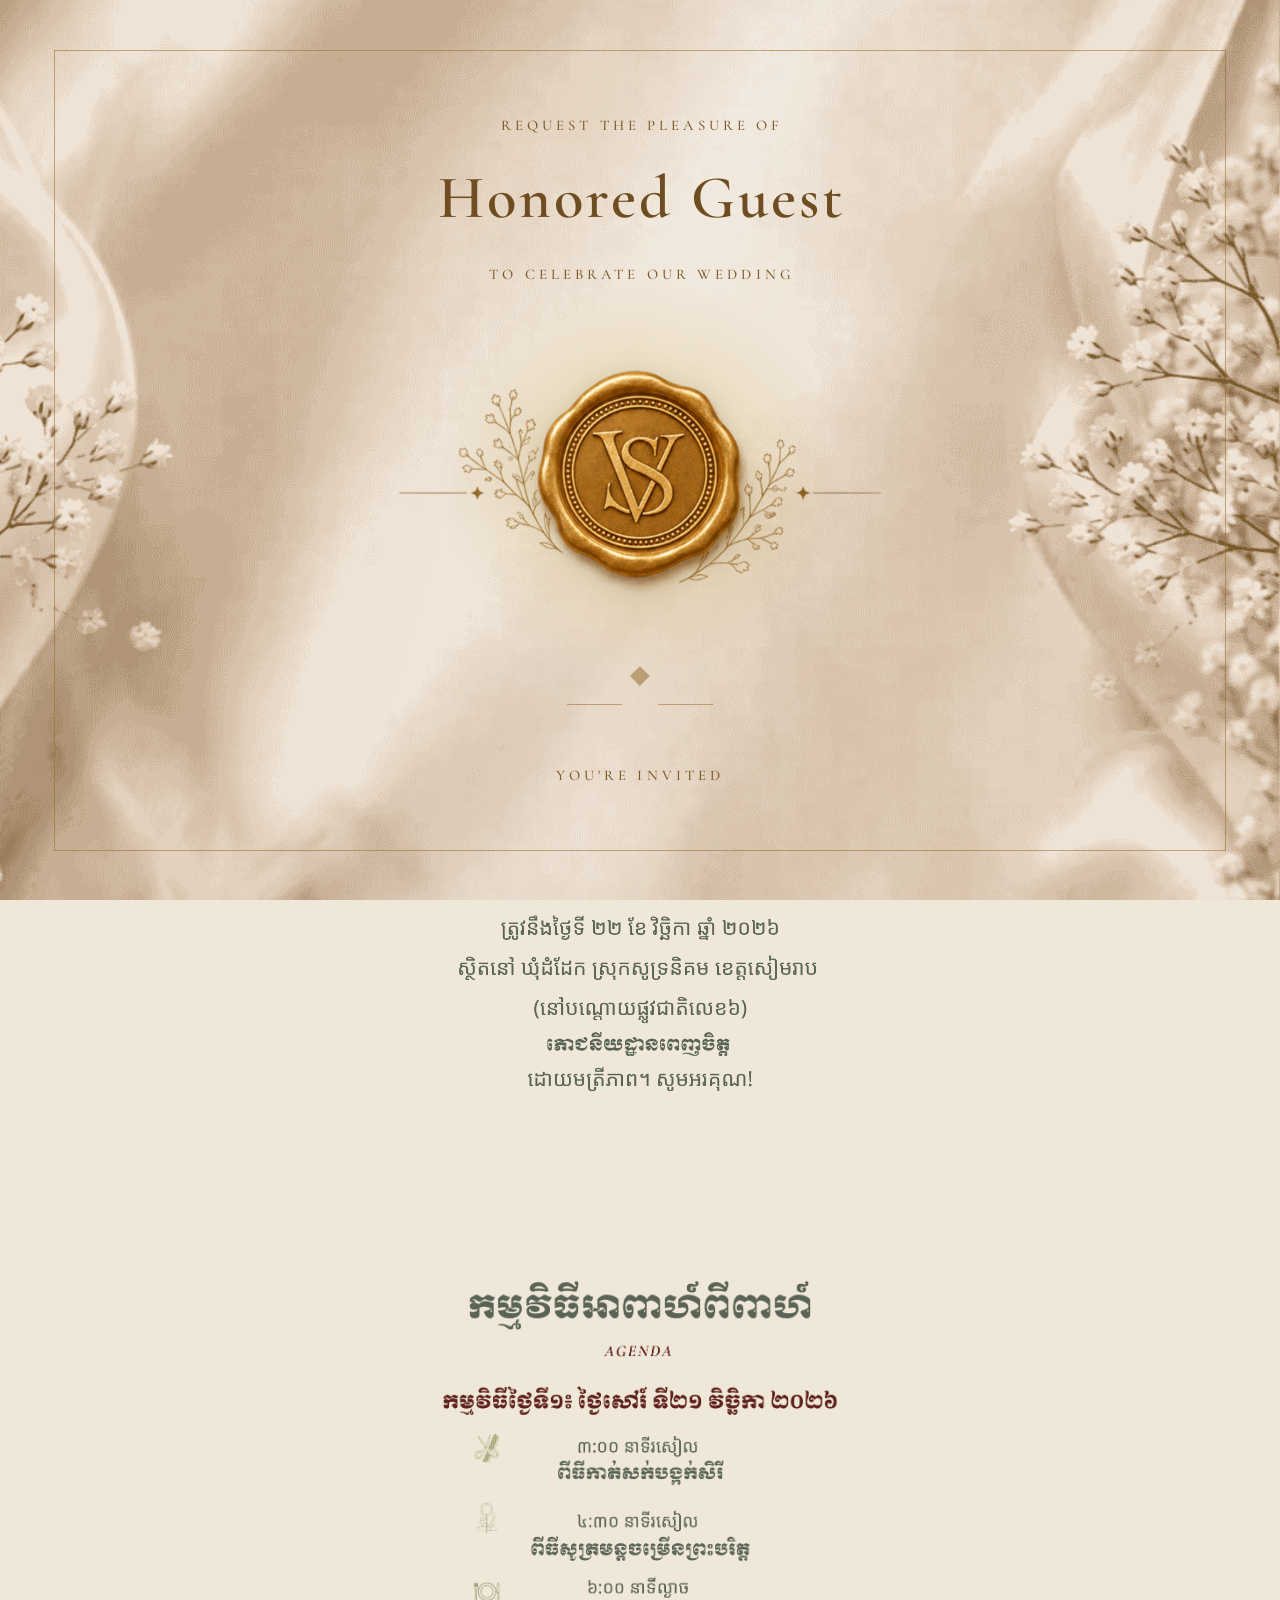
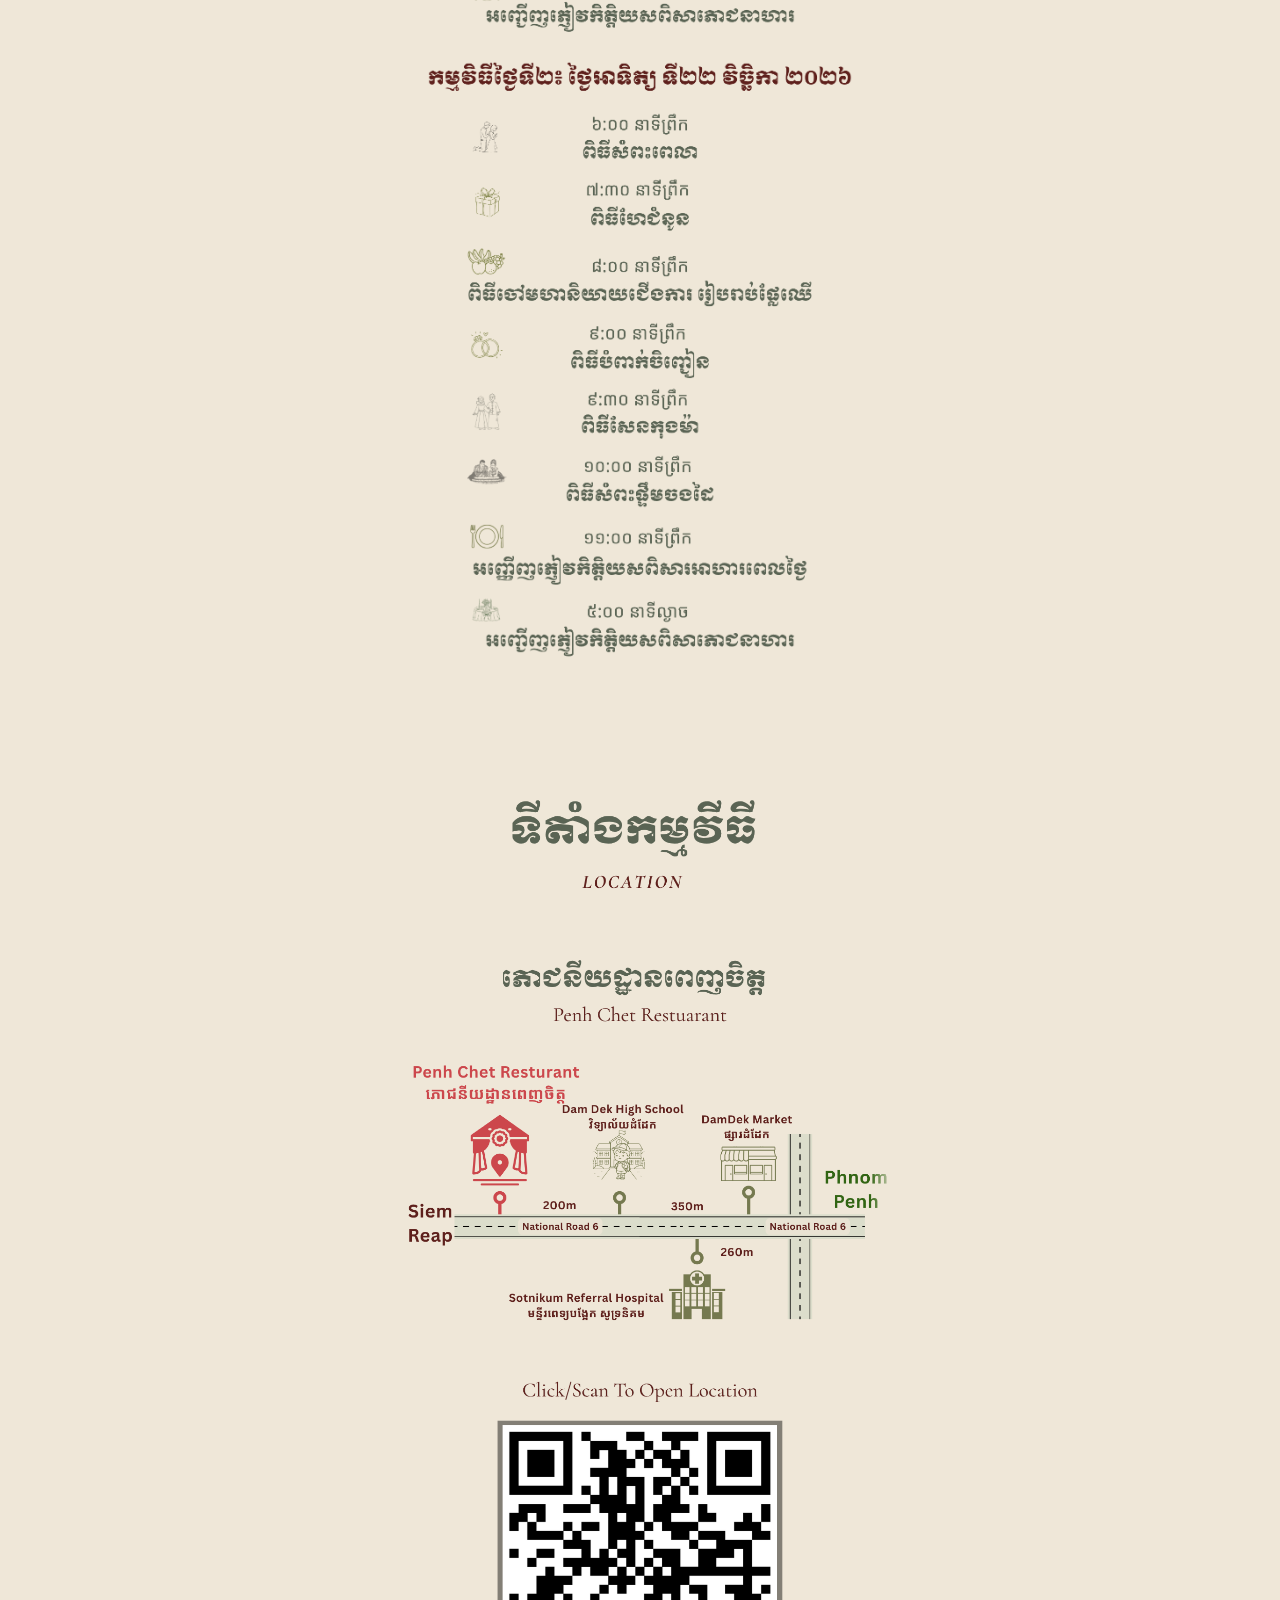
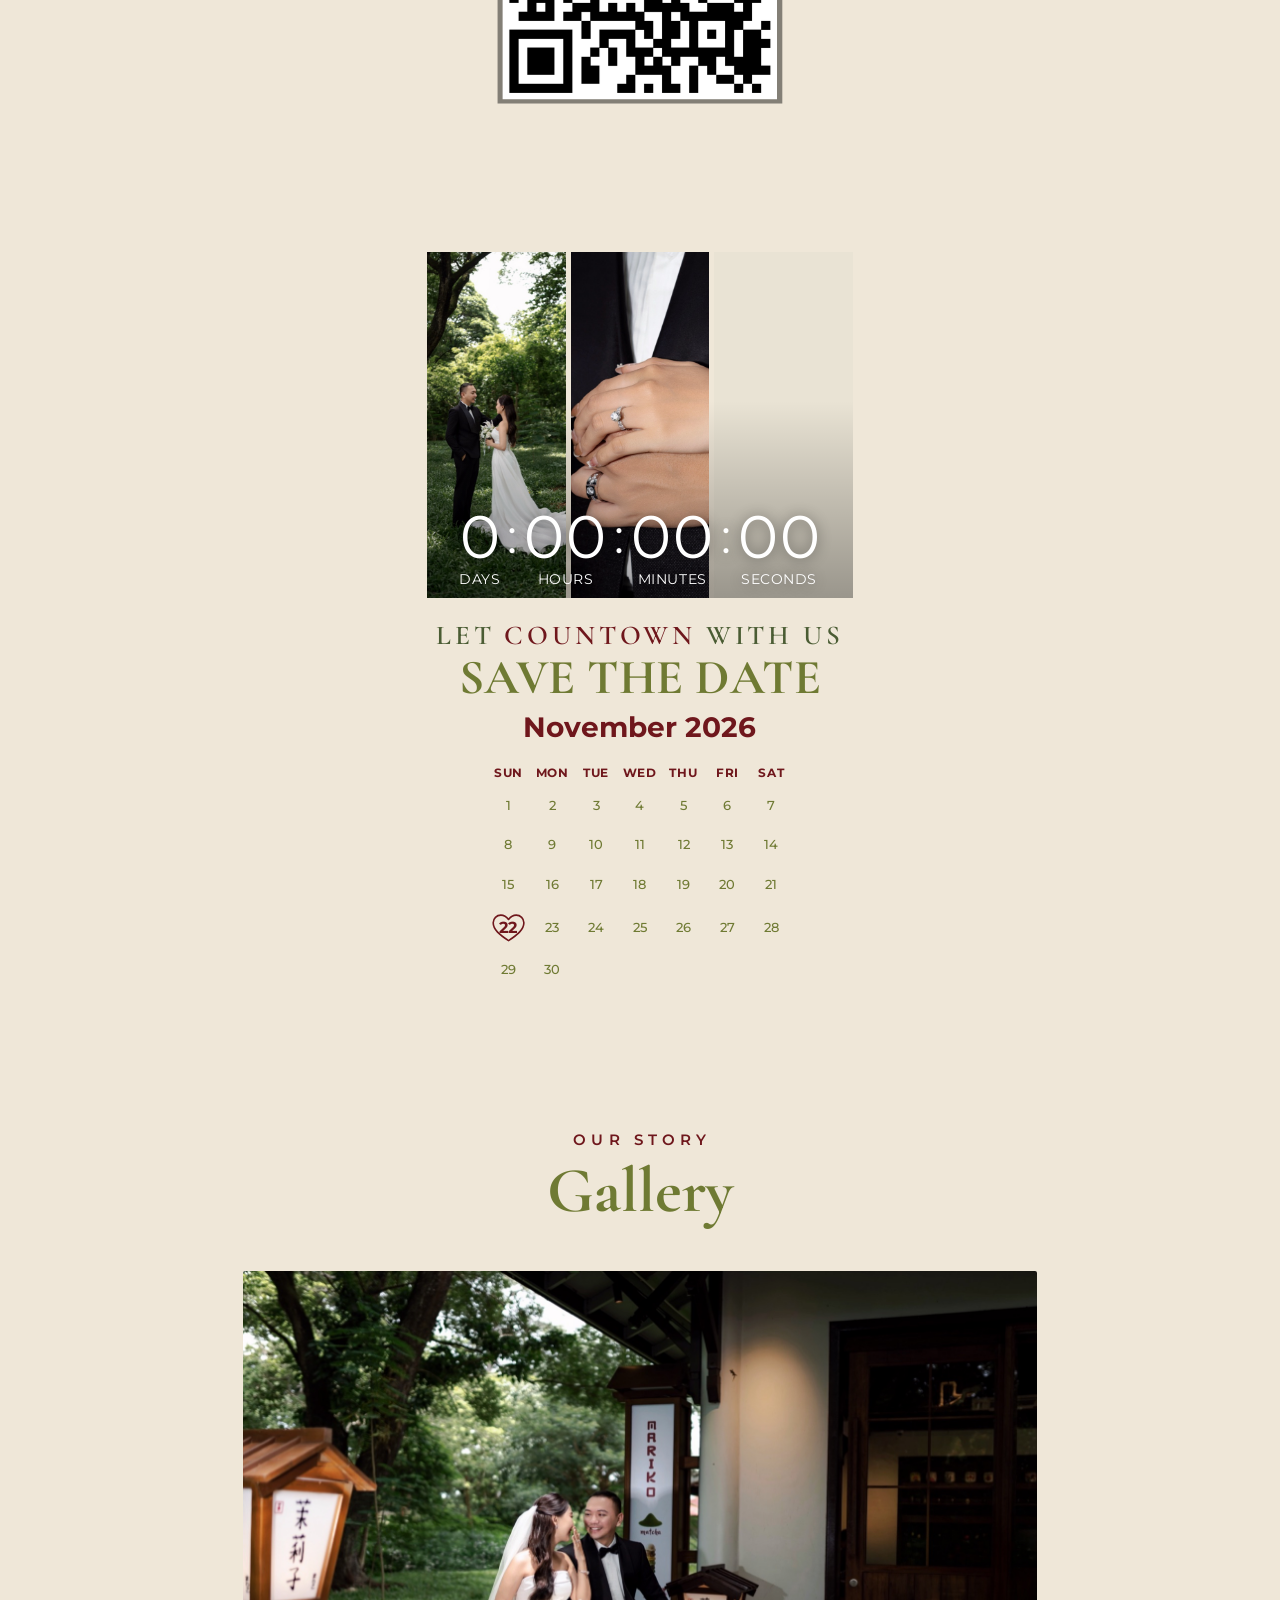
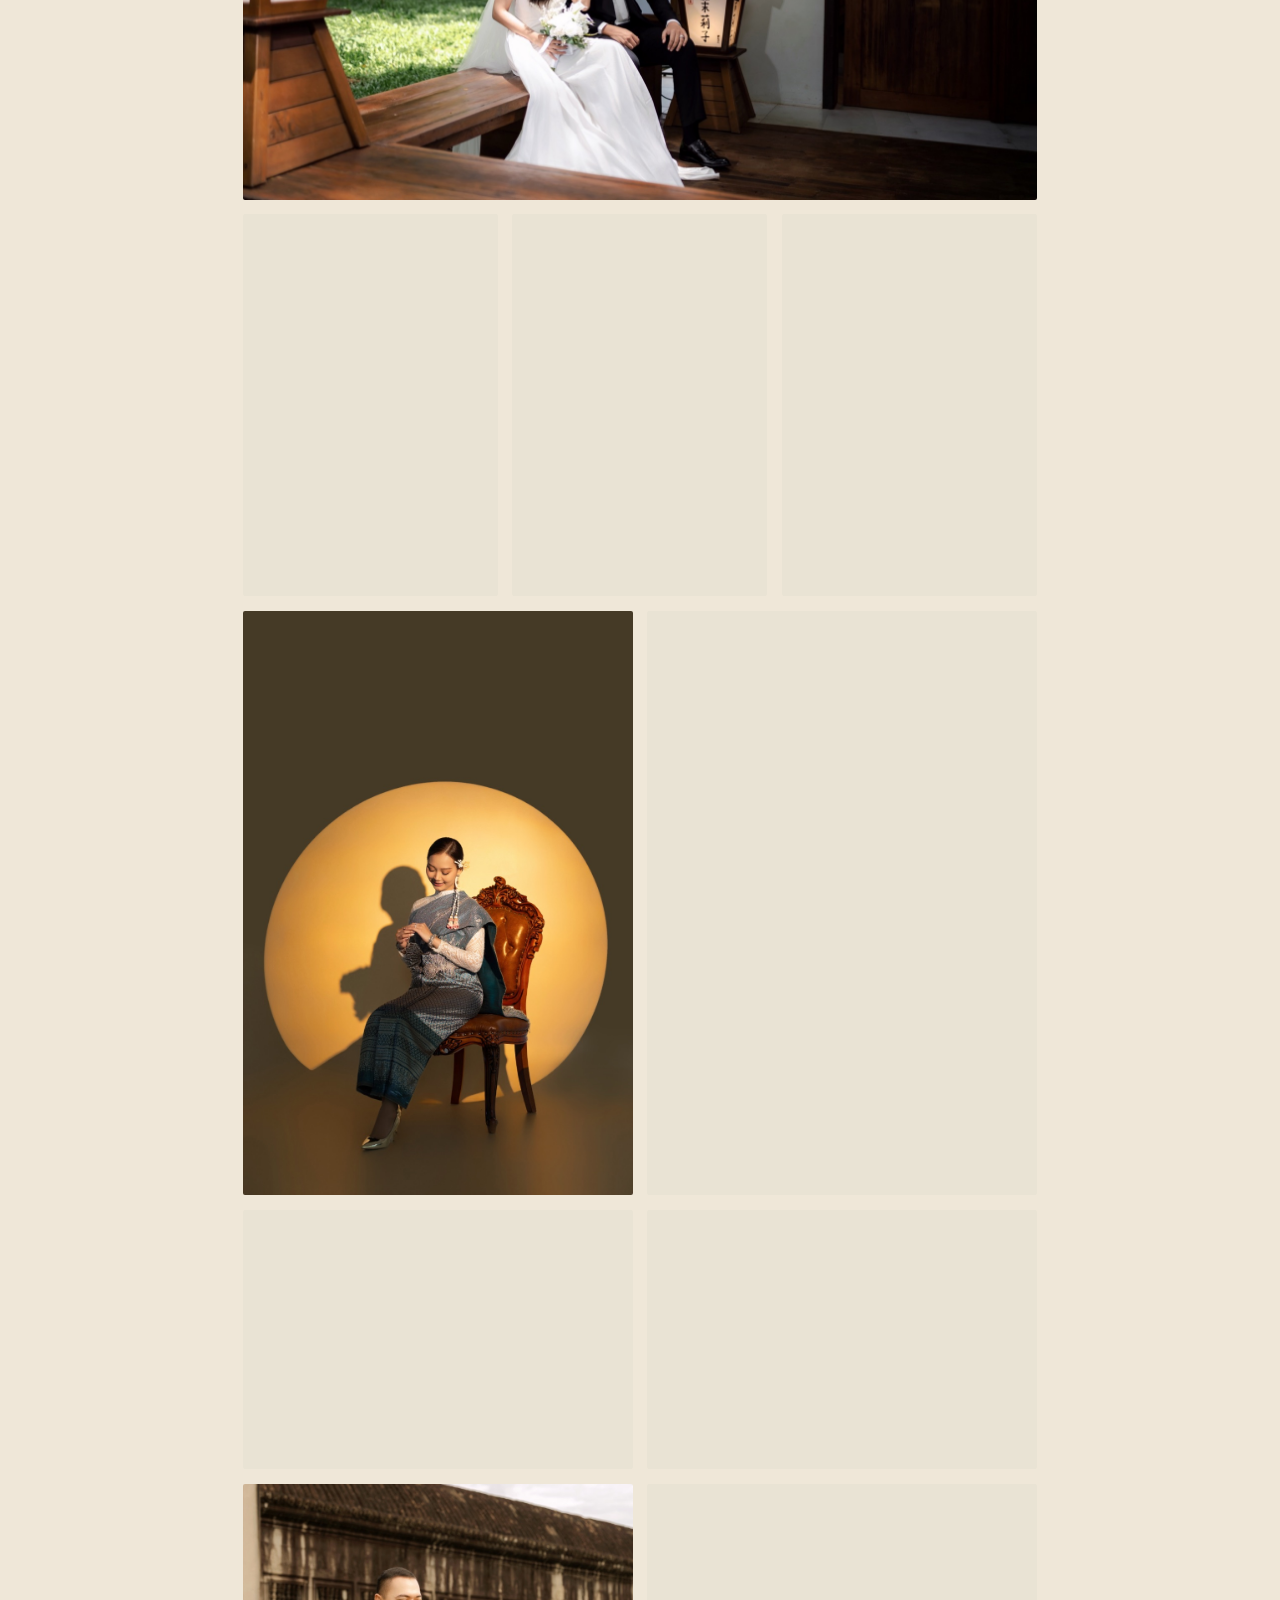
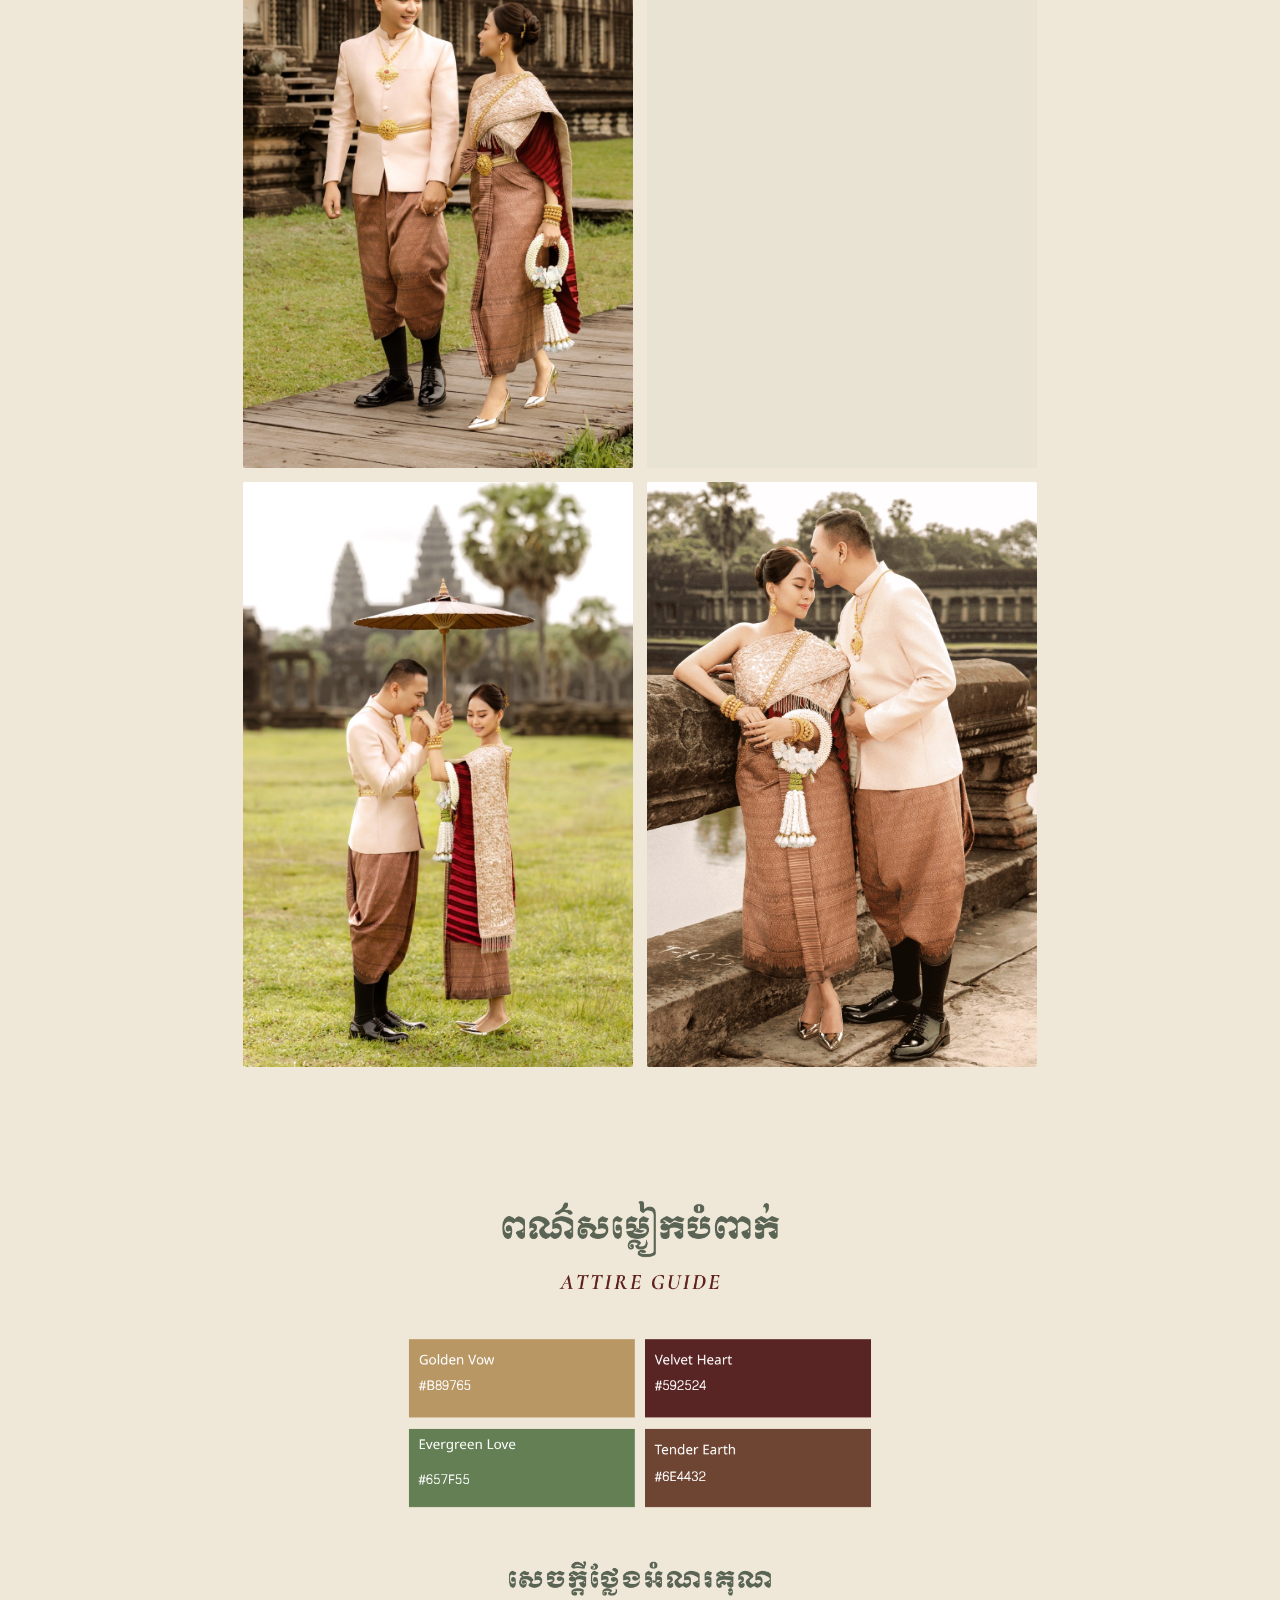
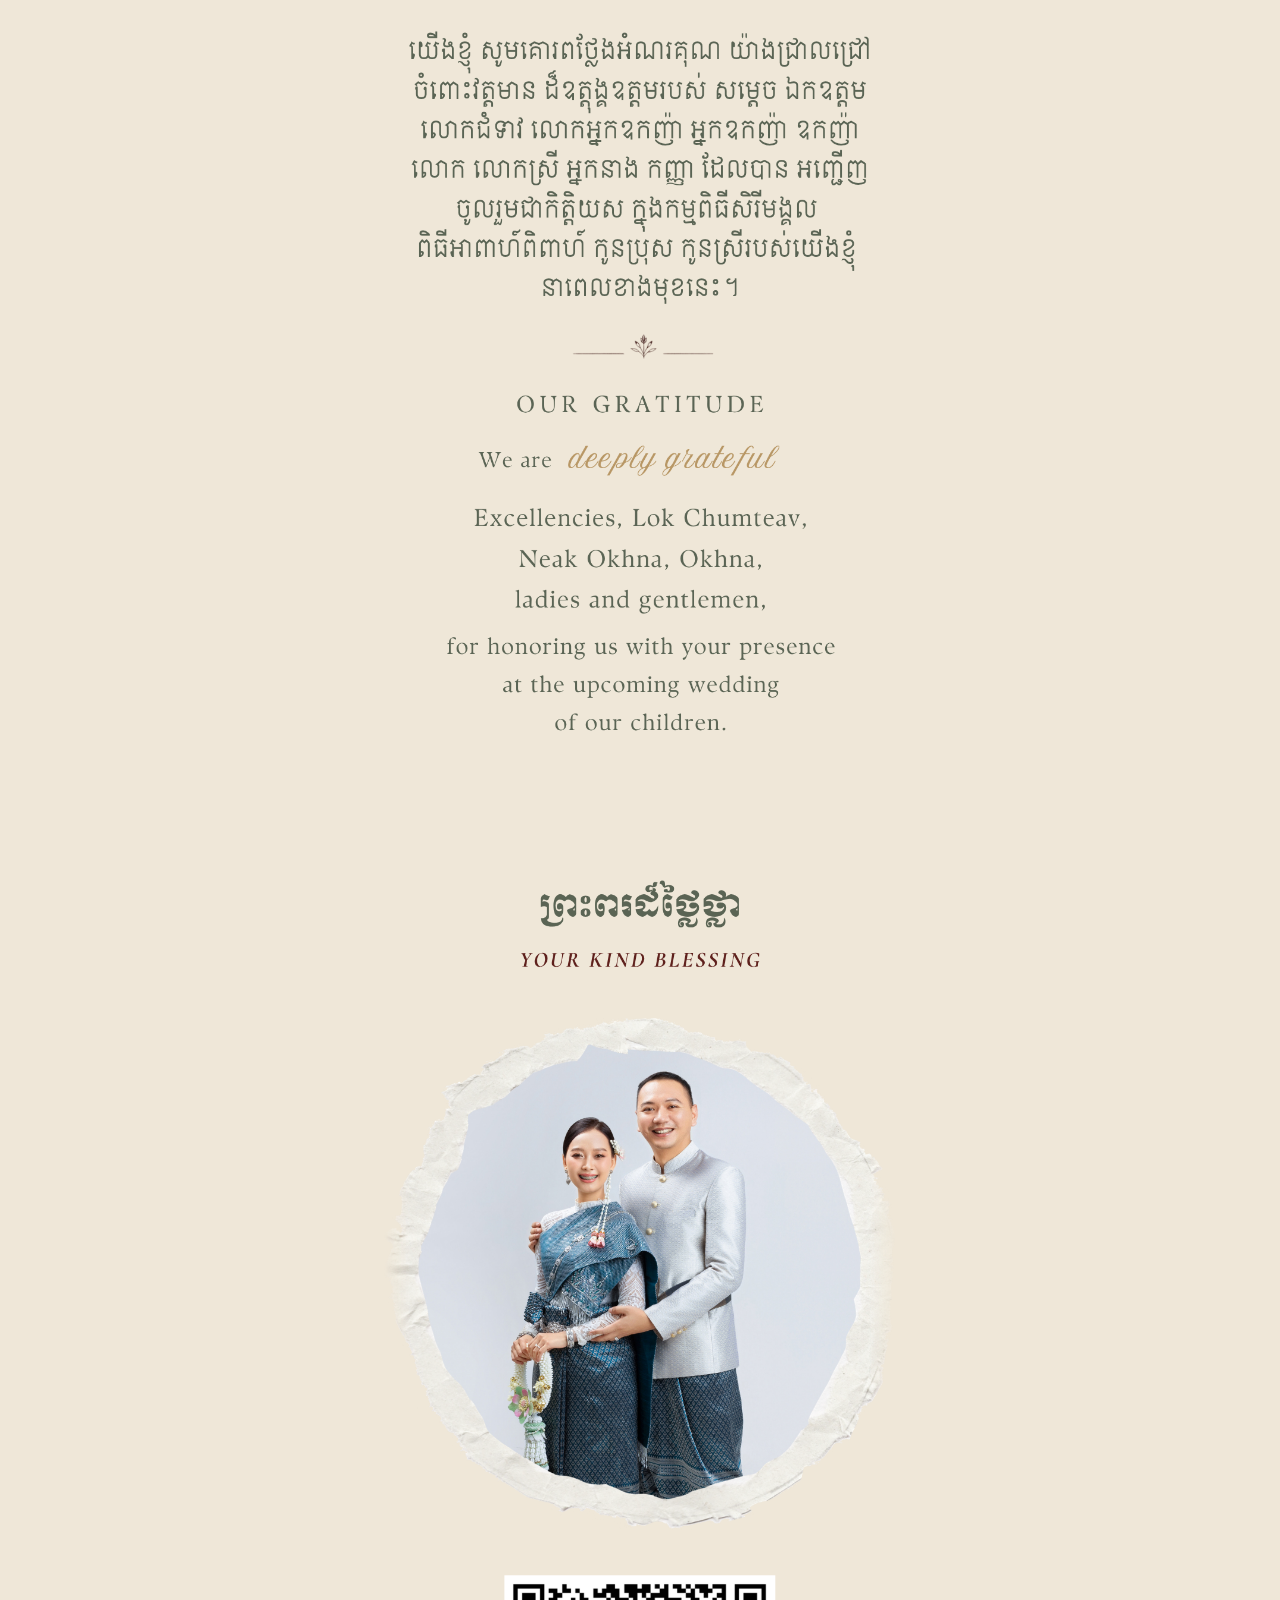
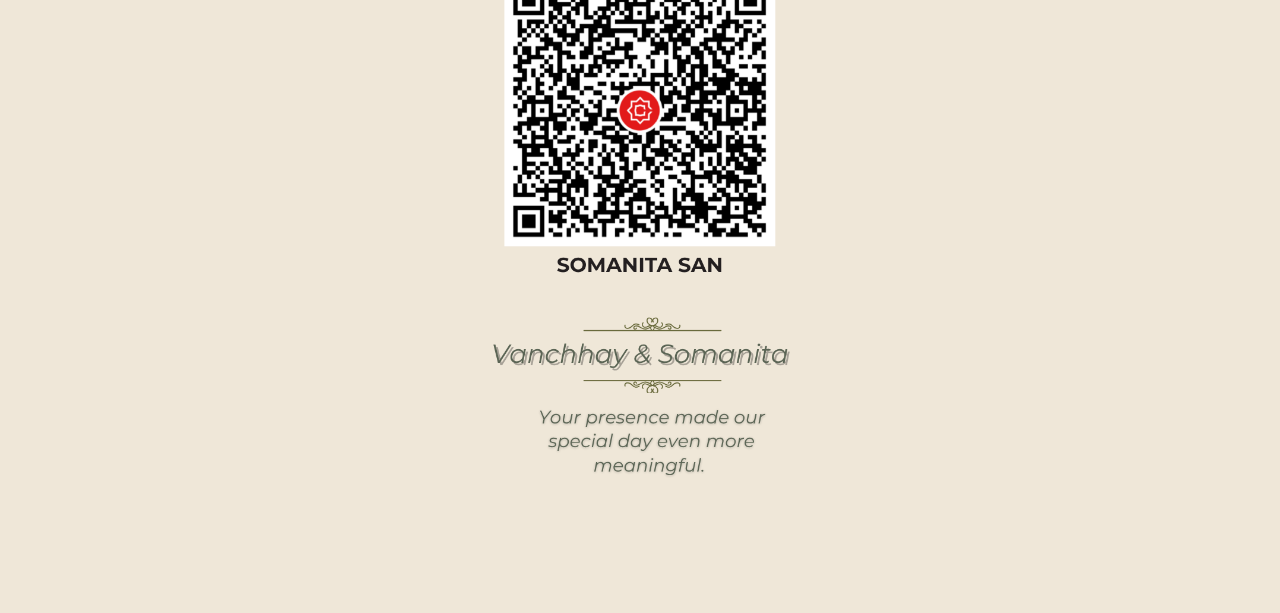
==== commit 7b27b60a: "add open graph" ====
--- a/index.html
+++ b/index.html
@@ -3,8 +3,50 @@
 <head>
 <meta charset="utf-8">
 <meta name="viewport" content="width=device-width, initial-scale=1, viewport-fit=cover">
-<title>Wedding Invitation</title>
-<link rel="icon" href="data:image/svg+xml,%3Csvg xmlns='http://www.w3.org/2000/svg' viewBox='0 0 32 32'%3E%3Ccircle cx='16' cy='16' r='13' fill='%23727c48'/%3E%3C/svg%3E">
+<!-- ============ LINK PREVIEW ============
+     What Telegram, Messenger, WhatsApp and the rest show when the link is
+     pasted. Three rules decide whether a preview appears at all:
+
+       1. og:url and og:image must be ABSOLUTE urls. A scraper is not a
+          browser sitting on your page, so it cannot resolve "index.html"
+          or "assets/img/preview.jpg" against anything.
+       2. The image must be fetchable by a robot with no cookies and no
+          referrer. Hotlinked images from Pinterest and the like are
+          routinely refused, which reads as "no preview".
+       3. Give the dimensions. Without them Telegram often falls back to
+          the small thumbnail layout instead of the wide card.
+
+     >>> ONE THING TO CHANGE: the origin on the two absolute urls below,
+     >>> if the site is not served from this address. Everything else
+     >>> follows from it. -->
+
+<meta name="description" content="Vanchhay & Somanita invite you to celebrate their wedding — 22 November 2026, Pech Chet Restaurant, Dam Dek, Siem Reap.">
+<meta name="theme-color" content="#efe7d8">
+
+<meta property="og:site_name" content="Vanchhay &amp; Somanita">
+<meta property="og:title" content="Vanchhay &amp; Somanita — 22 November 2026">
+<meta property="og:description" content="You are warmly invited to celebrate our wedding. Pech Chet Restaurant, Dam Dek, Siem Reap.">
+<meta property="og:url" content="https://vanchhay-somanita.vercel.app/">
+<meta property="og:image" content="https://vanchhay-somanita.vercel.app/assets/img/preview.jpg">
+<meta property="og:image:width" content="1200">
+<meta property="og:image:height" content="630">
+<meta property="og:image:alt" content="A gold wax seal monogrammed VS on cream silk, above the names Vanchhay and Somanita.">
+<meta property="og:type" content="website">
+<meta property="og:locale" content="km_KH">
+
+<!-- Twitter reads its own names and ignores og:* for the card layout. -->
+<meta name="twitter:card" content="summary_large_image">
+<meta name="twitter:title" content="Vanchhay &amp; Somanita — 22 November 2026">
+<meta name="twitter:description" content="You are warmly invited to celebrate our wedding. Pech Chet Restaurant, Dam Dek, Siem Reap.">
+<meta name="twitter:image" content="https://vanchhay-somanita.vercel.app/assets/img/g-01.jpg">
+
+<title>Vanchhay &amp; Somanita — Wedding Invitation</title>
+
+<link rel="icon" type="image/png" sizes="32x32" href="assets/img/favicon-32.png">
+<link rel="icon" type="image/png" sizes="192x192" href="assets/img/favicon-192.png">
+<!-- <link rel="apple-touch-icon" sizes="180x180" href="/apple-touch-icon.png"> -->
+
+<!-- <link rel="icon" href="data:image/svg+xml,%3Csvg xmlns='http://www.w3.org/2000/svg' viewBox='0 0 32 32'%3E%3Ccircle cx='16' cy='16' r='13' fill='%23727c48'/%3E%3C/svg%3E"> -->
 <link rel="preconnect" href="https://fonts.googleapis.com">
 <link rel="preconnect" href="https://fonts.gstatic.com" crossorigin>
 <link rel="stylesheet" href="https://fonts.googleapis.com/css2?family=Cormorant+Garamond:wght@500;600;700&family=Montserrat:wght@400;500;600;700&display=swap">
@@ -85,12 +127,12 @@
 
   <!-- ============ 1 · INVITATION ============ -->
   <section class="page">
-    <div class="content content--wide content--wide-sm slot" data-slot="n-1.png"><img fetchpriority="high" decoding="async" src="assets/img/long-page-1-1.png" alt=""></div>
+    <div class="content content--wide content--wide-sm slot" data-slot="n-1.png"><img fetchpriority="high" decoding="async" src="assets/img/long-landing-1.png" alt=""></div>
   </section>
 
   <!-- ============ 2 · AGENDA ============ -->
   <section class="page">
-    <div class="content content--wide content--wide-sm slot" data-slot="n-2.png"><img loading="lazy" decoding="async" src="assets/img/long-agenda-3.png" alt=""></div>
+    <div class="content content--wide content--wide-sm slot" data-slot="n-2.png"><img loading="lazy" decoding="async" src="assets/img/long-agenda-1.png" alt=""></div>
   </section>
 
   <!-- ============ 3 · ATTIRE ============ -->
@@ -138,7 +180,7 @@
 
           <!-- Sits over the strip, full width, like the design. The scrim is
                what keeps white numerals readable over a pale photo. -->
-          <div class="n5__countdown" data-countdown="2026-11-22T00:00:00" role="timer" aria-live="off">
+          <div class="n5__countdown" data-countdown="2026-11-22T06:00:00" role="timer" aria-live="off">
             <div class="cd__unit">
               <span class="cd__num" data-cd="days">--</span>
               <span class="cd__label">DAYS</span>
--- a/css/simple.css
+++ b/css/simple.css
@@ -967,7 +967,7 @@
 .cover__silk{
   position:absolute;
   inset:0;
-  background:var(--paper) url('../assets/img/cover-bg.jpg') center / cover no-repeat;
+  background:var(--paper) url('../assets/img/cover-bg.png') center / cover no-repeat;
 
   /* Two mask layers composited to "opaque everywhere, with a hole".
      A single radial gradient cannot do this: outside its own box a
@@ -1174,7 +1174,7 @@
 }
 
 @media (prefers-reduced-motion: no-preference){
-  .cover__crest::before{ animation:cover-breathe 3.4s ease-in-out infinite; }
+  .cover__crest::before{ animation:cover-breathe 3.4s ease-in-out var(--cover-settled) infinite; }
   @keyframes cover-breathe{
     0%,100%{ opacity:.40; transform:translate(-50%,-50%) scale(.94); }
     50%    { opacity:.95; transform:translate(-50%,-50%) scale(1.06); }
@@ -1189,7 +1189,7 @@
      so it reads as an occasional nudge rather than a loop. The press lives
      on the image, leaving the button's own transform free for :hover and
      :active, which must always win over an idle hint. */
-  .cover__crest > img{ animation:crest-press 4.6s cubic-bezier(.34,1.2,.64,1) infinite; }
+  .cover__crest > img{ animation:crest-press 4.6s cubic-bezier(.34,1.2,.64,1) var(--cover-settled) infinite; }
 
   @keyframes crest-press{
     0%, 72%, 100%{ transform:none; }
@@ -1198,7 +1198,7 @@
     95%          { transform:scale(1); }
   }
 
-  .cover__crest::after{ animation:crest-glint 5.8s ease-in-out infinite; }
+  .cover__crest::after{ animation:crest-glint 5.8s ease-in-out var(--cover-settled) infinite; }
   @keyframes crest-glint{
     0%, 55%{ background-position:160% 0; }
     85%    { background-position:-160% 0; }
@@ -1232,6 +1232,84 @@
   outline:2px solid var(--cover-line);
   outline-offset:6px;
   border-radius:4px;
+}
+
+/* ---------- arriving --------------------------------------- */
+/* The cover assembles itself rather than appearing finished. Each piece
+   waits for the one above it, in reading order, so a guest's eye is led
+   down the card instead of being handed all of it at once.
+
+   Every delay is a step of roughly half a second and every move is a
+   1.1s ease-out — long enough to feel unhurried, short enough that the
+   whole card has settled in about four seconds.
+
+   `backwards` fill is what keeps each piece invisible during its own
+   wait. None of them use `forwards`: when an animation ends the element
+   falls back to its ordinary styles, which is exactly what lets the
+   opening sequence's transitions take over cleanly afterwards. */
+
+:root{
+  --cover-step: .5s;    /* the beat between pieces */
+  --cover-rise: 1.1s;   /* how long one piece takes to arrive */
+  /* When the last piece has landed and the idle hint may begin. */
+  --cover-settled: 3.9s;
+}
+
+@keyframes cover-in{
+  from{ opacity:0; transform:translateY(16px); }
+  to  { opacity:1; transform:none; }
+}
+@keyframes cover-in-seal{
+  from{ opacity:0; transform:scale(.90); }
+  to  { opacity:1; transform:none; }
+}
+@keyframes rule-in-x{ from{ transform:scaleX(0); } to{ transform:scaleX(1); } }
+@keyframes rule-in-y{ from{ transform:scaleY(0); } to{ transform:scaleY(1); } }
+
+@media (prefers-reduced-motion: no-preference){
+
+  /* The silk does NOT fade in. It is the stage, not a piece of the
+     composition: .cover deliberately has no background of its own so the
+     erase can reveal the invitation, which means a transparent silk layer
+     shows section 1 straight through the cover. Caught at 0.3s in a
+     screenshot — the Khmer text of page one was plainly readable through
+     a cover that had not been opened yet.
+
+     So the frame goes first instead, drawing itself out of the corners —
+     the same motion the opening sequence runs in reverse. */
+  .cover__rule{
+    animation-duration:1.4s;
+    animation-timing-function:cubic-bezier(.65,0,.35,1);
+    animation-delay:.45s;
+    animation-fill-mode:backwards;
+  }
+  .cover__rule--t,
+  .cover__rule--b{ animation-name:rule-in-x; }
+  .cover__rule--l,
+  .cover__rule--r{ animation-name:rule-in-y; }
+
+  /* then the words, top to bottom, with the name given its own beat */
+  .cover__line,
+  .cover__guest,
+  .cover__crest{
+    animation:cover-in var(--cover-rise) cubic-bezier(.22,.61,.36,1) backwards;
+  }
+  .cover__line--1{ animation-delay:calc(var(--cover-step) * 1.7); }   /* 0.85s */
+  .cover__guest  { animation-delay:calc(var(--cover-step) * 2.5); }   /* 1.25s */
+  .cover__line--2{ animation-delay:calc(var(--cover-step) * 3.5); }   /* 1.75s */
+  .cover__crest  {
+    animation-name:cover-in-seal;
+    animation-delay:calc(var(--cover-step) * 4.4);                    /* 2.20s */
+    animation-duration:1.3s;
+  }
+  .cover__line--3{ animation-delay:calc(var(--cover-step) * 5.6); }   /* 2.80s */
+
+  /* Nothing may still be arriving once the guest has pressed the seal —
+     a running animation outranks the transitions that take the cover
+     apart, and the two would fight over the same properties. */
+  .cover.is-opening .cover__rule,
+  .cover.is-opening .cover__line,
+  .cover.is-opening .cover__guest{ animation:none; }
 }
 
 /* ---------- opening ---------------------------------------- */
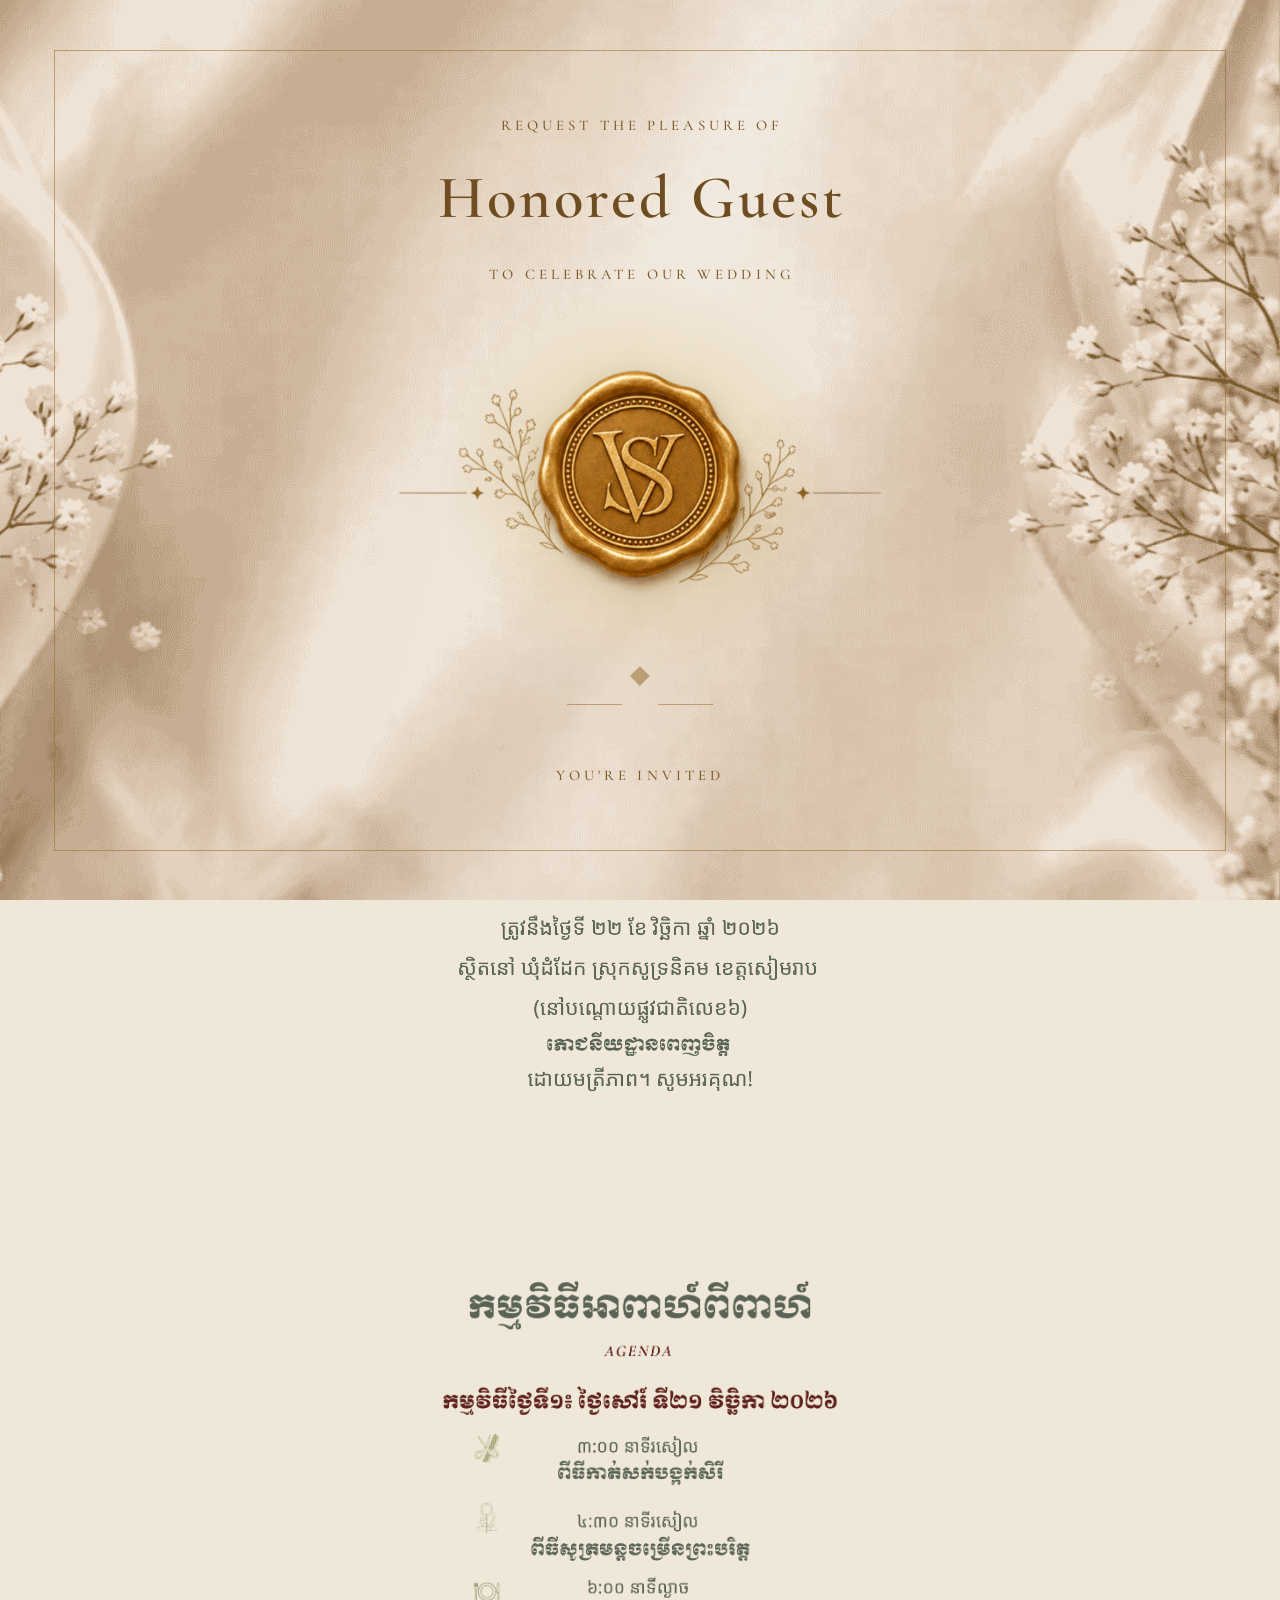
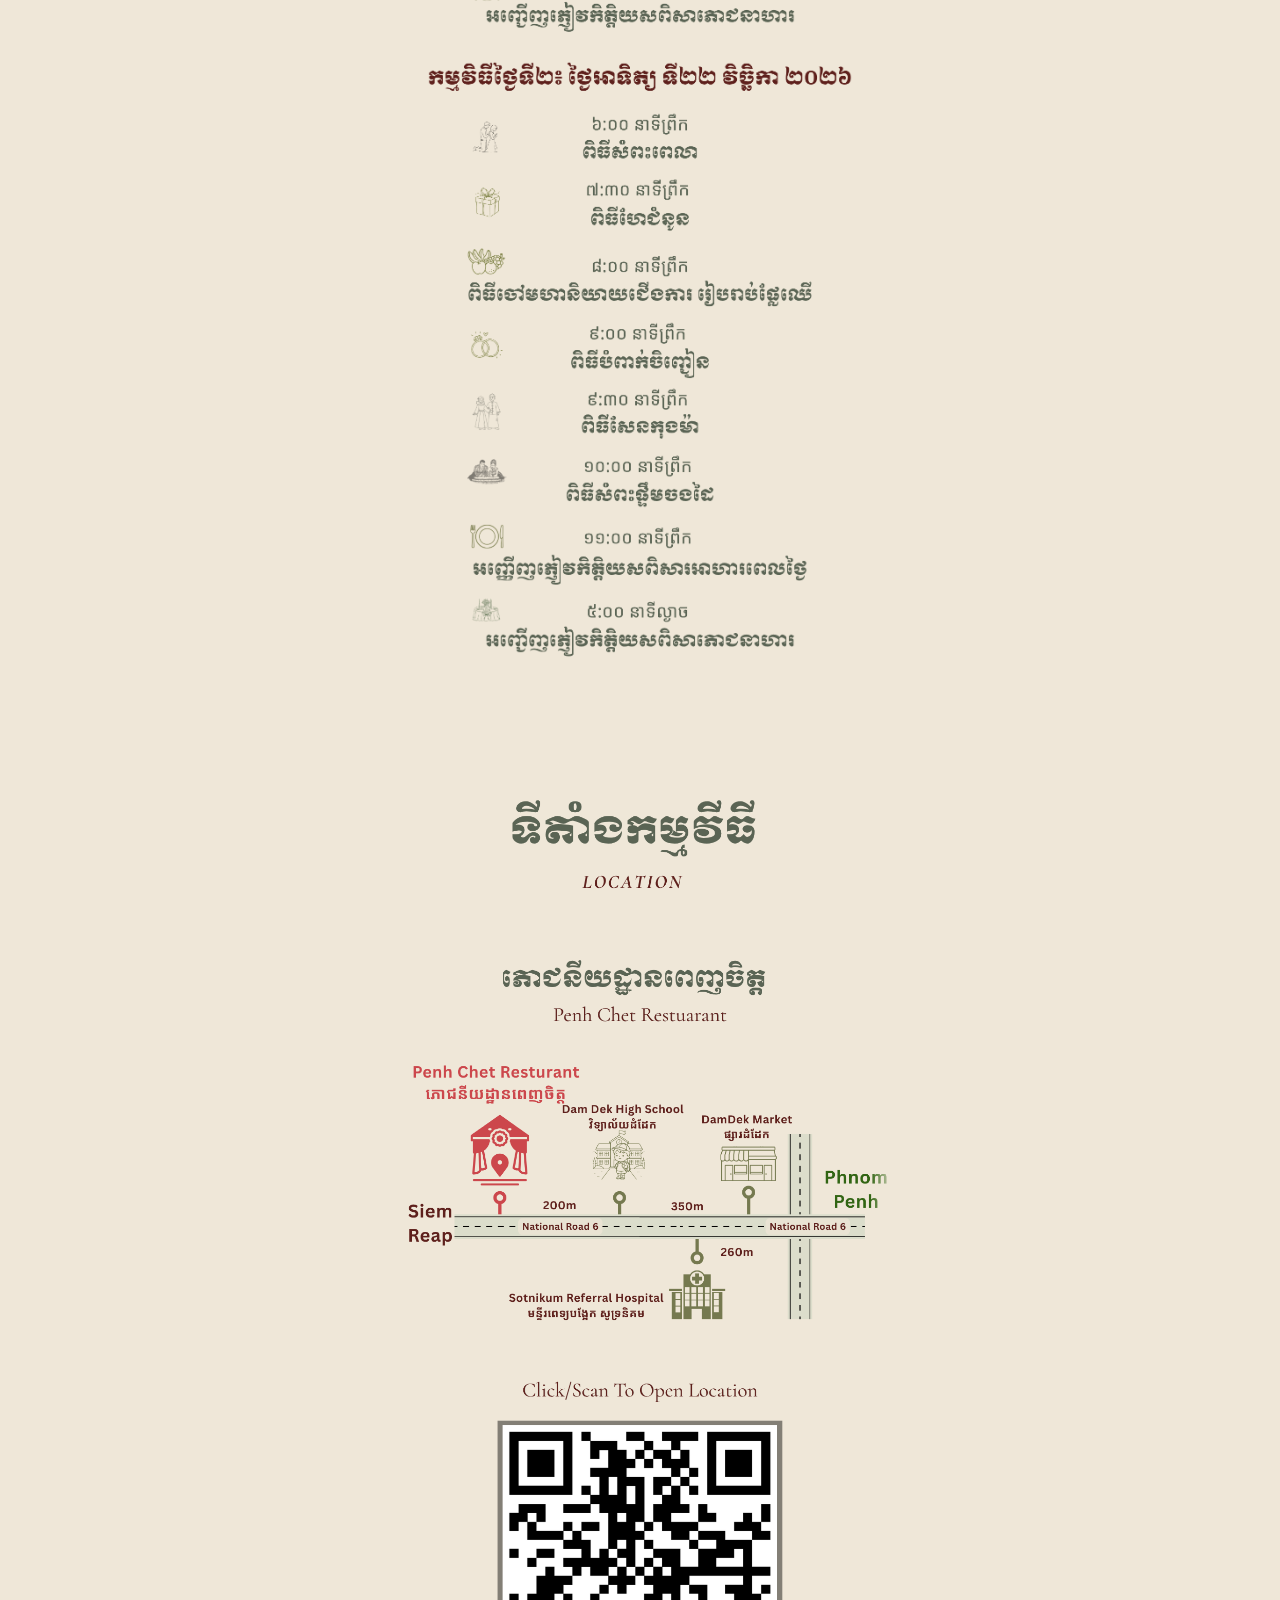
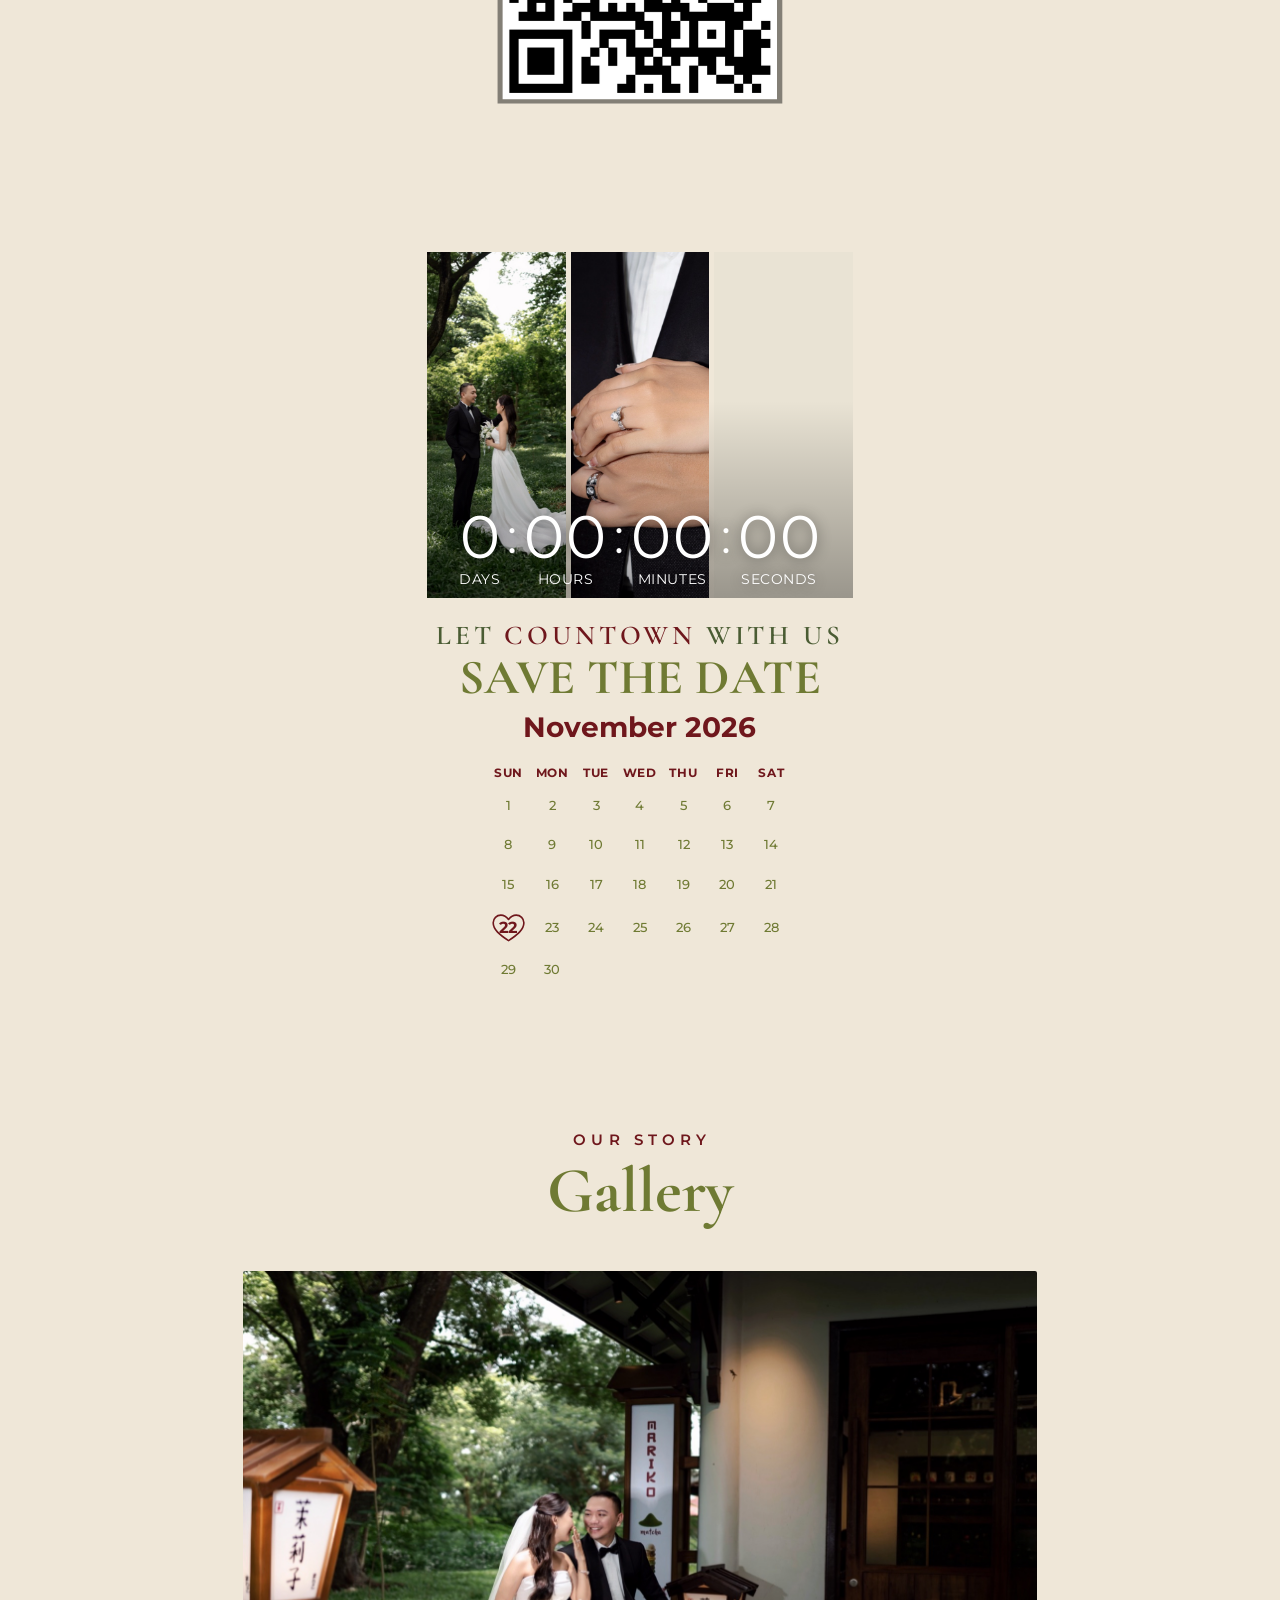
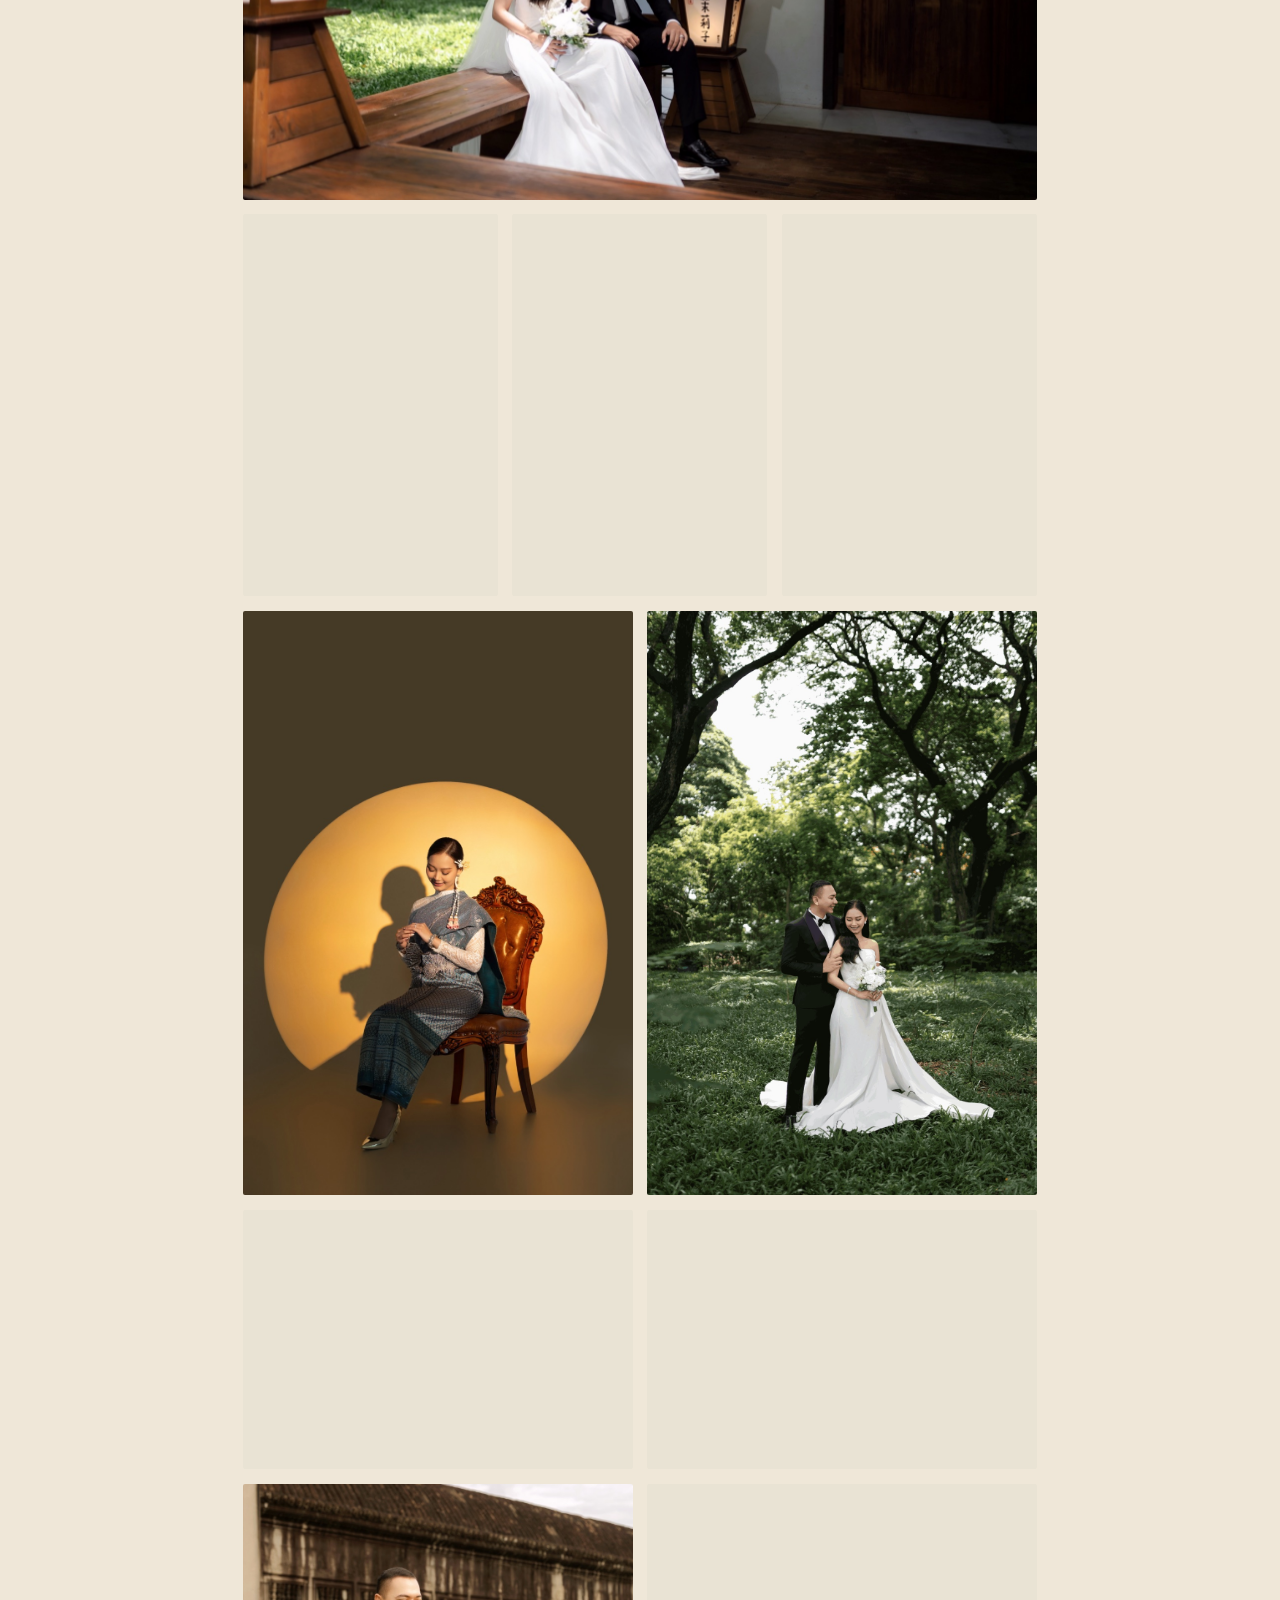
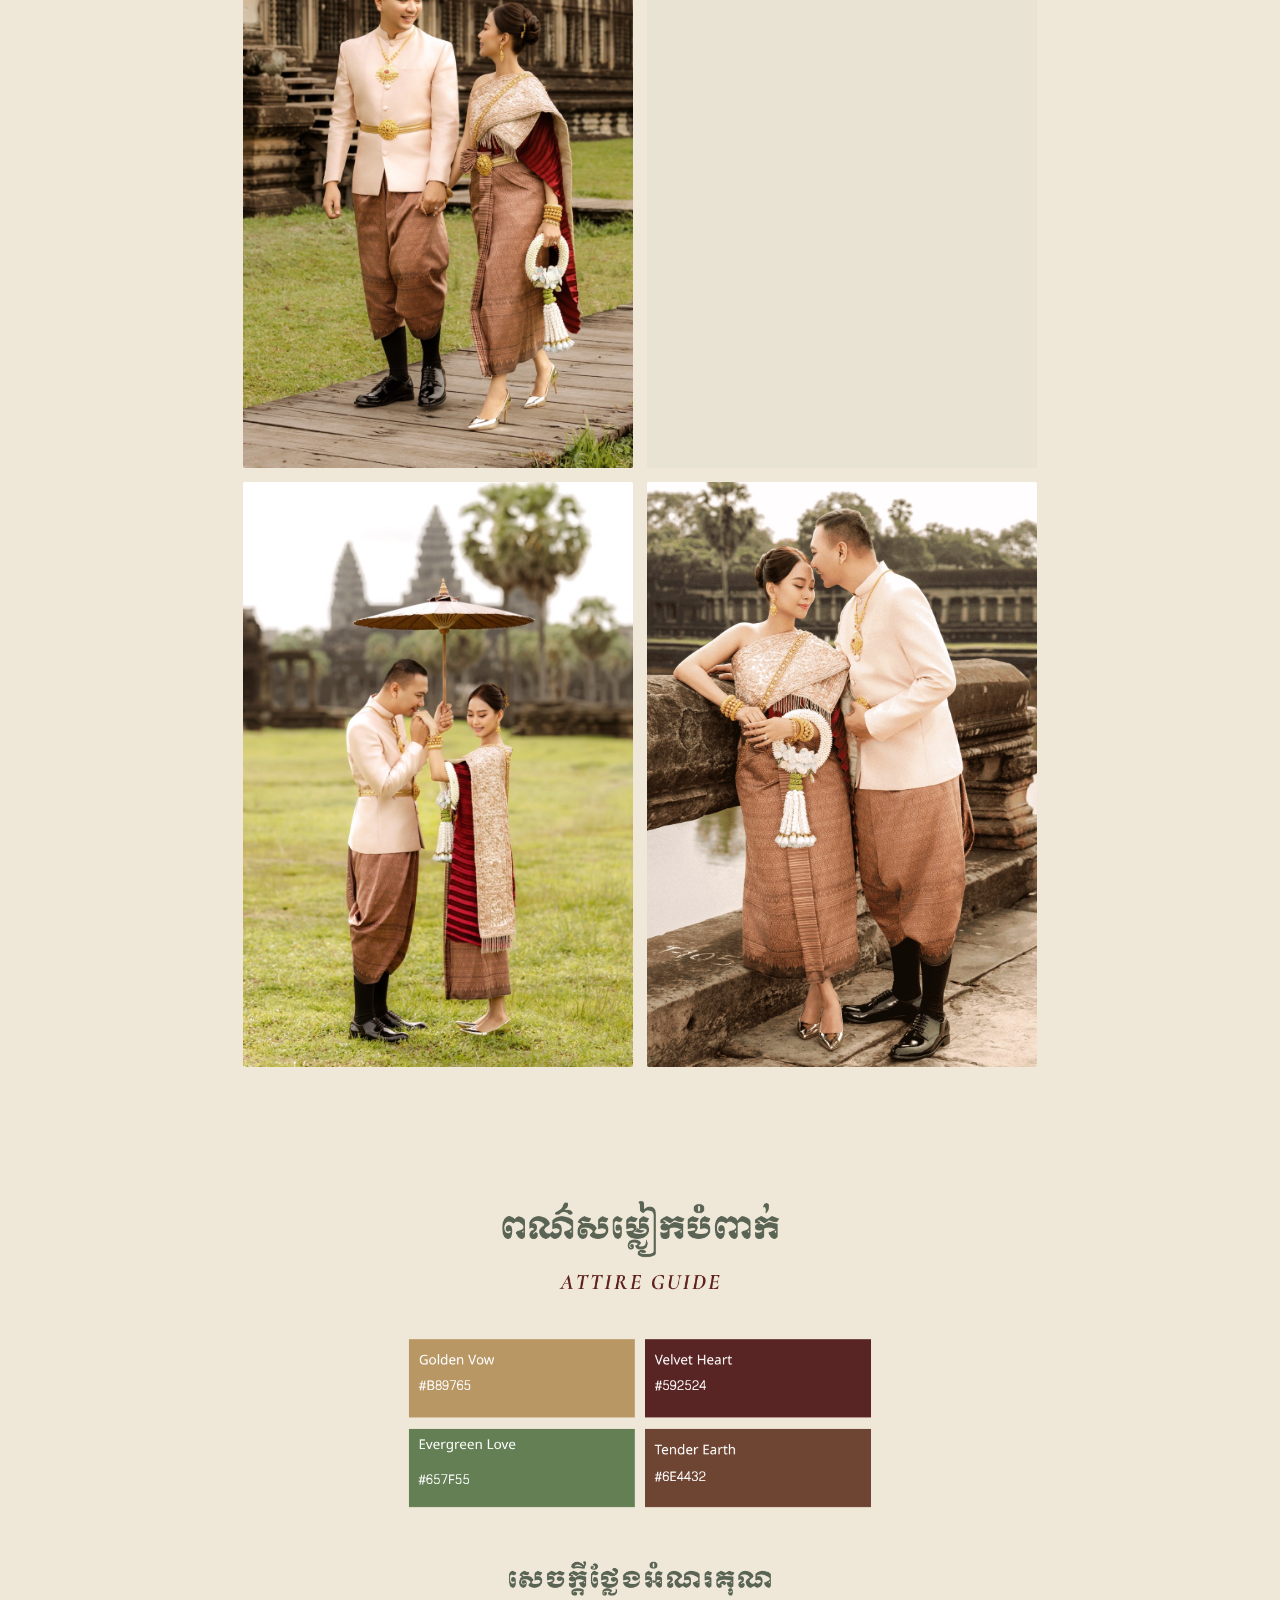
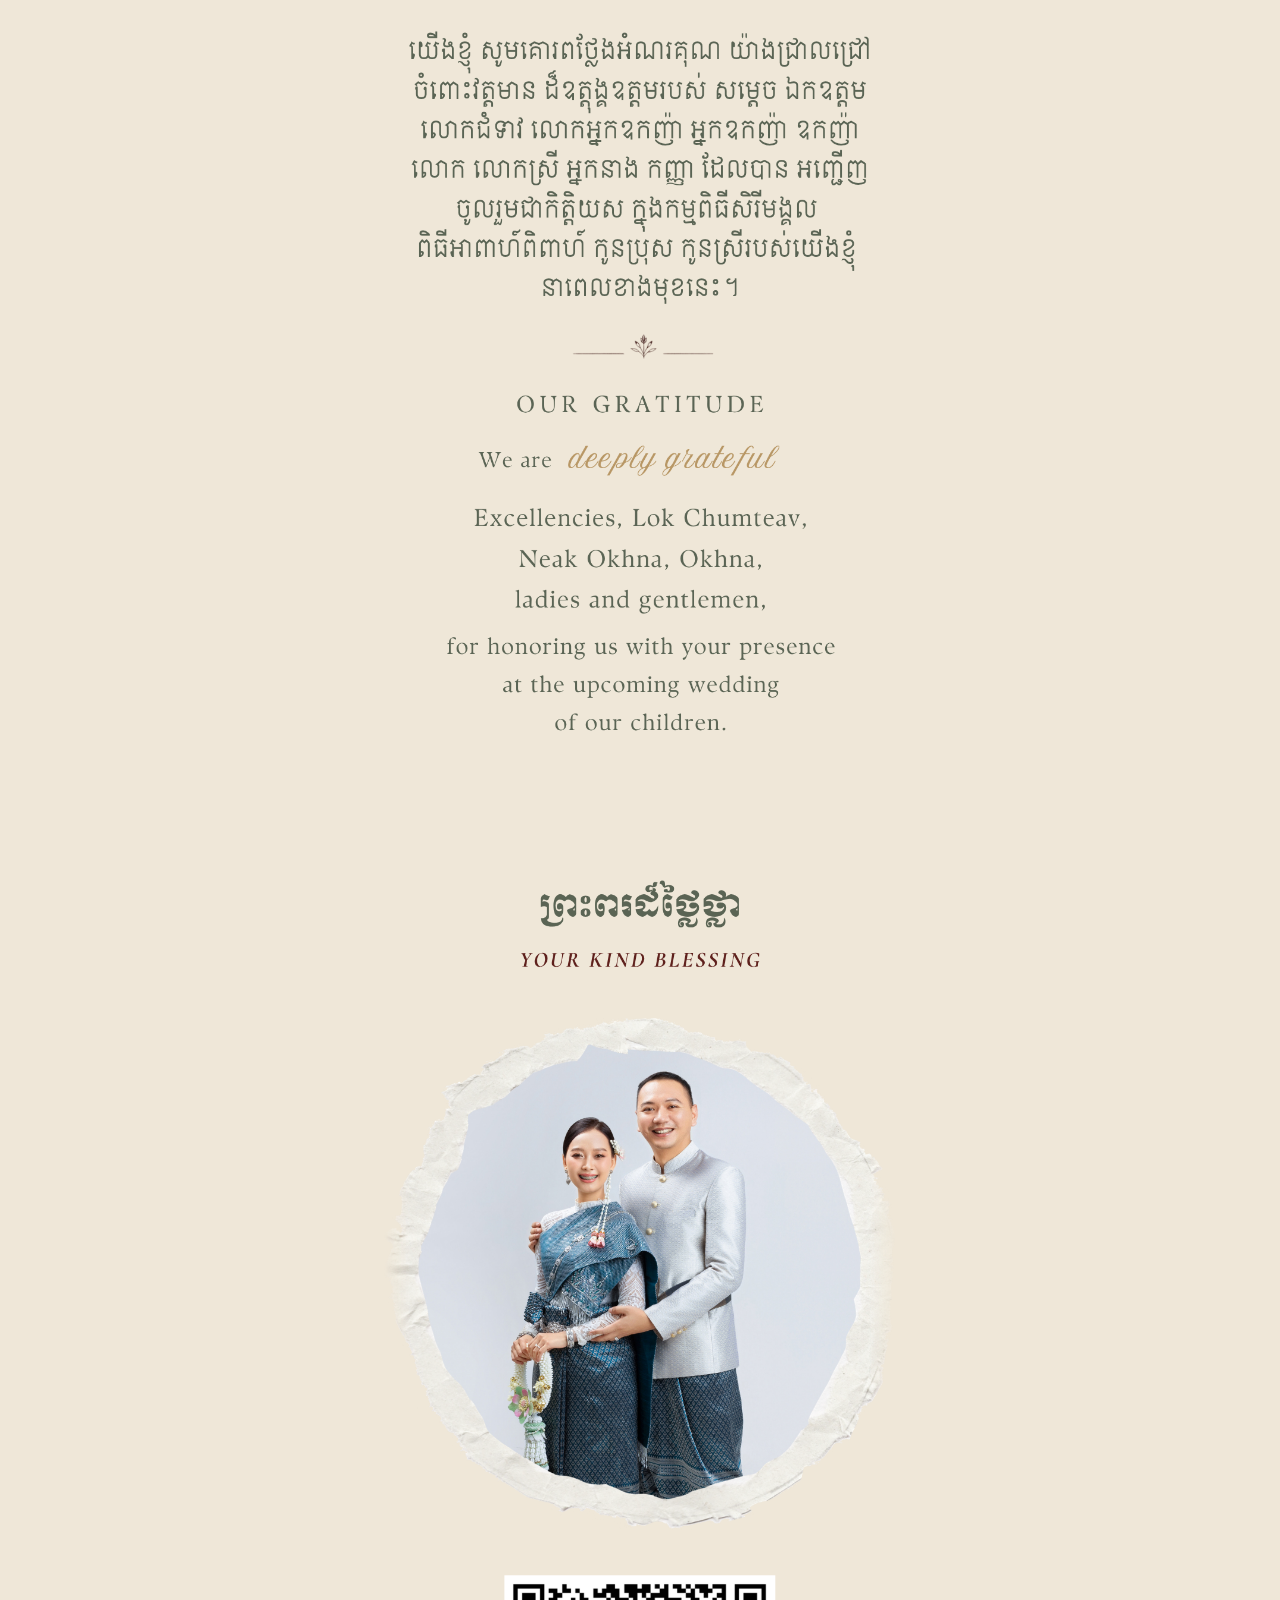
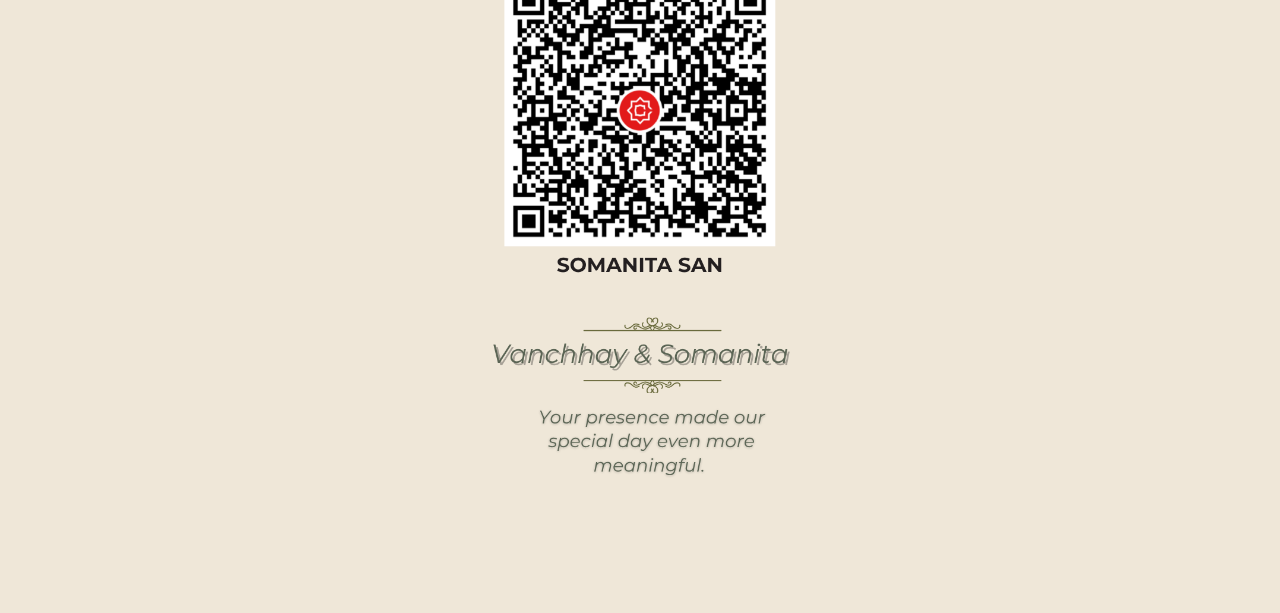
==== commit fac71760: "og adjustment" ====
--- a/index.html
+++ b/index.html
@@ -25,19 +25,19 @@
 
 <meta property="og:site_name" content="Vanchhay &amp; Somanita">
 <meta property="og:title" content="Vanchhay &amp; Somanita — 22 November 2026">
-<meta property="og:description" content="You are warmly invited to celebrate our wedding. Pech Chet Restaurant, Dam Dek, Siem Reap.">
+<meta property="og:description" content="You are warmly invited to celebrate our wedding. Penh Chet Restaurant, Dam Dek, Siem Reap.">
 <meta property="og:url" content="https://vanchhay-somanita.vercel.app/">
-<meta property="og:image" content="https://vanchhay-somanita.vercel.app/assets/img/preview.jpg">
-<meta property="og:image:width" content="1200">
-<meta property="og:image:height" content="630">
-<meta property="og:image:alt" content="A gold wax seal monogrammed VS on cream silk, above the names Vanchhay and Somanita.">
+<meta property="og:image" content="https://vanchhay-somanita.vercel.app/assets/img/g-01.jpg">
+<meta property="og:image:width" content="1600">
+<meta property="og:image:height" content="1066">
+<meta property="og:image:alt" content="Vanchhay and Somanita on a wooden bench outside a Japanese tea house, in a black tuxedo and a white gown.">
 <meta property="og:type" content="website">
 <meta property="og:locale" content="km_KH">
 
 <!-- Twitter reads its own names and ignores og:* for the card layout. -->
 <meta name="twitter:card" content="summary_large_image">
 <meta name="twitter:title" content="Vanchhay &amp; Somanita — 22 November 2026">
-<meta name="twitter:description" content="You are warmly invited to celebrate our wedding. Pech Chet Restaurant, Dam Dek, Siem Reap.">
+<meta name="twitter:description" content="You are warmly invited to celebrate our wedding. Penh Chet Restaurant, Dam Dek, Siem Reap.">
 <meta name="twitter:image" content="https://vanchhay-somanita.vercel.app/assets/img/g-01.jpg">
 
 <title>Vanchhay &amp; Somanita — Wedding Invitation</title>
